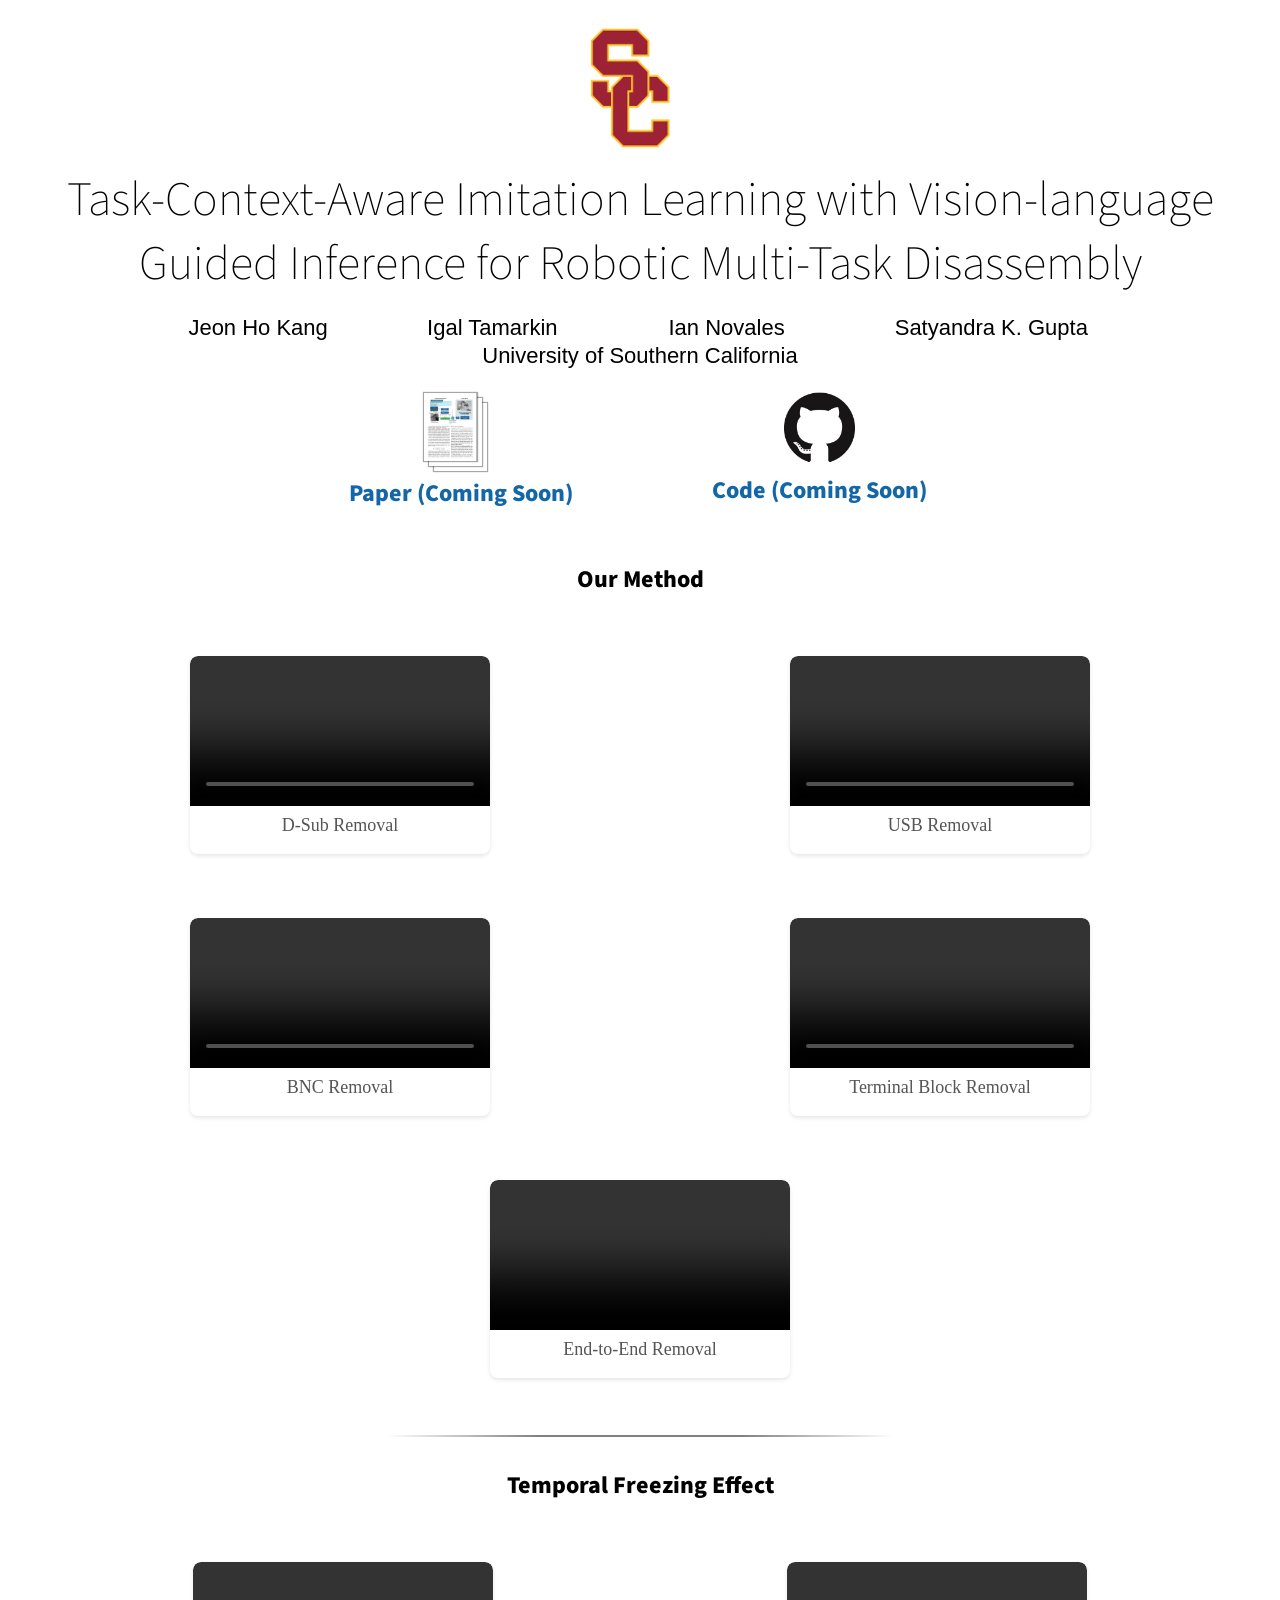
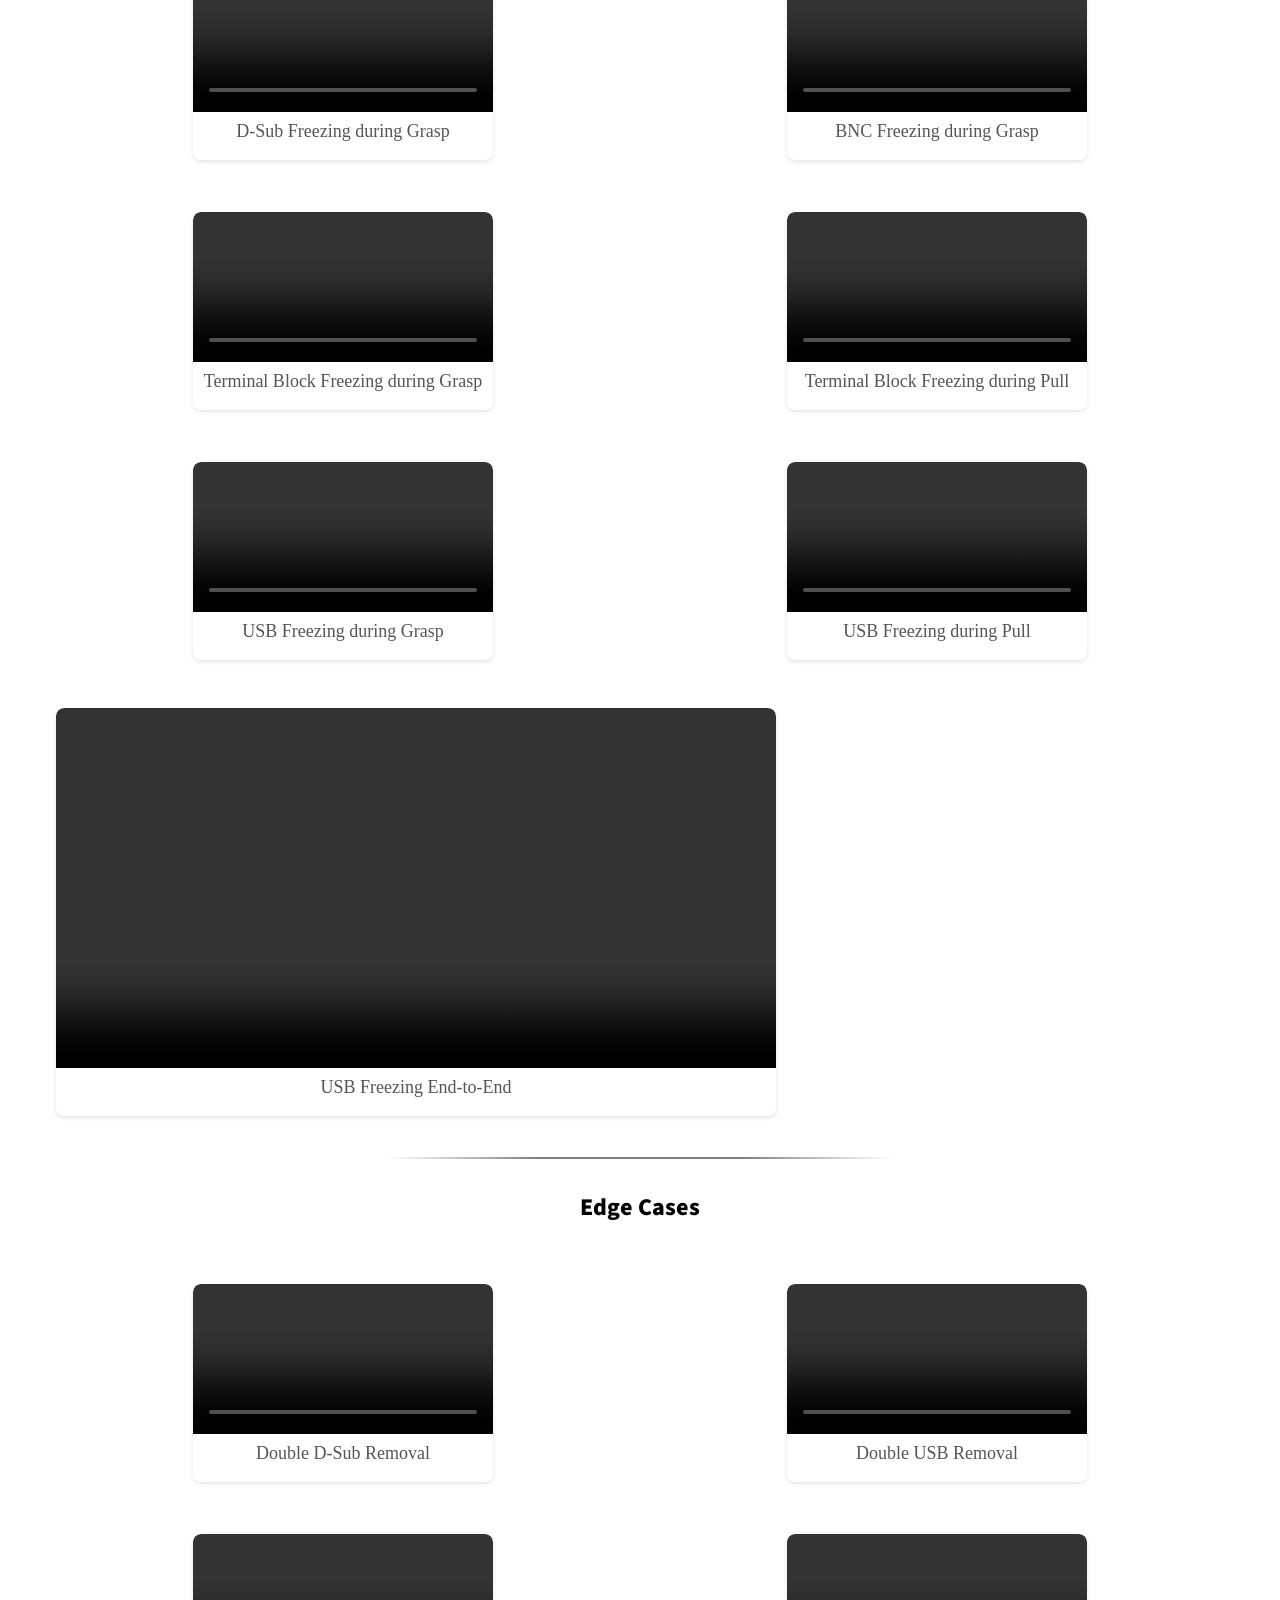
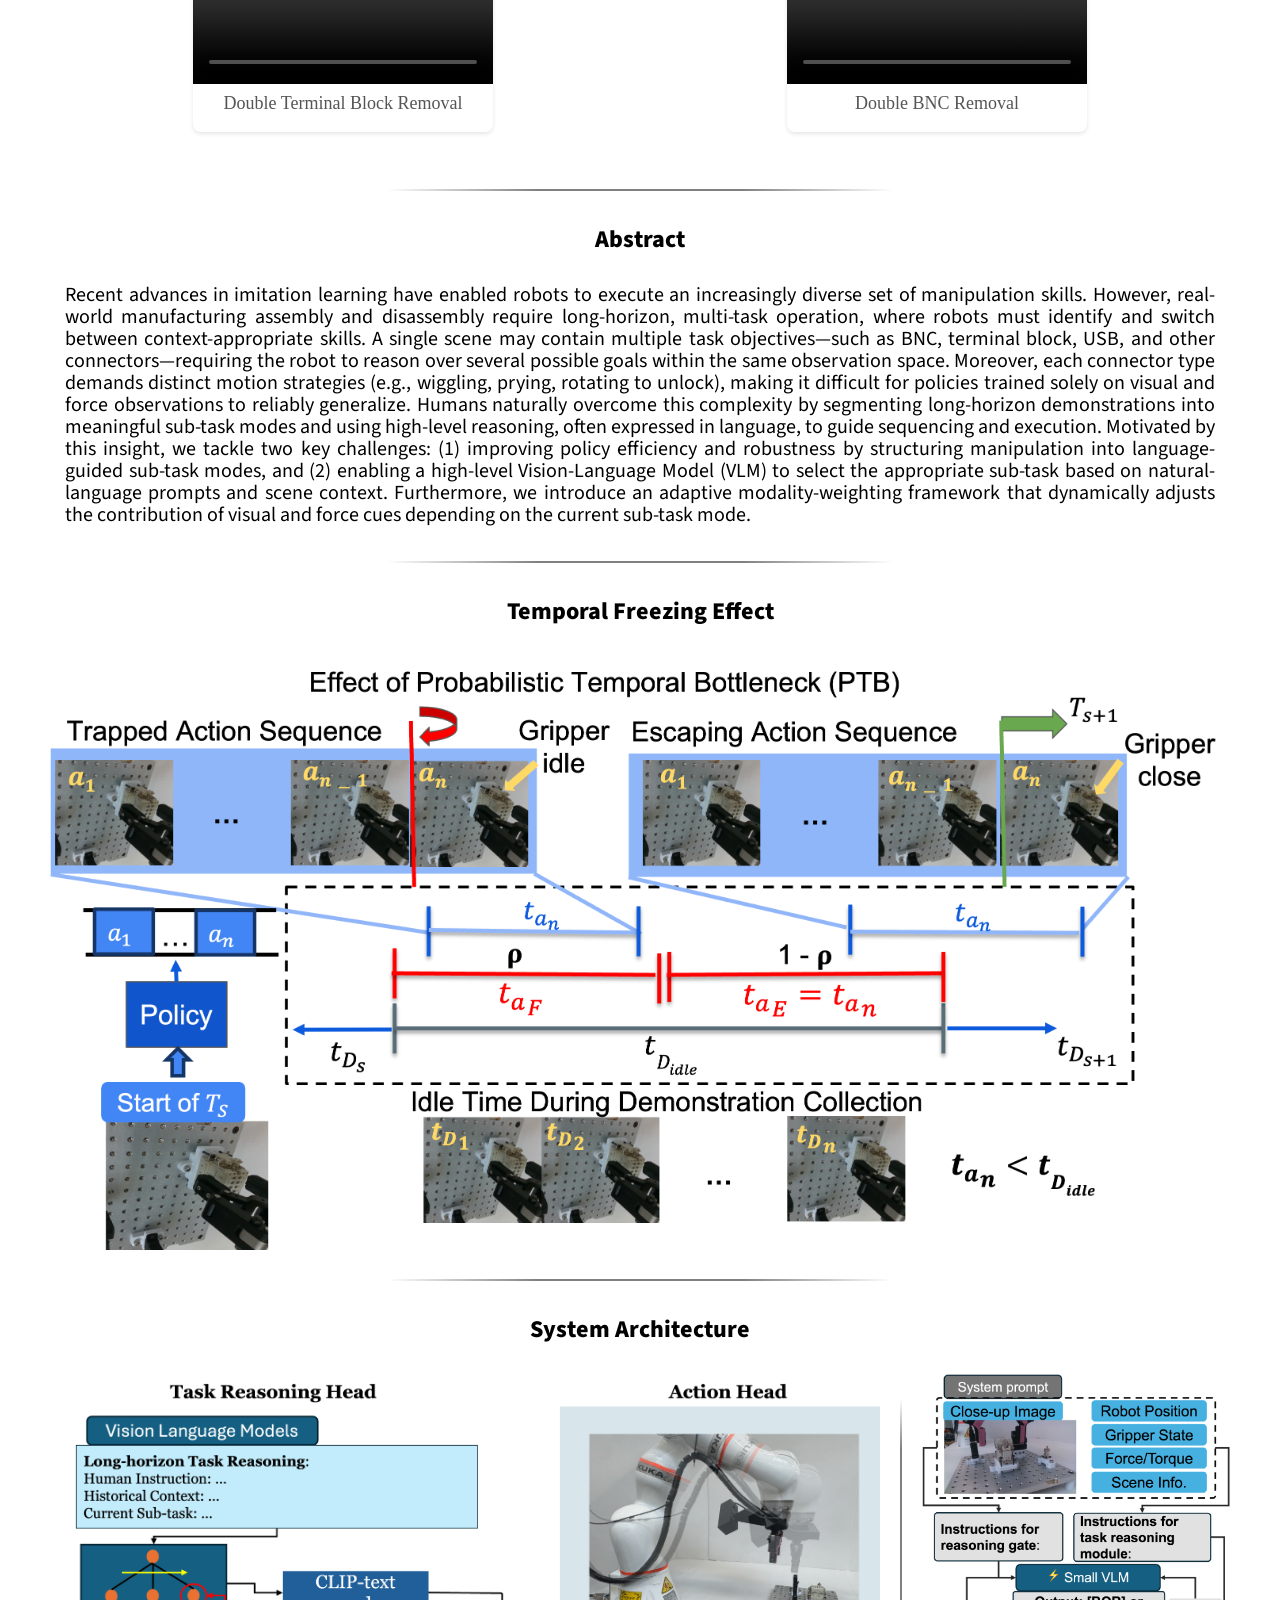
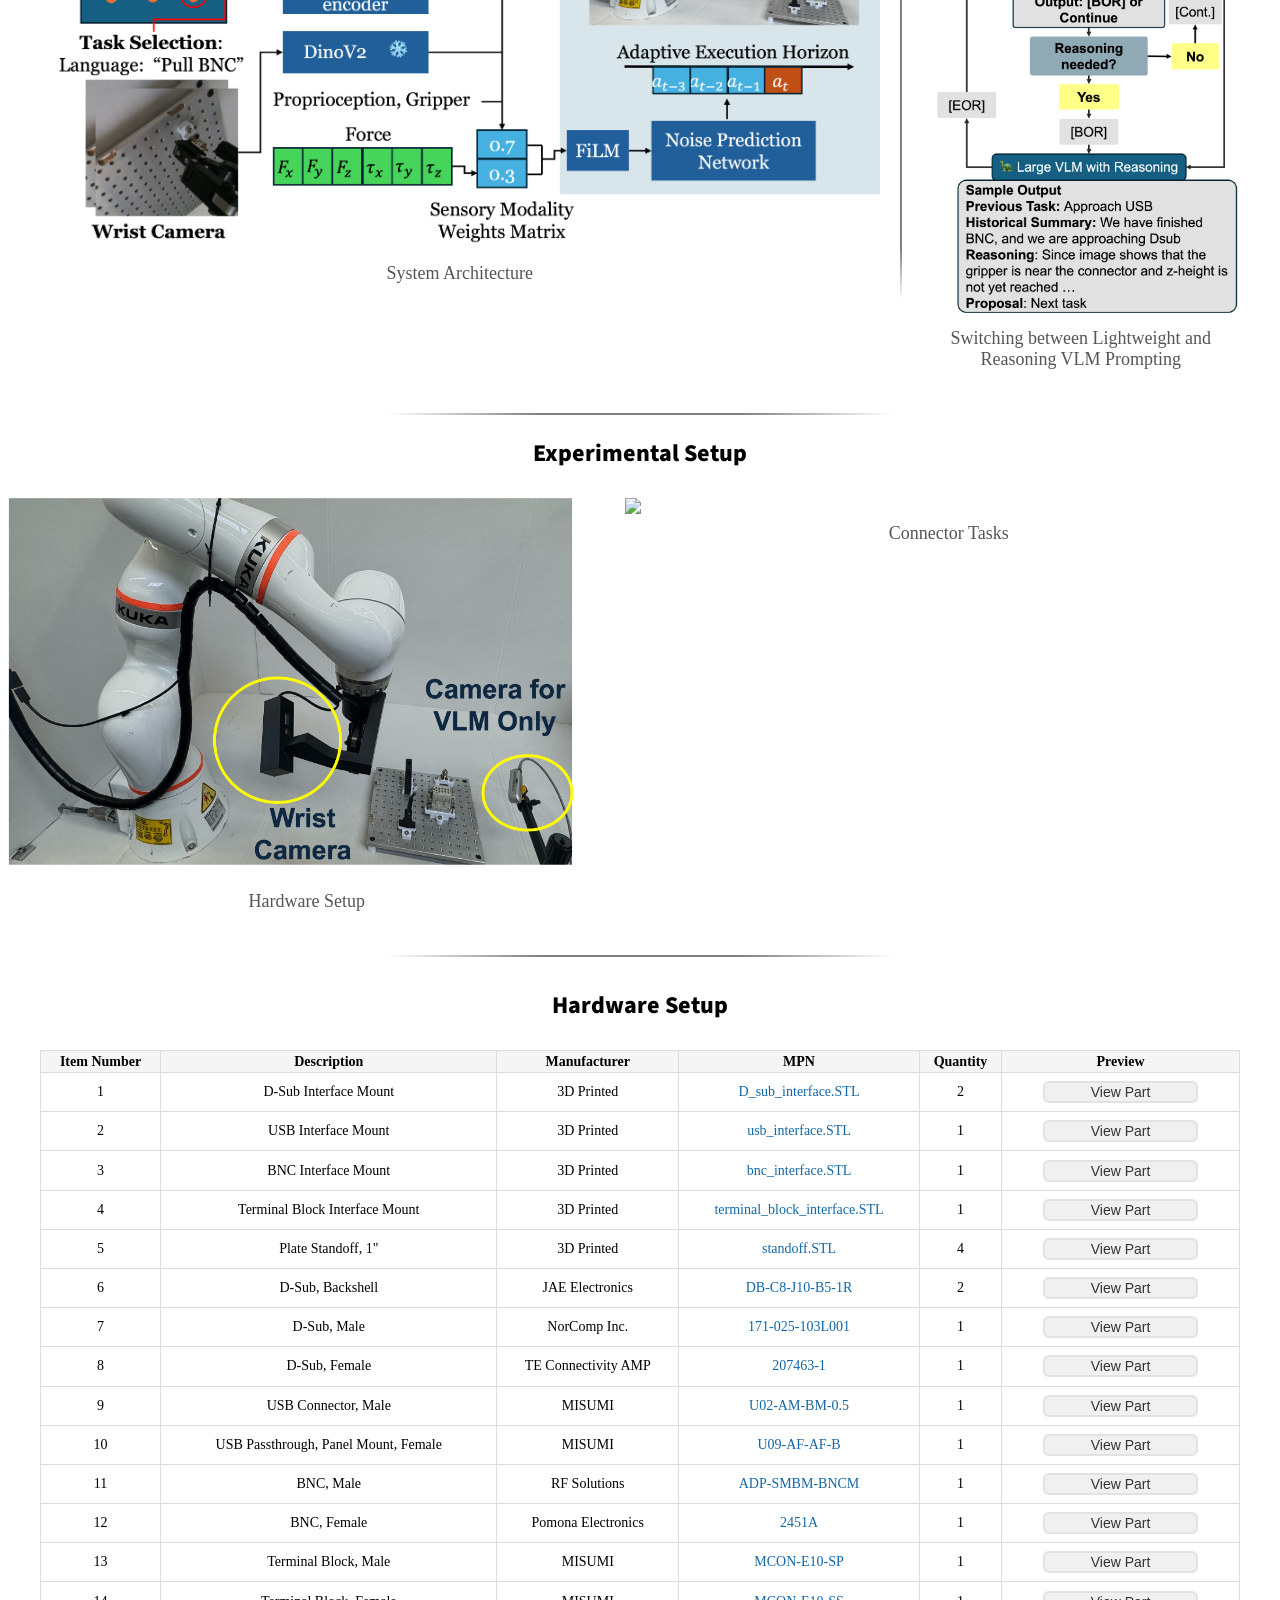
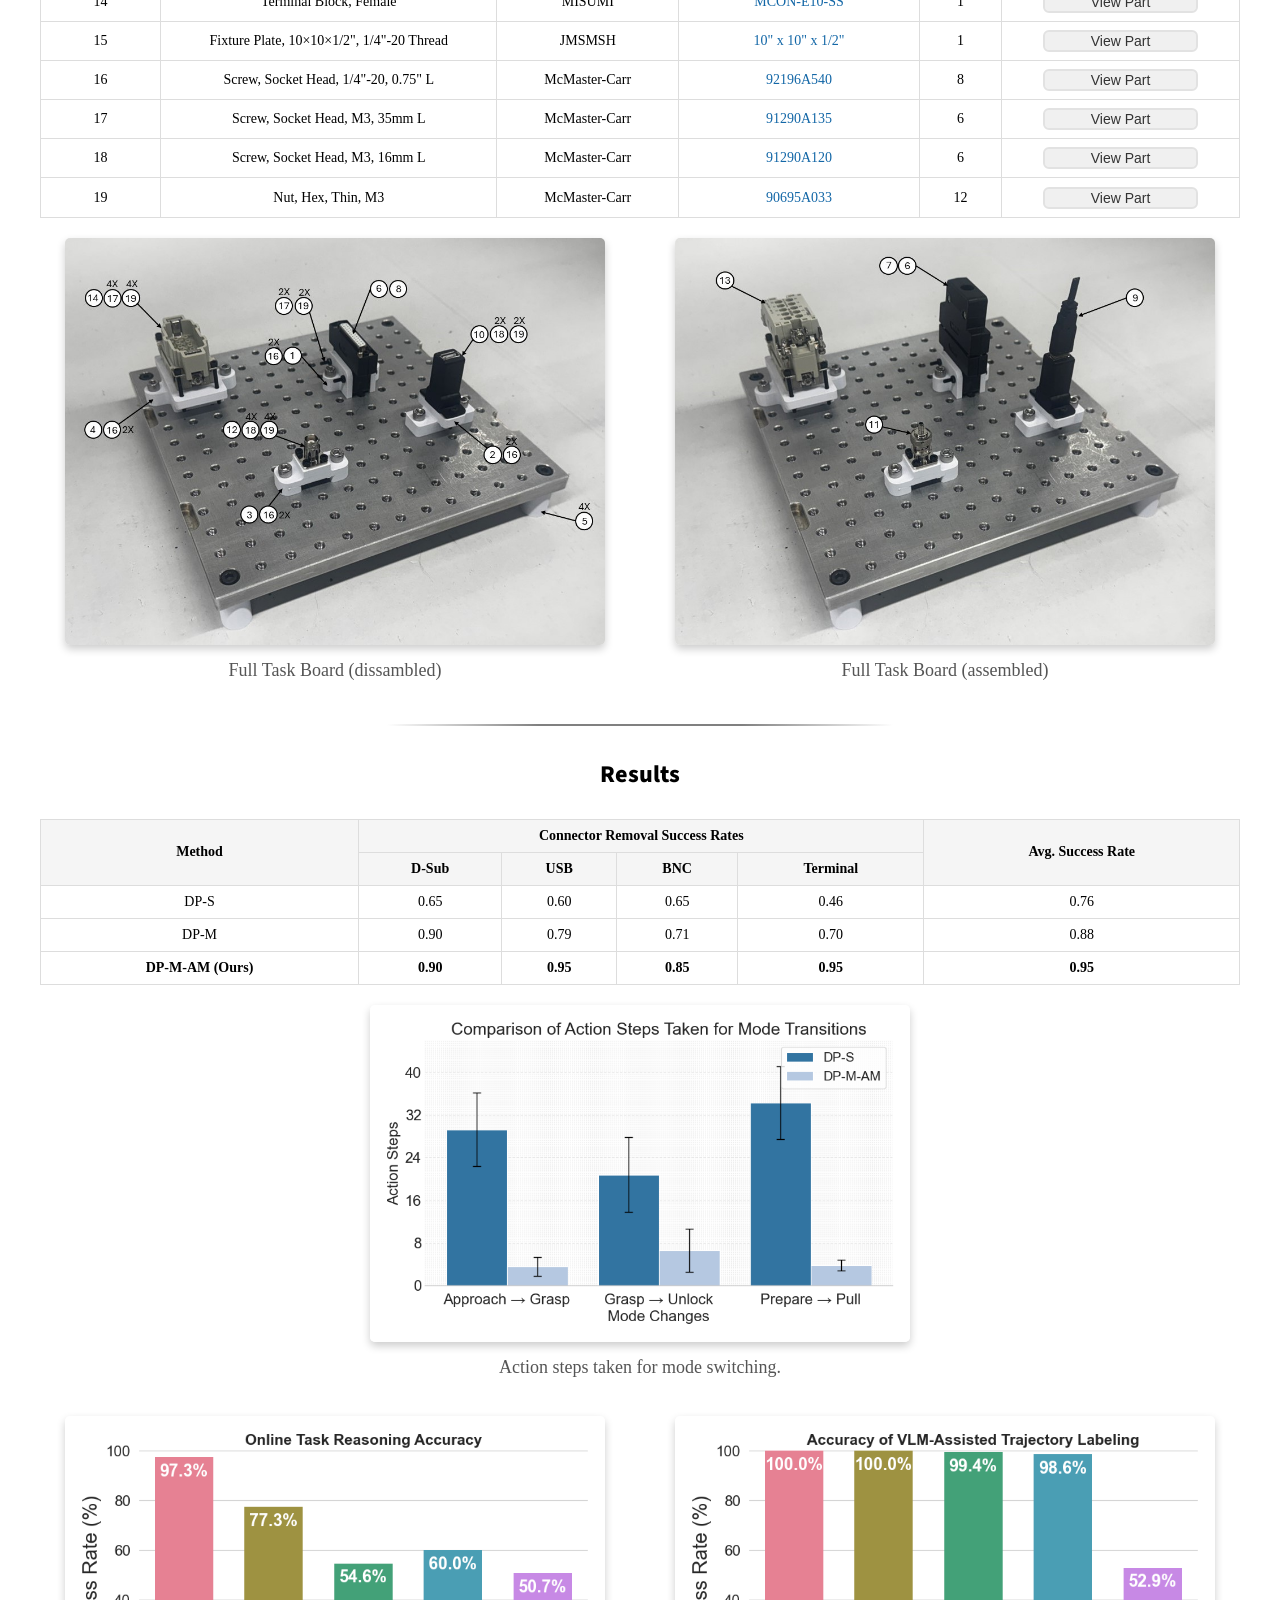
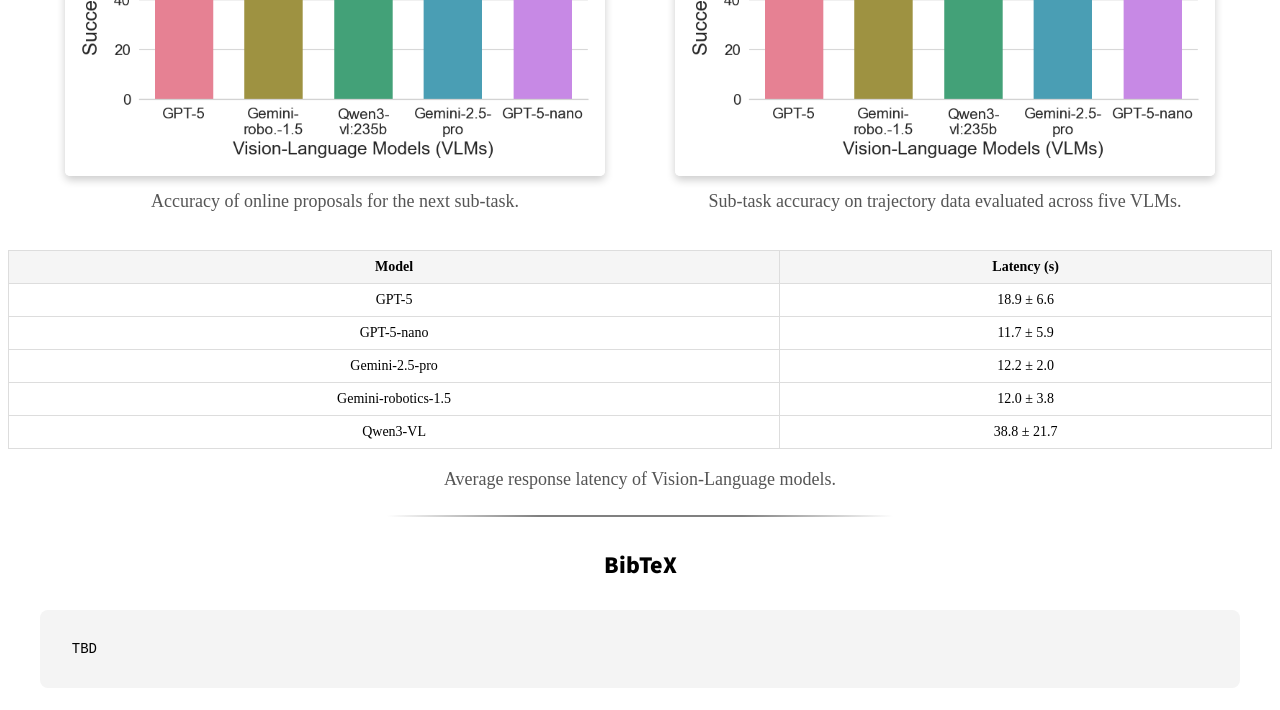
==== index.html @ 5285d023 "adjusted hardware table formatting for compactness" ====
<!DOCTYPE html>
<html>
  <head>
    <meta charset="utf-8">
    <meta name="viewport" content="width=device-width, initial-scale=1">
    <title>Task-Context-Aware Imitation Learning with 
        Vision-language Guided Inference for Robotic Multi-Task Disassembly</title>

    <script async src="https://www.googletagmanager.com/gtag/js?id=UA-120436611-3"></script>
    <script>
      window.dataLayer = window.dataLayer || [];
      function gtag(){dataLayer.push(arguments);}
      gtag('js', new Date());
      gtag('config', 'UA-120436611-3');
    </script>
    <script type="text/javascript">google.load("jquery", "1.3.2");</script>
    <script src="video.js"></script>

    <link rel="StyleSheet" href="style.css" type="text/css"/>
    <style>
      .header {
        display: flex;
        align-items: center;
        justify-content: center;
        padding: 20px;
        gap: 20px;
        max-width: 1200px;
        margin: 0 auto;
        background-color: #fff;
      }

      .usc-logo {
        height: 120px;
        width: auto;
      }

      .header .title {
        font-size: 24px;
        margin: 0;
        color: #333;
        font-family: Arial, sans-serif;
      }
    </style>
  </head>
  
  <body>
    <div class="header">
      <img src="images/usc-logo.png" alt="USC Logo" class="usc-logo">
    </div>

    <center>
      <h1 class="title">Task-Context-Aware Imitation Learning with 
        Vision-language Guided Inference for Robotic Multi-Task Disassembly</h1>
    </center>

    <br>
    <table align=center width=1000px>
      <tr>
        <td align=center width=150px>
          <center>
            <span class="author">Jeon Ho Kang</a></span>
          </center>
        </td>
        <td align=center width=150px>
          <center>
            <span class="author">Igal Tamarkin</a></span>
          </center>
        </td>
        <td align=center width=150px>
          <center>
            <span class="author">Ian Novales</a></span>
          </center>
        </td>
        <td align=center width=190px>
          <center>
            <span class="author">Satyandra K. Gupta</a></span>
          </center>
        </td>
      </tr>
    </table>

    <table align=center width=700px>
      <tr>
        <td align=center width=100px>
          <center>
            <span class="author">University of Southern California</span>
          </center>
        </td>
      </tr>
    </table>

    <div class="container">
      <table align=center width=60%>
        <tr>
          <td align=center width=33%>
            <center>
              <img class="layered-paper" width=15% src="images/pg4.png"/>
              <p class="sectitle"><a href="">Paper (Coming Soon)</a></p>
            </center>
          </td>
          <td align=center width=33%>
            <center>
              <img width=20% src="images/github.png"/>
              <p class="sectitle"><a href="">Code (Coming Soon)</a></p>
            </center>
          </td>
          <!-- <td align=center width=33%>
            <center>
              <img width=25% src="images/youtube-logo.png"/>
              <p class="sectitle"><a href="">Video (Coming Soon)</a></p>
            </center>
          </td> -->
        </tr>
      </table>      
    </div>

    <div class="container demo-videos">
      <center><h2 class="sectitle">Our Method</h2></center>
      <div class="video-row">
        <div class="video-case">
          <video controls playsinline autoplay muted loop>
            <source src="videos/demo/demos/dsub.mov" type="video/mp4">
          </video>
          <p class="caption">D-Sub Removal</p>
        </div>
        <div class="video-case">
          <video controls playsinline autoplay muted loop>
            <source src="videos/demo/demos/usb.mov" type="video/mp4">
          </video>
          <p class="caption">USB Removal</p>
        </div>
        <div class="video-case">
          <video controls playsinline autoplay muted loop>
            <source src="videos/demo/demos/bnc_labeled.mov" type="video/mp4">
          </video>
          <p class="caption">BNC Removal</p>
        </div>
        <div class="video-case">
          <video controls playsinline autoplay muted loop>
            <source src="videos/demo/demos/terminal_block.mov" type="video/mp4">
          </video>
          <p class="caption">Terminal Block Removal</p>
        </div>
        <div class="video-case video-center">
        <video controls playsinline autoplay muted loop>
          <source src="videos/demo/demos/end_to_end_demo.mov" type="video/mp4">
        </video>
        <p class="caption">End-to-End Removal</p>
      </div>
      </div>
    </div>
    <div class="divider"></div>
    <div class="container" id="failure-cases">
      <!-- <center><h2 class="sectitle">Representative Failure Cases (Benchmark Methods)</h2></center> -->
      <center><h2 class="sectitle">Temporal Freezing Effect</h2></center>
      <!-- <div class="container">
        <img src="images/temporal_bottleneck.png"></img>
      </div> -->
      <div class="failure-grid">
        <div class="video-case">
          <video controls playsinline autoplay muted loop>
            <source src="videos/freezing_effect/dsub_freezing_grrasp.mov" type="video/mp4">
          </video>
          <p class="caption">D-Sub Freezing during Grasp</p>
        </div>
        <div class="video-case">
          <video controls playsinline autoplay muted loop>
            <source src="videos/freezing_effect/bnc_freezing_grasp_cut.mov" type="video/mp4">
          </video>
          <p class="caption">BNC Freezing during Grasp</p>
        </div>
        <div class="video-case">
          <video controls playsinline autoplay muted loop>
            <source src="videos/freezing_effect/terminal_grasp_freezing.mov" type="video/mp4">
          </video>
          <p class="caption">Terminal Block Freezing during Grasp</p>
        </div>
        <div class="video-case">
          <video controls playsinline autoplay muted loop>
            <source src="videos/freezing_effect/terminal_freezing_pull.mov" type="video/mp4">
          </video>
          <p class="caption">Terminal Block Freezing during Pull</p>
        </div>
        <div class="video-case">
          <video controls playsinline autoplay muted loop>
            <source src="videos/freezing_effect/usb_freezing_grasp.mov" type="video/mp4">
          </video>
          <p class="caption">USB Freezing during Grasp</p>
        </div>
        <div class="video-case">
          <video controls playsinline autoplay muted loop>
            <source src="videos/freezing_effect/usb_freezing_pull.mov" type="video/mp4">
          </video>
          <p class="caption">USB Freezing during Pull</p>
        </div>
      </div>

      <div class="video-case video-center">
        <video controls playsinline autoplay muted loop>
          <source src="videos/freezing_effect/usb_etoe_freezing.mov" type="video/mp4">
        </video>
        <p class="caption">USB Freezing End-to-End</p>
      </div>

    </div>
    <div class="divider"></div>
    
    <div class="container" id="edge-cases">
      <center><h2 class="sectitle">Edge Cases</h2></center>
      <div class="failure-grid">
        <!-- First Row: 2 Videos -->
        <div class="video-case">
          <video controls playsinline autoplay muted loop>
            <source src="videos/demo/edge_cases/double_dsub.mov" type="video/mp4">
          </video>
          <p class="caption">Double D-Sub Removal</p>
        </div>
        <div class="video-case">
          <video controls playsinline autoplay muted loop>
            <source src="videos/demo/edge_cases/double_usb.mov" type="video/mp4">
          </video>
          <p class="caption">Double USB Removal</p>
        </div>
    
        <!-- Second Row: 2 Videos -->
        <div class="video-case">
          <video controls playsinline autoplay muted loop>
            <source src="videos/demo/edge_cases/double_terminal.mov" type="video/mp4">
          </video>
          <p class="caption">Double Terminal Block Removal</p>
        </div>
        <div class="video-case">
          <video controls playsinline autoplay muted loop>
            <source src="videos/demo/edge_cases/double_bnc.mov" type="video/mp4">
          </video>
          <p class="caption">Double BNC Removal</p>
        </div>
    
        <!-- Third Row: 2 Videos -->
        <!-- <div class="video-case">
          <video controls playsinline autoplay muted loop>
            <source src="videos/RAL_Edge_cases/silver_c.mp4" type="video/mp4">
          </video>
          <p class="caption">Filler</p>
        </div>
        <div class="video-case">
          <video controls playsinline autoplay muted loop>
            <source src="videos/Silver_D.mp4" type="video/mp4">
          </video>
          <p class="caption">Filler</p>
        </div> -->
    
        <!-- Fourth Row: Centered Video -->
        <!-- <div class="video-case video-center">
          <video controls playsinline autoplay muted loop>
            <source src="videos/RAL_Edge_cases/C_series.mp4" type="video/mp4">
          </video>
          <p class="caption">Filler</p>
        </div> -->
      </div>
    </div>
    
    
    <div class="divider"></div>
    <div class="container" id="abstract">
      <center><h2 class="sectitle">Abstract</h2></center>
      <p class="text">
        Recent advances in imitation learning have enabled
        robots to execute an increasingly diverse set of manipulation
        skills. However, real-world manufacturing assembly and disassembly
        require long-horizon, multi-task operation, where robots
        must identify and switch between context-appropriate skills. A
        single scene may contain multiple task objectives—such as BNC,
        terminal block, USB, and other connectors—requiring the robot
        to reason over several possible goals within the same observation
        space. Moreover, each connector type demands distinct motion
        strategies (e.g., wiggling, prying, rotating to unlock), making it
        difficult for policies trained solely on visual and force observations
        to reliably generalize. Humans naturally overcome this complexity
        by segmenting long-horizon demonstrations into meaningful
        sub-task modes and using high-level reasoning, often expressed in
        language, to guide sequencing and execution. Motivated by this
        insight, we tackle two key challenges: (1) improving policy efficiency
        and robustness by structuring manipulation into language-guided
        sub-task modes, and (2) enabling a high-level Vision-Language
        Model (VLM) to select the appropriate sub-task based
        on natural-language prompts and scene context. Furthermore,
        we introduce an adaptive modality-weighting framework that
        dynamically adjusts the contribution of visual and force cues
        depending on the current sub-task mode.
      </p>
    </div>
    <div class="divider"></div>

    <div class="container" id="network">
      <center><h2 class="sectitle">Temporal Freezing Effect</h2></center>
      <div class="container">
        <img src="images/temporal_bottleneck.png"></img>
      </div>
    </div>
    <div class="divider"></div>
      <div class="container" id="network">
        <center><h2 class="sectitle">System Architecture</h2></center>
        <!-- <div class="container">
          <img src="images/tca_system_architecture.png"></img>
        </div>
        <div class="container">
          <div class="reduced-image">
            <img src="images/online_vlm_arch.png"></img>
          </div>
        </div> -->
        
        <div class="bottom-images">
          <div class="large-part-image">
            <img src="images/tca_system_architecture.png"></img>
            <center><p class="caption">System Architecture</p></center>
          </div>
          <div class="vert-divider"></div>
          <div class="small-part-image">
            <img src="images/online_vlm_arch_2.png"></img>
            <center><p class="caption">Switching between Lightweight and Reasoning VLM Prompting</p></center>
          </div>
        </div>

      </div>

    <div class="divider"></div>

    <center><h2 class="sectitle">Experimental Setup</h2></center>
    <!-- <div class="img-row" id="connector-images">
      <div class="container image-container">
        <img src="images/hardware_setup.png" alt="?" class="centered-image">
        <p class="caption">Hardware Setup</p>
      </div>
      <div class="container image-container">
        <img src="images/trajectory_command.png" alt="?" class="centered-image">
        <p class="caption">Connector Task Map</p>
      </div>
    </div>
    <div class="divider"></div> -->

    <div class="bottom-images">
      <div class="med-part-image">
        <img src="images/hardware_setup.png"></img>
        <center><p class="caption">Hardware Setup</p></center>
      </div>
      <div class="large-part-image">
        <img src="images/trajectory_command.png"></img>
        <center><p class="caption">Connector Tasks</p></center>
      </div>
    </div>
    <div class="divider"></div>

    <div class="container" id="hw_setup">
      <center><h2 class="sectitle">Hardware Setup</h2></center>

      <table class="hw-table">
        <thead>
          <tr>
            <th>Item Number</th>
            <th>Description</th>
            <th>Manufacturer</th>
            <th>MPN</th>
            <th>Quantity</th>
            <th>Preview</th> <!-- This column will have buttons -->
          </tr>
        </thead>
        <tbody>
          <!-- <tr>
            <td>Item 1</td>
            <td>D-Sub Interface Mount 
              <a href="https://example.com" target="_blank">Learn more</a>
            </td>
            <td>#####</td>
            <td>#####</td>
            <td>#####</td>
            <td>
              <div class="button-wrapper">
                <button class="preview-btn">View</button>
                <img src="images/pic1.jpg" class="hover-preview">
                <div class="hover-caption">
                  Text for Image 1.
                </div>
              </div>
            </td>
          </tr> -->

          <!-- Item 1 -->
          <tr>
            <td>1</td>
            <td>D-Sub Interface Mount</td>
            <td>3D Printed</td>
            <td>
              <a href="STL/D_sub_interface.STL" target="_blank">D_sub_interface.STL</a>
            </td>
            <td>2</td>
            <td>
              <div class="button-wrapper">
                <button class="preview-btn">View Part</button>
                <img src="images/BOM/item_1.jpg" class="hover-preview">
                <div class="hover-caption">D-Sub Interface Mount</div>
              </div>
            </td>
          </tr>

          <!-- Item 2 -->
          <tr>
            <td>2</td>
            <td>USB Interface Mount</td>
            <td>3D Printed</td>
            <td>
              <a href="STL/usb_interface.STL" target="_blank">usb_interface.STL</a>
            </td>
            <td>1</td>
            <td>
              <div class="button-wrapper">
                <button class="preview-btn">View Part</button>
                <img src="images/BOM/item_2.jpg" class="hover-preview">
                <div class="hover-caption">USB Interface Mount</div>
              </div>
            </td>
          </tr>

          <!-- Item 3 -->
          <tr>
            <td>3</td>
            <td>BNC Interface Mount</td>
            <td>3D Printed</td>
            <td>
              <a href="STL/bnc_interface.STL" target="_blank">bnc_interface.STL</a>
            </td>
            <td>1</td>
            <td>
              <div class="button-wrapper">
                <button class="preview-btn">View Part</button>
                <img src="images/BOM/item_3.jpg" class="hover-preview">
                <div class="hover-caption">BNC Interface Mount</div>
              </div>
            </td>
          </tr>

          <!-- Item 4 -->
          <tr>
            <td>4</td>
            <td>Terminal Block Interface Mount</td>
            <td>3D Printed</td>
            <td>
              <a href="STL/terminal_block_interface.STL" target="_blank">terminal_block_interface.STL</a>
            </td>
            <td>1</td>
            <td>
              <div class="button-wrapper">
                <button class="preview-btn">View Part</button>
                <img src="images/BOM/item_4.jpg" class="hover-preview">
                <div class="hover-caption">Terminal Block Interface Mount</div>
              </div>
            </td>
          </tr>

          <!-- Item 5 -->
          <tr>
            <td>5</td>
            <td>Plate Standoff, 1"</td>
            <td>3D Printed</td>
            <td>
              <a href="STL/standoff.STL" target="_blank">standoff.STL</a>
            </td>
            <td>4</td>
            <td>
              <div class="button-wrapper">
                <button class="preview-btn">View Part</button>
                <img src="images/BOM/item_5.jpg" class="hover-preview">
                <div class="hover-caption">Plate Standoff, 1"</div>
              </div>
            </td>
          </tr>

          <!-- Item 6 -->
          <tr>
            <td>6</td>
            <td>D-Sub, Backshell</td>
            <td>JAE Electronics</td>
            <td>
              <a href="https://www.digikey.com/en/products/detail/jae-electronics/DB-C8-J10-B5-1R/25675336" 
              target="_blank">DB-C8-J10-B5-1R</a>
            </td>
            <td>2</td>
            <td>
              <div class="button-wrapper">
                <button class="preview-btn">View Part</button>
                <img src="images/BOM/item_6.jpg" class="hover-preview">
                <div class="hover-caption">D-Sub Backshell</div>
              </div>
            </td>
          </tr>

          <!-- Item 7 -->
          <tr>
            <td>7</td>
            <td>D-Sub, Male</td>
            <td>NorComp Inc.</td>
            <td>
              <a href="https://www.digikey.com/en/products/detail/norcomp-inc/171-025-103L001/858135" 
              target="_blank">171-025-103L001</a>
            </td>
            <td>1</td>
            <td>
              <div class="button-wrapper">
                <button class="preview-btn">View Part</button>
                <img src="images/BOM/item_7.jpg" class="hover-preview">
                <div class="hover-caption">D-Sub Male</div>
              </div>
            </td>
          </tr>

          <!-- Item 8 -->
          <tr>
            <td>8</td>
            <td>D-Sub, Female</td>
            <td>TE Connectivity AMP</td>
            <td>
              <a href="https://www.digikey.com/en/products/detail/te-connectivity-amp-connectors/207463-1/30296" 
              target="_blank">207463-1</a>
            </td>
            <td>1</td>
            <td>
              <div class="button-wrapper">
                <button class="preview-btn">View Part</button>
                <img src="images/BOM/item_8.jpg" class="hover-preview">
                <div class="hover-caption">D-Sub Female</div>
              </div>
            </td>
          </tr>

          <!-- Item 9 -->
          <tr>
            <td>9</td>
            <td>USB Connector, Male</td>
            <td>MISUMI</td>
            <td>
              <a href="https://us.misumi-ec.com/vona2/detail/110400191850/?HissuCode=U02-AM-BM-0.5&srsltid=AfmBOop1KGK53D_tXaV_sbscTHhmr-l2w1vLkzLX49Q6dPv51enkZlOQ&tab=productSpecifications&Page=1" 
              target="_blank">U02-AM-BM-0.5</a>
            </td>
            <td>1</td>
            <td>
              <div class="button-wrapper">
                <button class="preview-btn">View Part</button>
                <img src="images/BOM/item_9.jpg" class="hover-preview">
                <div class="hover-caption">USB Connector, Male</div>
              </div>
            </td>
          </tr>

          <!-- Item 10 -->
          <tr>
            <td>10</td>
            <td>USB Passthrough, Panel Mount, Female</td>
            <td>MISUMI</td>
            <td>
              <a href="https://us.misumi-ec.com/vona2/detail/110500069440/?searchFlow=results2products&KWSearch=panel+mount+usb&list=PageSearchResult&Tab=codeList&curSearch=%7B%22field%22%3A%22%40search%22%2C%22seriesCode%22%3A%22110500069440%22%2C%22innerCode%22%3A%22%22%2C%22sort%22%3A1%2C%22specSortFlag%22%3A0%2C%22allSpecFlag%22%3A0%2C%22page%22%3A1%2C%22pageSize%22%3A60%2C%22stockItemFlag%22%3A%221%22%2C%2200000053100%22%3A%22b%22%2C%2200000055753%22%3A%22b%22%2C%22fixedInfo%22%3A%22innerCode%3AMDM00002767905%7C4%22%7D&CategorySpec=00000055753%3A%3Ab%0900000053100%3A%3Ab&Page=1" 
              target="_blank">U09-AF-AF-B</a>
            </td>
            <td>1</td>
            <td>
              <div class="button-wrapper">
                <button class="preview-btn">View Part</button>
                <img src="images/BOM/item_10.jpg" class="hover-preview">
                <div class="hover-caption">USB Passthrough, Panel Mount</div>
              </div>
            </td>
          </tr>

          <!-- Item 11 -->
          <tr>
            <td>11</td>
            <td>BNC, Male</td>
            <td>RF Solutions</td>
            <td>
              <a href="https://www.digikey.com/en/products/detail/rf-solutions/ADP-SMBM-BNCM/5845789" 
              target="_blank">ADP-SMBM-BNCM</a>
            </td>
            <td>1</td>
            <td>
              <div class="button-wrapper">
                <button class="preview-btn">View Part</button>
                <img src="images/BOM/item_11.jpg" class="hover-preview">
                <div class="hover-caption">BNC Male</div>
              </div>
            </td>
          </tr>

          <!-- Item 12 -->
          <tr>
            <td>12</td>
            <td>BNC, Female</td>
            <td>Pomona Electronics</td>
            <td>
              <a href="https://www.digikey.com/en/products/detail/pomona-electronics/2451A/6125643?gclsrc=aw.ds&gad_source=1&gad_campaignid=20622663732&gclid=CjwKCAjwlaTGBhANEiwAoRgXBQRwT8dxcKD7v8P-RZwycoeXxncmGwtVtlBi0rYCz83TZh92uK1_pRoC2kcQAvD_BwE" 
              target="_blank">2451A</a>
            </td>
            <td>1</td>
            <td>
              <div class="button-wrapper">
                <button class="preview-btn">View Part</button>
                <img src="images/BOM/item_12.jpg" class="hover-preview">
                <div class="hover-caption">BNC Female</div>
              </div>
            </td>
          </tr>

          <!-- Item 13 -->
          <tr>
            <td>13</td>
            <td>Terminal Block, Male</td>
            <td>MISUMI</td>
            <td>
              <a href="https://us.misumi-ec.com/vona2/detail/110400196570/?HissuCode=MCON-E10-SP&srsltid=AfmBOooBR515pS8j84jFUWj1XdbbgErOfeREBj5YqsEp4QZS-HhmFGpA&Tab=wysiwyg_area_1&curSearch=%7b%22field%22%3a%22%40search%22%2c%22seriesCode%22%3a%22110400196570%22%2c%22innerCode%22%3a%22%22%2c%22sort%22%3a1%2c%22specSortFlag%22%3a0%2c%22allSpecFlag%22%3a0%2c%22page%22%3a1%2c%22pageSize%22%3a%2260%22%2c%2200000027448%22%3a%22a%22%2c%2200000027449%22%3a%22mig00000001439167%22%2c%22fixedInfo%22%3a%22innerCode%3aMDM00002631354%7c15%22%7d"
              target="_blank">MCON-E10-SP</a>
            </td>
            <td>1</td>
            <td>
              <div class="button-wrapper">
                <button class="preview-btn">View Part</button>
                <img src="images/BOM/item_13.jpg" class="hover-preview">
                <div class="hover-caption">Terminal Block, Male</div>
              </div>
            </td>
          </tr>

          <!-- Item 14 -->
          <tr>
            <td>14</td>
            <td>Terminal Block, Female</td>
            <td>MISUMI</td>
            <td>
              <a href="https://us.misumi-ec.com/vona2/detail/110400196570/?HissuCode=MCON-E10-SS&PNSearch=MCON-E10-SS&searchFlow=results2type&KWSearch=MCON-E10-SS"
              target="_blank">MCON-E10-SS</a>
            </td>
            <td>1</td>
            <td>
              <div class="button-wrapper">
                <button class="preview-btn">View Part</button>
                <img src="images/BOM/item_14.jpg" class="hover-preview">
                <div class="hover-caption">Terminal Block, Female</div>
              </div>
            </td>
          </tr>

          <!-- Item 15 -->
          <tr>
            <td>15</td>
            <td>Fixture Plate, 10×10×1/2", 1/4"-20 Thread</td>
            <td>JMSMSH</td>
            <td>
              <a href="https://a.co/d/fyyOrWJ"
              target="_blank">10" x 10" x 1/2"</a>
            </td>
            <td>1</td>
            <td>
              <div class="button-wrapper">
                <button class="preview-btn">View Part</button>
                <img src="images/BOM/item_15.jpg" class="hover-preview">
                <div class="hover-caption">Fixture Plate</div>
              </div>
            </td>
          </tr>

          <!-- Item 16 -->
          <tr>
            <td>16</td>
            <td>Screw, Socket Head, 1/4"-20, 0.75" L</td>
            <td>McMaster-Carr</td>
            <td>
              <a href="https://www.mcmaster.com/92196A540/"
              target="_blank">92196A540</a>
            </td>
            <td>8</td>
            <td>
              <div class="button-wrapper">
                <button class="preview-btn">View Part</button>
                <img src="images/BOM/item_16.jpg" class="hover-preview">
                <div class="hover-caption">1/4"-20 Socket Head Screw</div>
              </div>
            </td>
          </tr>

          <!-- Item 17 -->
          <tr>
            <td>17</td>
            <td>Screw, Socket Head, M3, 35mm L</td>
            <td>McMaster-Carr</td>
            <td>
              <a href="https://www.mcmaster.com/91290A135/"
              target="_blank">91290A135</a>
            </td>
            <td>6</td>
            <td>
              <div class="button-wrapper">
                <button class="preview-btn">View Part</button>
                <img src="images/BOM/item_17.jpg" class="hover-preview">
                <div class="hover-caption">M3 Socket Head Screw (35mm)</div>
              </div>
            </td>
          </tr>

          <!-- Item 18 -->
          <tr>
            <td>18</td>
            <td>Screw, Socket Head, M3, 16mm L</td>
            <td>McMaster-Carr</td>
            <td>
              <a href="https://www.mcmaster.com/91290A120/"
              target="_blank">91290A120</a>
            </td>
            <td>6</td>
            <td>
              <div class="button-wrapper">
                <button class="preview-btn">View Part</button>
                <img src="images/BOM/item_18.jpg" class="hover-preview">
                <div class="hover-caption">M3 Socket Head Screw (16mm)</div>
              </div>
            </td>
          </tr>

          <!-- Item 19 -->
          <tr>
            <td>19</td>
            <td>Nut, Hex, Thin, M3</td>
            <td>McMaster-Carr</td>
            <td>
              <a href="https://www.mcmaster.com/90695A033/"
              target="_blank">90695A033</a>
            </td>
            <td>12</td>
            <td>
              <div class="button-wrapper">
                <button class="preview-btn">View Part</button>
                <img src="images/BOM/item_19.jpg" class="hover-preview">
                <div class="hover-caption">M3 Thin Hex Nut</div>
              </div>
            </td>
          </tr>

        </tbody>
      </table>
      
      <!-- Side-by-side BOM Images -->
      <div class="bottom-images">
        <div class="image-case">
          <img src="images/BOM/BOM_1_1.jpg" class="bom-image">
          <p class="caption">Full Task Board (dissambled)</p>
        </div>

        <div class="image-case">
          <img src="images/BOM/BOM_2_1.jpg" class="bom-image">
          <p class="caption">Full Task Board (assembled)</p>
        </div>
      </div>

      <!-- <div id="hw_setup_grid">
        <div class="column">
          <h3 class="column-title">Acquired Hardware</h3>

          <div class="button-wrapper">
            <button class="preview-btn">Button 1A</button>
            <img src="images/pic1.jpg" class="hover-preview">
            <p class="sectitle" class="hover-preview"><a href="">Board</a></p>
          </div>

          <div class="button-wrapper">
            <button class="preview-btn">Button 2A</button>
            <img src="images/pic2.jpg" class="hover-preview">
          </div>

          <div class="button-wrapper">
            <button class="preview-btn">Button 3A</button>
            <img src="images/pic3.jpg" class="hover-preview">
          </div>
        </div>

        <div class="column">
          <h3 class="column-title">CADs for Printing</h3>

          <div class="button-wrapper">
            <button class="preview-btn">Button 1B</button>
            <img src="images/pic4.jpg" class="hover-preview">
          </div>

          <div class="button-wrapper">
            <button class="preview-btn">Button 2B</button>
            <img src="images/pic5.jpg" class="hover-preview">
          </div>

          <div class="button-wrapper">
            <button class="preview-btn">Button 3B</button>
            <img src="images/pic6.jpg" class="hover-preview">
          </div>
        </div>
      </div> -->
    </div>
    <div class="divider"></div>

    <div class="container" id="result">
      <center><h2 class="sectitle">Results</h2></center>
      <div class="table-container">
          <style>
              .results-table {
                  width: 100%;
                  border-collapse: collapse;
                  margin: 20px 0;
                  font-size: 14px;
              }
  
              .results-table th, .results-table td {
                  border: 1px solid #ddd;
                  padding: 8px;
                  text-align: center;
              }
  
              .results-table th {
                  background-color: #f5f5f5;
                  font-weight: bold;
              }
  
              .results-table .highlight {
                  font-weight: bold;
              }
          </style>
  
          <table class="results-table">
              <tr>
                  <th rowspan="2">Method</th>
                  <th colspan="4">Connector Removal Success Rates</th>
                  <!-- <th colspan="4"></th> -->
                  <!-- <th colspan="4">AA</th>
                  <th colspan="4">C</th>
                  <th colspan="4">D</th> -->
                  <th rowspan="2">Avg. Success Rate</th>
              </tr>
              <tr>
                  <!-- <th>Obj1</th>
                  <th>Obj2*</th>
                  <th>Obj3*</th>
                  <th>Avg.</th>
                  <th>Obj4</th>
                  <th>Obj5</th>
                  <th>Obj6</th>
                  <th>Avg.</th>
                  <th>Obj7</th>
                  <th>Obj8</th>
                  <th>Obj9</th>
                  <th>Avg.</th>
                  <th>Obj10</th>
                  <th>Obj11*</th>
                  <th>Obj12*</th>
                  <th>Avg.</th> -->
                  <th>D-Sub</th>
                  <th>USB</th>
                  <th>BNC</th>
                  <th>Terminal</th>
                  <!-- <th>Avg.</th> -->
              </tr>
              <tr>
                  <td>DP-S</td>
                  <td>0.65</td>
                  <td>0.60</td>
                  <td>0.65</td>
                  <td>0.46</td>
                  <td>0.76</td>
                  <!-- <td>0.3</td>
                  <td>0.1</td>
                  <td>0.2</td>
                  <td>0.4</td>
                  <td>0.4</td>
                  <td>0.3</td>
                  <td>0.37</td>
                  <td>0.4</td>
                  <td>0.8</td>
                  <td>0.6</td>
                  <td>0.6</td>
                  <td>0.39</td> -->
              </tr>
              <tr>
                  <td>DP-M</td>
                  <td>0.90</td>
                  <td>0.79</td>
                  <td>0.71</td>
                  <td>0.70</td>
                  <td>0.88</td>
                  <!-- <td>0.4</td>
                  <td>0.3</td>
                  <td>0.4</td>
                  <td>0.1</td>
                  <td>0.4</td>
                  <td>0.8</td>
                  <td>0.43</td>
                  <td>0.6</td>
                  <td>0.5</td>
                  <td>0.9</td>
                  <td>0.67</td>
                  <td>0.48</td> -->
              </tr>
              <tr class="highlight">
                  <td>DP-M-AM (Ours)</td>
                  <td>0.90</td>
                  <td>0.95</td>
                  <td>0.85</td>
                  <td>0.95</td>
                  <td>0.95</td>
                  <!-- <td>0.9</td> -->
                  <!-- <td>1.0</td>
                  <td>0.97</td>
                  <td>1.0</td>
                  <td>1.0</td>
                  <td>1.0</td>
                  <td>1.0</td>
                  <td>1.0</td>
                  <td>1.0</td>
                  <td>1.0</td>
                  <td>1.0</td>
                  <td>0.96</td> -->
              </tr>
          </table>
      </div>
      
      <!-- <div class="image-single">
        <div class="image-case">
          <img src="images/bar_chart_time.png" alt="Time Taken Comparison">
          <p class="caption">A comparison of the average time taken for the human
            demonstration versus robot inference.</p>
        </div>
      </div> -->

      <div class="image-single">
        <div class="image-case">
          <img src="images/mode_switch.png" alt="Mode Switch" class="small-image">
          <p class="caption">Action steps taken for mode switching. </p>
        </div>
      </div>

      <div class="bottom-images">
        <div class="image-case">
          <img src="images/accuracy_online_proposals.png" alt="Online Proposal Accuracy">
          <p class="caption">Accuracy of online proposals for the next sub-task.</p>
        </div>
        <div class="image-case">
          <img src="images/accuracy_labeling_proposals.png" alt="Labeling Proposal Accuracy">
          <p class="caption">Sub-task accuracy on trajectory data evaluated across five VLMs.</p>
        </div>
      </div>
      <!-- <div class="image-single">
        <div class="image-case">
          <img src="images/failure_force.png" alt="Failure Mode" class="large-image">
          <p class="caption">Example Force Trend During Failure [Vision-only]</p>
        </div>
      </div> -->
    </div>

    <div class="table-container">
        <style>
            .results-table {
                width: 100%;
                border-collapse: collapse;
                margin: 20px 0;
                font-size: 14px;
            }

            .results-table th, .results-table td {
                border: 1px solid #ddd;
                padding: 8px;
                text-align: center;
            }

            .results-table th {
                background-color: #f5f5f5;
                font-weight: bold;
            }

            .results-table .highlight {
                font-weight: bold;
            }
        </style>

        <table class="results-table">
          <tr>
            <!-- <th rowspan="2"></th> -->
            <th colspan="1">Model</th>
            <!-- <th rowspan="2"></th> -->
            <th colspan="1">Latency (s)</th>
          </tr>
          <tr>
            <td>GPT-5</td>
            <td>18.9 &plusmn; 6.6</td>
          </tr>
          <tr>
            <td>GPT-5-nano</td>
            <td>11.7 &plusmn; 5.9</td>
          </tr>
          <tr>
            <td>Gemini-2.5-pro</td>
            <td>12.2 &plusmn; 2.0</td>
          </tr>
          <tr>
            <td>Gemini-robotics-1.5</td>
            <td>12.0 &plusmn; 3.8</td>
          </tr>
          <tr>
            <td>Qwen3-VL</td>
            <td>38.8 &plusmn; 21.7</td>
          </tr>
        </table>
        <center><p class="caption">Average response latency of Vision-Language models.</p></center>
    </div>
    
    <div class="divider"></div>
<div class="container" id="bibtex">
  <center><h2 class="sectitle">BibTeX</h2></center>
  <pre style="background-color: #f4f4f4; padding: 15px; border-radius: 8px; overflow-x: auto; font-size: 14px;">
<!-- @article{kang2025robotic,
  author    = {Jeon Ho Kang and Sagar Joshi and Ruopeng Huang and Satyandra K. Gupta},
  title     = {Robotic Compliant Object Prying Using Diffusion Policy Guided by Vision and Force Observations},
  journal   = {IEEE Robotics and Automation Letters},
  year      = {2025},
  note      = {Accepted for publication. Available on arXiv: arXiv:2503.03998},
} -->
  TBD
  </pre>
</div>

    
  </body>
</html>
---- style.css ----
@import url("https://fonts.googleapis.com/css?family=Source+Sans+Pro:400,400italic");
@import url("font-awesome.min.css");
.usc-logo {
    width: 20px;  /* Adjust the size as necessary */
    height: auto;
    margin-right: 20px;  /* Space between the logo and the title */
}

.header {
    display: flex;
    align-items: center;
    justify-content: center;
    margin-bottom: 20px;
}
.title{
    font-family: "Source Sans Pro", Palatino, "Helvetica Neue Light", "Helvetica Neue", Helvetica, Arial, sans-serif;
    font-size:48px;
    font-weight:100;
    /* letter-spacing:4px; */
    line-height:64px;
    margin-top:0;
    margin-bottom:0;
}
.divider{
  height: 2px;
  width: 40%; /* Even shorter line */
  margin: 25px auto;
  background: 
      linear-gradient(
          to right,
          transparent,
          #808080 30%,  /* Gray color */
          #808080 70%,
          transparent
      );
  position: relative;
}

.vert-divider{
  width: 2px;
  height: 500px; /* Even shorter line */
  margin: 25px auto;
  background: 
      linear-gradient(
          to bottom,
          transparent,
          #808080 10%,  /* Gray color */
          #808080 90%,
          transparent
      );
  position: relative;
}

.subtitle{
    font-family: Palatino, "Helvetica Neue Light", "Helvetica Neue", Helvetica, Arial, sans-serif;
    font-size:48px;
    font-weight:100;
    line-height:52px;
    margin-top:0;
    margin-bottom:0;
}

.sectitle{
    font-family:  "Source Sans Pro","Helvetica Neue Light", "Helvetica Neue", Helvetica, Arial, sans-serif;
    font-size:24px;
    font-weight:800;
    line-height:28px;
    margin-top:10px;
    margin-bottom:30px;
}

.sectitle2{
    font-family:  "Source Sans Pro","Helvetica Neue Light", "Helvetica Neue", Helvetica, Arial, sans-serif;
    font-size:24px;
    font-weight:800;
    line-height:28px;
    text-align: center;
    margin-top:10px;
    margin-bottom:30px;
}

.author{
    font-family: FontAwesome, "Helvetica Neue Light", "Helvetica Neue", Helvetica, Arial, sans-serif;
    font-size:22px;
    font-weight:400;
    line-height:22px;
    margin-top:5px;
    margin-bottom:10px;
    padding-left:25px;
    padding-right:25px;
    text-align:justify;
}

.text{
    font-family:  FontAwesome, "Source Sans Pro", "Helvetica Neue Light", "Helvetica Neue", Helvetica, Arial, sans-serif;
    font-size:20px;
    font-weight:400;
    line-height:22px;
    margin-top:5px;
    margin-bottom:10px;
    padding-left:25px;
    padding-right:25px;
    text-align:justify;
}

.container{
    margin-top:15px;
    margin-left:auto;
    margin-right:auto;
    max-width:1200px;
}

.container:before,.container:after{
    content:"";
    display:table;
    grid-column-start:1;
    grid-row-start:1;
    grid-column-end:2;
    grid-row-end:2
}

.grey_container{
    background-color:#f2f2f2
}

.widget_container {
	display: flex;
    margin-bottom:15px;
    padding-left:25px;
    padding-right:25px;
}

.video_container {
	margin: 0.4em;
    width: 100%;
}

.citation {
    background-color:#e6e6e6;
    font-family:"Lucida Console", monospace, sans-serif;
    font-size:14px;
    padding-top:25px;
    padding-bottom:25px;
}

.top-image img {
    width: 100%; /* Full width for the top image */
    max-width: 800px; /* Optional: limit max width */
    border-radius: 8px;
    margin-bottom: 20px;
}

.bottom-images {
    display: flex;
    justify-content: space-around;
    gap: 20px;
}


.image-case {
    width: 45%; /* Adjust to control the width of each bottom image */
}

.image-case img {
    width: 100%;
    border-radius: 8px;
}

img {
    max-width: 100%;
    height: auto;
}

button {
    padding: 0.5em 0.75em;
    margin: 0.4em 0.4em;
    min-width: 20ch;
    background-color: #ddd;
    color: #333;
    border-radius: 5px;
    border: none;
    cursor: pointer;
    display: block;
}

button.on {
	background-color: #333;
	color: #bbb;
}

video {
	width: 100%;
}

video.on {
	display: block;
}


/* Layout for Representative Failure Cases: Three videos in one row */
.failure-videos {
    display: flex;
    justify-content: space-between;
    gap: 20px;
}

/* Layout for Funny Cases: Two videos in one row */
.funny-videos {
    display: flex;
    justify-content: space-around;
    gap: 20px;
}

a:link,a:visited {
    color: #1367a7;
    text-decoration: none;
}

a:hover {
    color: #208799;
}

.layered-paper-big { /* modified from: http://css-tricks.com/snippets/css/layered-paper/ */
    box-shadow:
            0px 0px 1px 1px rgba(0,0,0,0.35), /* The top layer shadow */
            5px 5px 0 0px #fff, /* The second layer */
            5px 5px 1px 1px rgba(0,0,0,0.35), /* The second layer shadow */
            10px 10px 0 0px #fff, /* The third layer */
            10px 10px 1px 1px rgba(0,0,0,0.35), /* The third layer shadow */
            15px 15px 0 0px #fff, /* The fourth layer */
            15px 15px 1px 1px rgba(0,0,0,0.35), /* The fourth layer shadow */
            20px 20px 0 0px #fff, /* The fifth layer */
            20px 20px 1px 1px rgba(0,0,0,0.35), /* The fifth layer shadow */
            25px 25px 0 0px #fff, /* The fifth layer */
            25px 25px 1px 1px rgba(0,0,0,0.35); /* The fifth layer shadow */
    margin-left: 10px;
    margin-right: 45px;
}

.layered-paper { /* modified from: http://css-tricks.com/snippets/css/layered-paper/ */
    box-shadow:
            0px 0px 1px 1px rgba(0,0,0,0.35), /* The top layer shadow */
            5px 5px 0 0px #fff, /* The second layer */
            5px 5px 1px 1px rgba(0,0,0,0.35), /* The second layer shadow */
            10px 10px 0 0px #fff, /* The third layer */
            10px 10px 1px 1px rgba(0,0,0,0.35); /* The third layer shadow */
    margin-top: 5px;
    margin-left: 10px;
    margin-right: 30px;
    margin-bottom: 5px;
}
/* Center the heading */
#battery-images .sectitle {
    text-align: center;
  }
  
  /* Center the image */
  .image-container {
    text-align: center;
  }
  
  .centered-image {
    max-width: 55%;
    height: auto;
  }
/* Container for single top image */
.image-single {
    display: flex;
    justify-content: center;
    margin-bottom: 20px;
  }
  
  /* Common styling for all images */
  .image-case {
    display: flex;
    flex-direction: column;
    align-items: center;
    text-align: center;
  }
  
  .image-case img {
    max-width: 100%;
    height: auto;
    border-radius: 5px;
    box-shadow: 0px 4px 8px rgba(0, 0, 0, 0.2);
    margin-bottom: 10px;
  }
  
  /* Style for images in a row */
  /* Center container for single top image */
.image-single {
    display: flex;
    justify-content: center;
    margin-bottom: 20px;
  }
  
  /* Common styling for all images */
  .image-case {
    display: flex;
    flex-direction: column;
    align-items: center; /* Center-aligns images */
    text-align: center;
    margin: 0 auto; /* Centers the container within its parent */
  }
  
  .image-case img {
    max-width: 100%;
    height: auto;
    border-radius: 5px;
    box-shadow: 0px 4px 8px rgba(0, 0, 0, 0.2);
    margin-bottom: 10px; /* Space between image and caption */
  }
  
  /* Specific scaling for Force Trend and Failure Mode images */
  .large-image {
    width: 80%; /* Scales larger image to 80% of container */
  }
  
  .small-image {
    width: 20%; /* Scales smaller image to 70% of container */
  }


  /* Specific scaling for Force Trend and Failure Mode images */
  .large-part-image {
    width: 72.5%; /* Scales larger image to 80% of container */
  }

  .med-part-image {
    width: 67%; /* Scales larger image to 80% of container */
  }
  
  .small-part-image {
    width: 27.5%; /* Scales smaller image to 70% of container */
  }

  /* Styling for captions */
  .caption {
    font-size: 18px;
    color: #555;
    margin-top: 5px;
  }
  
  /* Force row styling for two and three images */
  .bottom-images {
    display: flex;
    justify-content: center;
    gap: 20px;
    margin-top: 20px;
  }
  
  /* Adjust for mobile responsiveness */
  @media (max-width: 768px) {
    .bottom-images {
      flex-direction: column;
      align-items: center;
    }
    .large-image,
    .small-image,
    .image-case img {
      width: 80%; /* Adjusts size for smaller screens */
    }
  }
  /* General Styling for Videos */
  .video-case {
    border-radius: 8px;
    overflow: hidden;
    box-shadow: 0 2px 4px rgba(0, 0, 0, 0.1);
    transition: transform 0.2s ease-in-out;
    margin: 1rem;
    text-align: center;
}

.video-case:hover {
    transform: translateY(-2px);
}

.video-case video {
    width: 100%;
    border-radius: 8px 8px 0 0;
}

.caption {
  font-size: 18px;
  color: #555;
  margin-top: 5px;
}

/* Styling for Images 2x2 Grid */
.img-row {
  display: grid;
  grid-template-columns: repeat(2, 1fr);
  gap: 10px;
  padding: 1rem;
  justify-items: center;
}

/* Styling for Demo Videos Row (Four Side by Side) */
.demo-videos .video-row {
  display: grid;
  grid-template-columns: repeat(2, 1fr);
  gap: 2rem;
  padding: 1rem;
  justify-items: center;
}

/* Styling for Failure Cases 2x2 Grid */
.failure-grid {
  display: grid;
  grid-template-columns: repeat(2, 1fr);
  gap: 20px;
  padding: 1rem;
  justify-items: center;
}

/* Styling for Edge Cases 2x2 Grid */
/* Grid layout for Edge Cases */
.edge-grid {
  display: grid;
  grid-template-columns: repeat(2, 1fr); /* Two columns per row */
  gap: 20px;
  padding: 1rem;
  justify-items: center;
}

/* Ensure the last video spans across both columns in the center */
.video-center {
  grid-column: span 2; /* Spans across two columns */
  justify-self: center;
  max-width: 60%; /* Adjust size if needed */
}

/* Responsive adjustments for smaller screens */
@media (max-width: 768px) {
  .edge-grid {
    grid-template-columns: 1fr; /* Stack videos in one column */
  }

  .video-center {
    grid-column: auto; /* Normal placement for mobile */
    max-width: 100%;
  }
}


/* Responsive adjustments for smaller screens */
@media (max-width: 768px) {
  .demo-videos .video-row,
  .failure-grid {
      grid-template-columns: 1fr;
  }
}
pre {
  font-family: "Courier New", Courier, monospace;
  white-space: pre-wrap;
  word-break: break-word;
}

/* Image Button Functionality */
/* Center the section title */
#hw_setup .sectitle2 {
  text-align: center;
  margin-bottom: 40px;
  font-size: 2rem;
}

/* Make the grid a flex container and center columns */
#hw_setup_grid {
  display: flex;
  justify-content: center; /* center columns horizontally */
  gap: 640px;               /* space between columns */
  flex-wrap: wrap;         /* wrap on smaller screens */
}

/* Each column */
#hw_setup_grid .column {
  display: flex;
  flex-direction: column;
  align-items: center;     /* center buttons inside column */
  gap: 18px;
}

/* Basic table styling */
.hw-table {
  width: 100%;
  border-collapse: collapse;
  margin-top: 20px;
  font-size: 14px;
}

.hw-table th,
.hw-table td {
  border: 1px solid #ddd;
  padding: 2.5px;
  text-align: center;
}

.hw-table th {
    background-color: #f5f5f5;
    font-weight: bold;
}

.hw-table .highlight {
    font-weight: bold;
}

/* Center the button in the table cell */
.button-wrapper {
  position: relative;
  display: inline-block;
}

/* Button styling */
.preview-btn {
  padding: 1px 10px;
  font-size: 1rem;
  cursor: pointer;
  border-radius: 6px;
  border: 2px solid #e2e2e2;
  background: #f0f0f0;
  transition: background 0.2s;
  font-size: 14px;
}

.preview-btn:hover {
  background: #e2e2e2;
}

/* Hover preview image */
.hover-preview {
  display: none;
  position: fixed;
  top: 50%;
  left: 50%;
  transform: translate(-50%, -50%);
  max-width: 70vw;
  max-height: 70vh;
  border: 3px solid #333;
  background: white;
  padding: 4px;
  z-index: 9999;
}

/* Hover caption */
.hover-caption {
  display: none;
  position: fixed;
  top: calc(50% + 20px); /* just below the image */
  left: 50%;
  transform: translateX(-50%);
  background: rgba(0,0,0,0.7);
  color: #fff;
  padding: 6px 10px;
  border-radius: 5px;
  max-width: 60vw;
  text-align: center;
  z-index: 10000;
}

/* Show image + caption on hover */
.button-wrapper:hover .hover-preview,
.button-wrapper:hover .hover-caption {
  display: block;
}

/* Optional: style links inside caption */
.hover-caption a {
  color: #ffd700;
  text-decoration: underline;
}
.hover-caption a:hover {
  color: #fff;
}
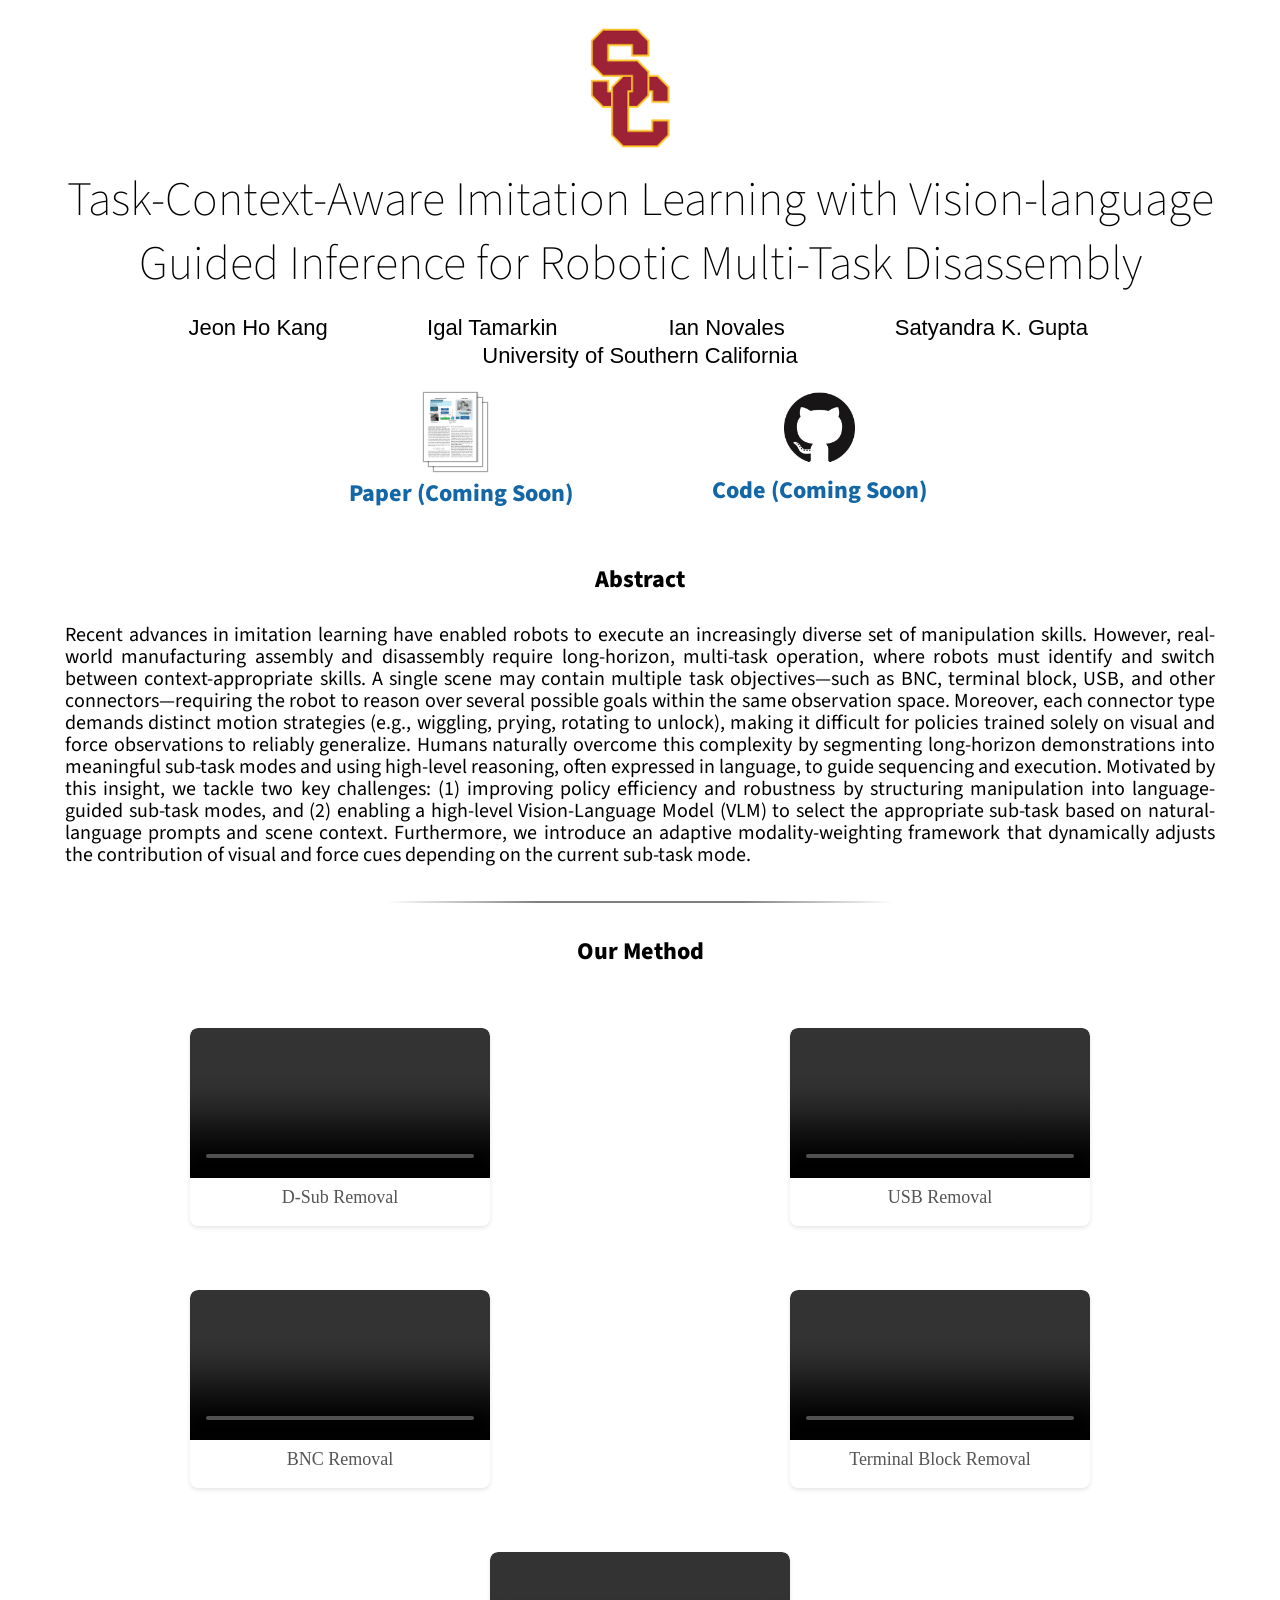
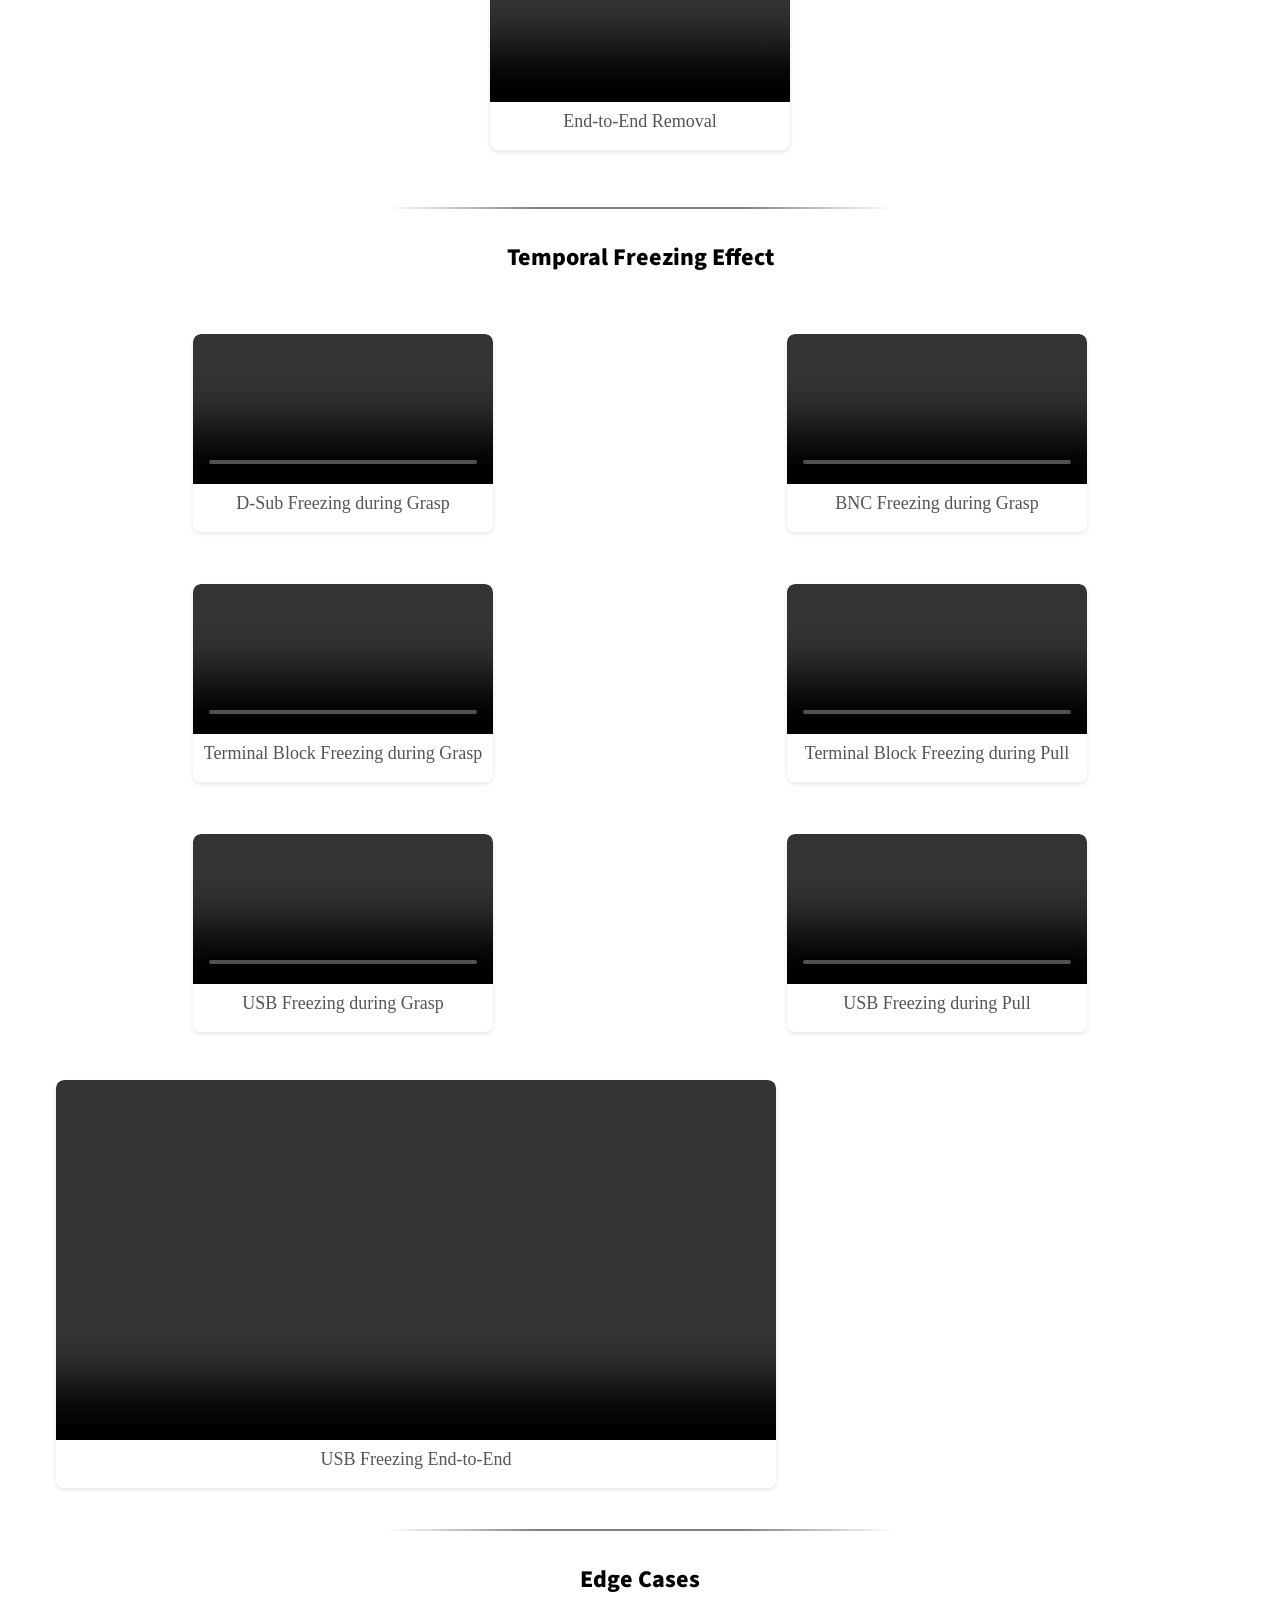
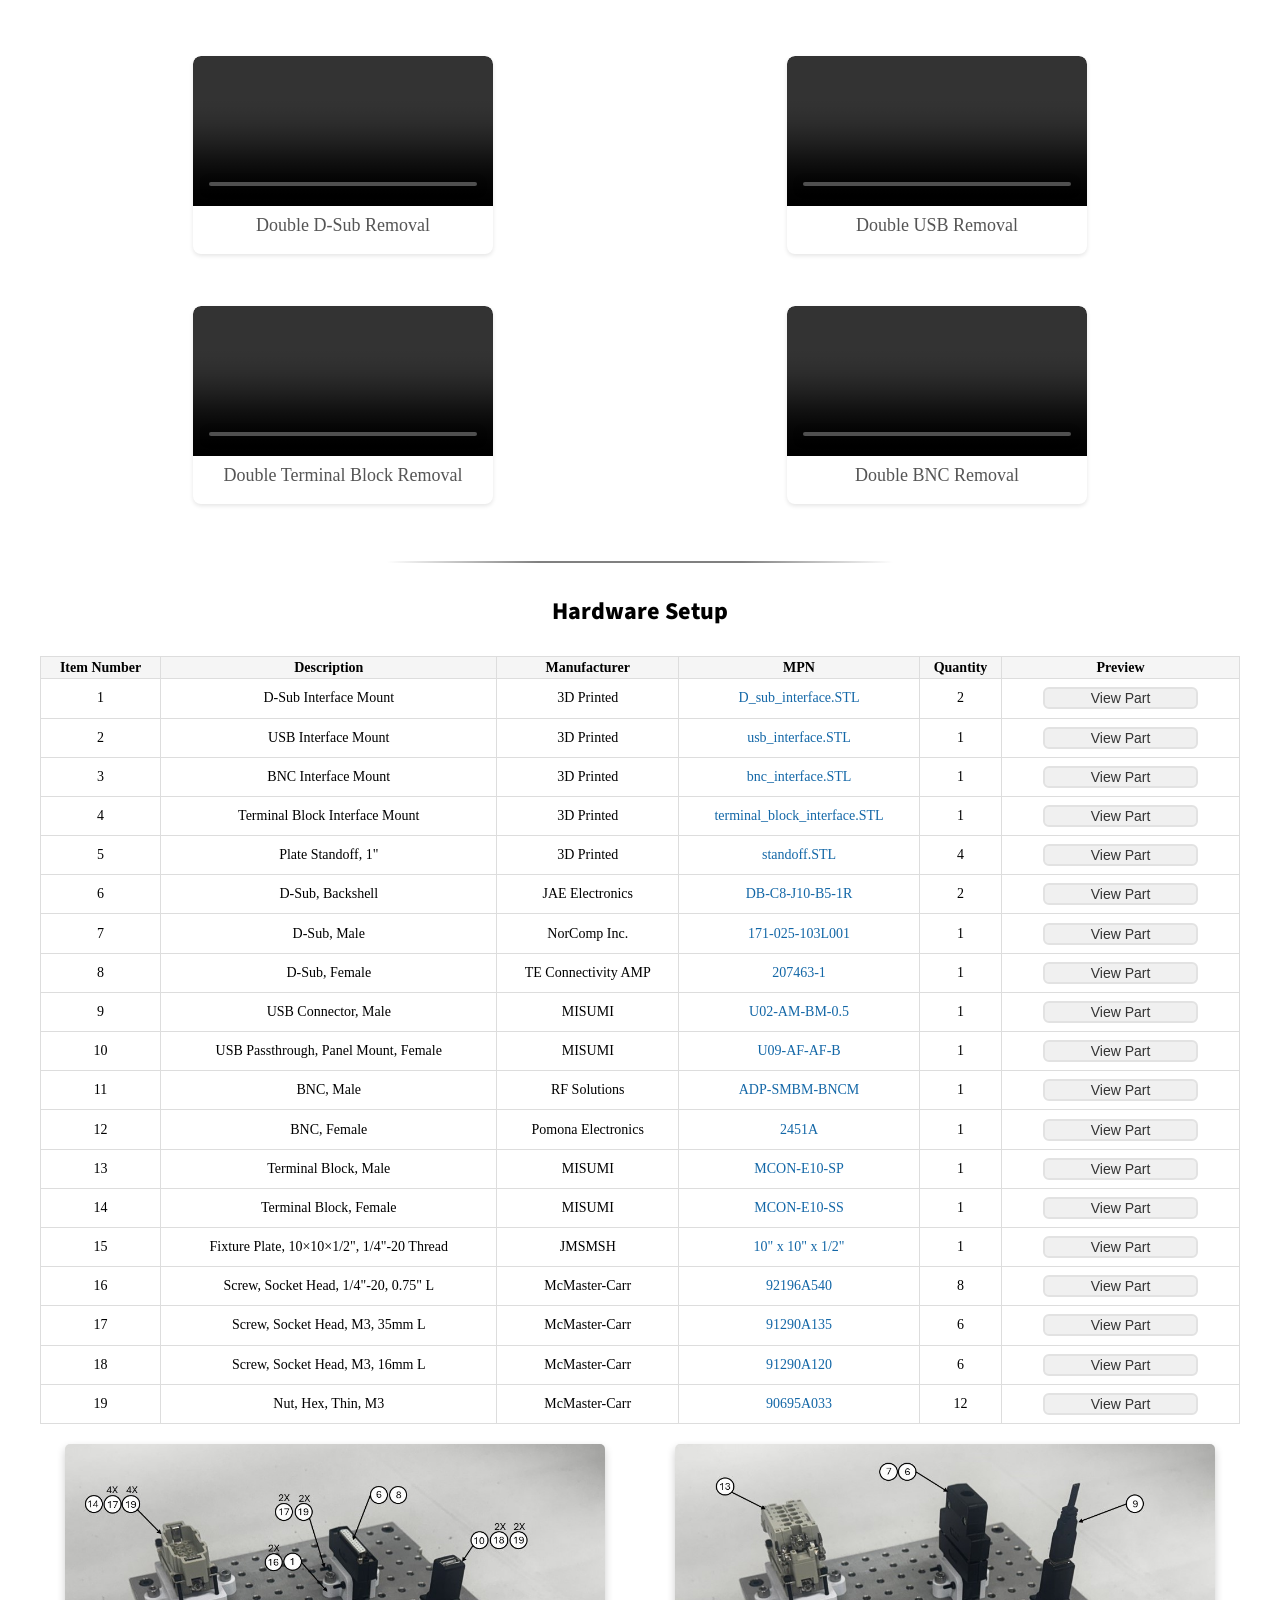
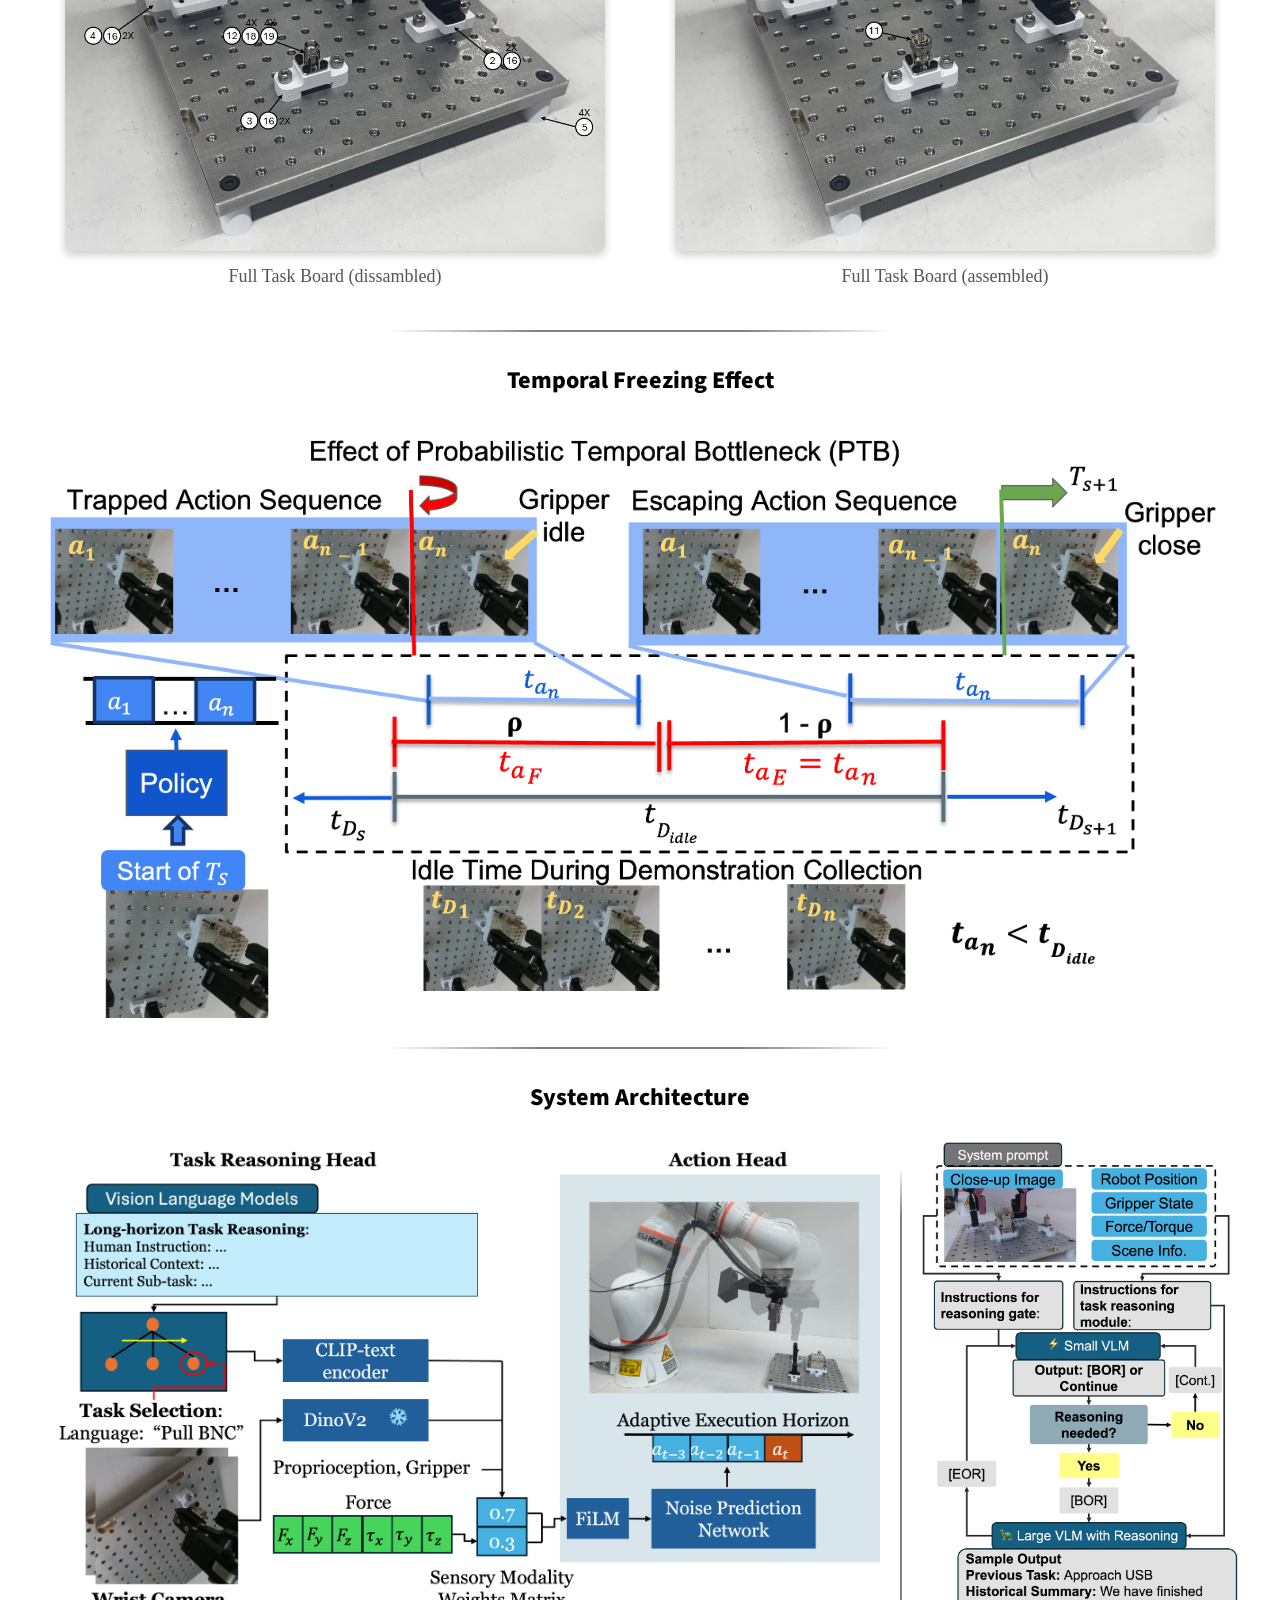
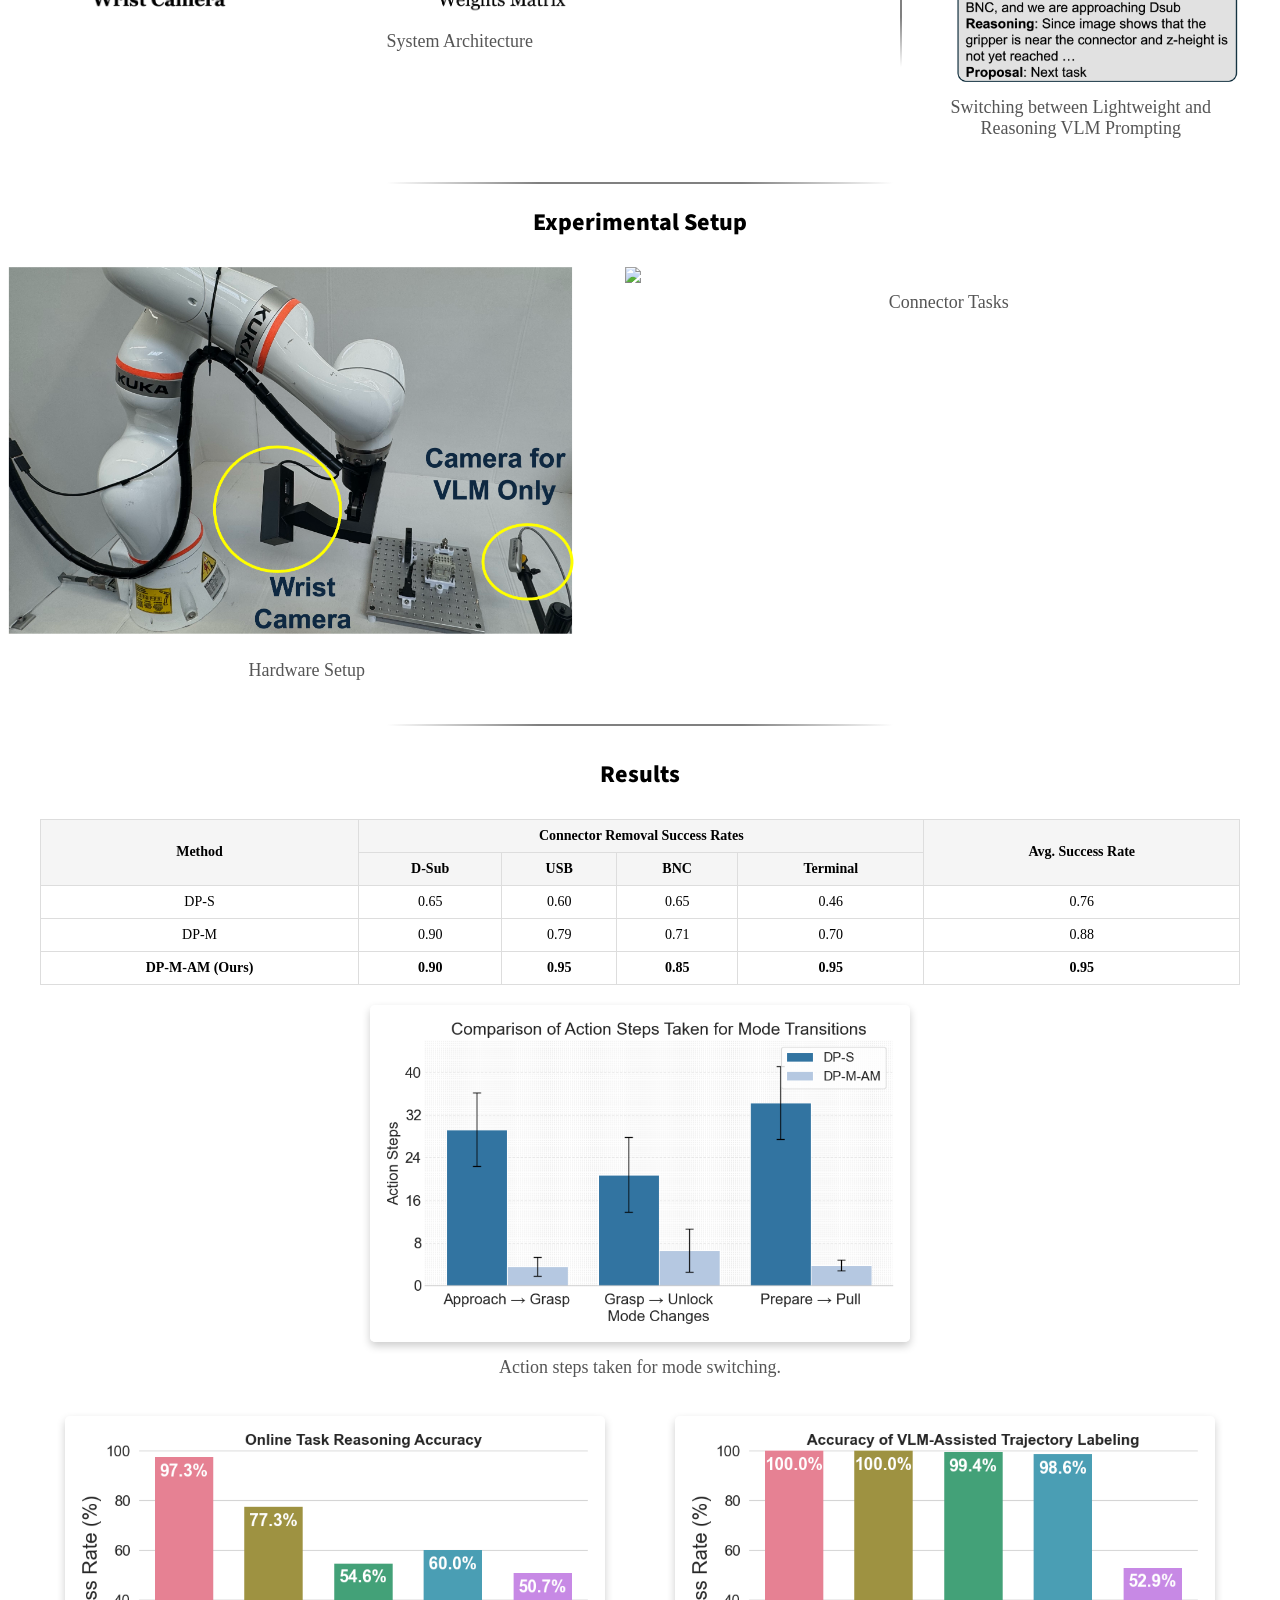
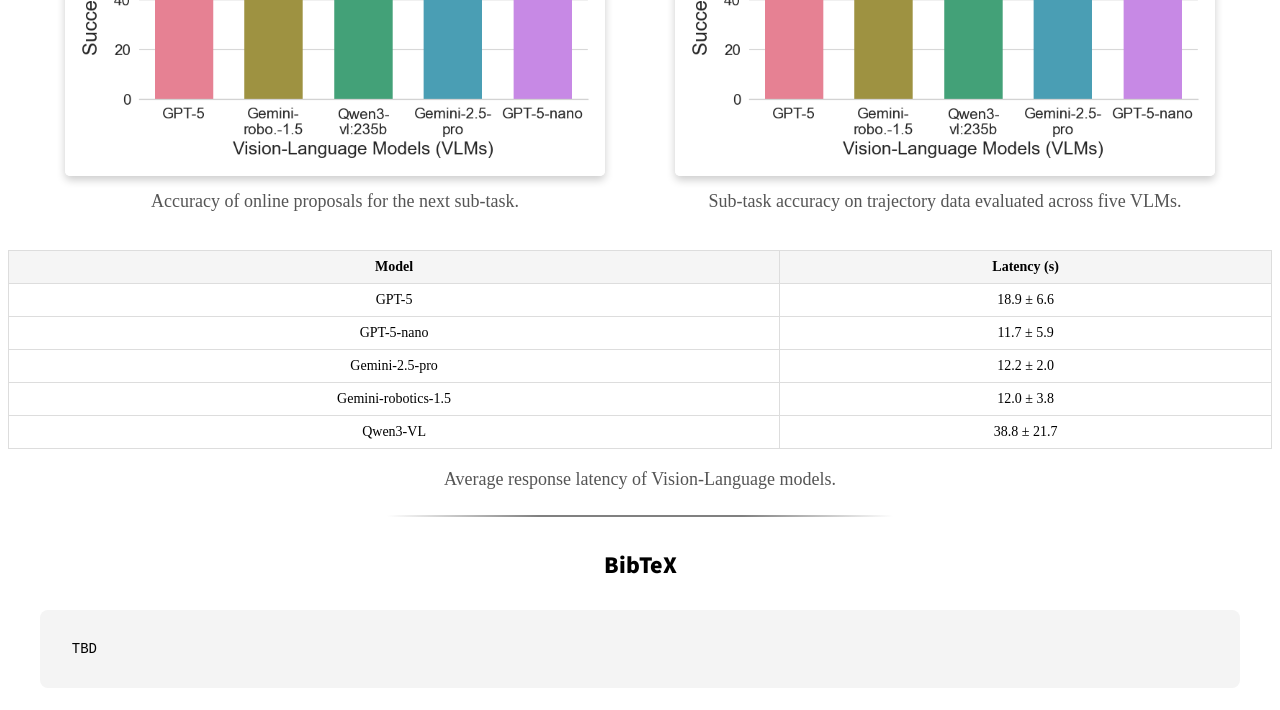
==== commit acbb43ac: "reordered abstract and hardware setup sections" ====
--- a/index.html
+++ b/index.html
@@ -114,154 +114,6 @@
       </table>      
     </div>
 
-    <div class="container demo-videos">
-      <center><h2 class="sectitle">Our Method</h2></center>
-      <div class="video-row">
-        <div class="video-case">
-          <video controls playsinline autoplay muted loop>
-            <source src="videos/demo/demos/dsub.mov" type="video/mp4">
-          </video>
-          <p class="caption">D-Sub Removal</p>
-        </div>
-        <div class="video-case">
-          <video controls playsinline autoplay muted loop>
-            <source src="videos/demo/demos/usb.mov" type="video/mp4">
-          </video>
-          <p class="caption">USB Removal</p>
-        </div>
-        <div class="video-case">
-          <video controls playsinline autoplay muted loop>
-            <source src="videos/demo/demos/bnc_labeled.mov" type="video/mp4">
-          </video>
-          <p class="caption">BNC Removal</p>
-        </div>
-        <div class="video-case">
-          <video controls playsinline autoplay muted loop>
-            <source src="videos/demo/demos/terminal_block.mov" type="video/mp4">
-          </video>
-          <p class="caption">Terminal Block Removal</p>
-        </div>
-        <div class="video-case video-center">
-        <video controls playsinline autoplay muted loop>
-          <source src="videos/demo/demos/end_to_end_demo.mov" type="video/mp4">
-        </video>
-        <p class="caption">End-to-End Removal</p>
-      </div>
-      </div>
-    </div>
-    <div class="divider"></div>
-    <div class="container" id="failure-cases">
-      <!-- <center><h2 class="sectitle">Representative Failure Cases (Benchmark Methods)</h2></center> -->
-      <center><h2 class="sectitle">Temporal Freezing Effect</h2></center>
-      <!-- <div class="container">
-        <img src="images/temporal_bottleneck.png"></img>
-      </div> -->
-      <div class="failure-grid">
-        <div class="video-case">
-          <video controls playsinline autoplay muted loop>
-            <source src="videos/freezing_effect/dsub_freezing_grrasp.mov" type="video/mp4">
-          </video>
-          <p class="caption">D-Sub Freezing during Grasp</p>
-        </div>
-        <div class="video-case">
-          <video controls playsinline autoplay muted loop>
-            <source src="videos/freezing_effect/bnc_freezing_grasp_cut.mov" type="video/mp4">
-          </video>
-          <p class="caption">BNC Freezing during Grasp</p>
-        </div>
-        <div class="video-case">
-          <video controls playsinline autoplay muted loop>
-            <source src="videos/freezing_effect/terminal_grasp_freezing.mov" type="video/mp4">
-          </video>
-          <p class="caption">Terminal Block Freezing during Grasp</p>
-        </div>
-        <div class="video-case">
-          <video controls playsinline autoplay muted loop>
-            <source src="videos/freezing_effect/terminal_freezing_pull.mov" type="video/mp4">
-          </video>
-          <p class="caption">Terminal Block Freezing during Pull</p>
-        </div>
-        <div class="video-case">
-          <video controls playsinline autoplay muted loop>
-            <source src="videos/freezing_effect/usb_freezing_grasp.mov" type="video/mp4">
-          </video>
-          <p class="caption">USB Freezing during Grasp</p>
-        </div>
-        <div class="video-case">
-          <video controls playsinline autoplay muted loop>
-            <source src="videos/freezing_effect/usb_freezing_pull.mov" type="video/mp4">
-          </video>
-          <p class="caption">USB Freezing during Pull</p>
-        </div>
-      </div>
-
-      <div class="video-case video-center">
-        <video controls playsinline autoplay muted loop>
-          <source src="videos/freezing_effect/usb_etoe_freezing.mov" type="video/mp4">
-        </video>
-        <p class="caption">USB Freezing End-to-End</p>
-      </div>
-
-    </div>
-    <div class="divider"></div>
-    
-    <div class="container" id="edge-cases">
-      <center><h2 class="sectitle">Edge Cases</h2></center>
-      <div class="failure-grid">
-        <!-- First Row: 2 Videos -->
-        <div class="video-case">
-          <video controls playsinline autoplay muted loop>
-            <source src="videos/demo/edge_cases/double_dsub.mov" type="video/mp4">
-          </video>
-          <p class="caption">Double D-Sub Removal</p>
-        </div>
-        <div class="video-case">
-          <video controls playsinline autoplay muted loop>
-            <source src="videos/demo/edge_cases/double_usb.mov" type="video/mp4">
-          </video>
-          <p class="caption">Double USB Removal</p>
-        </div>
-    
-        <!-- Second Row: 2 Videos -->
-        <div class="video-case">
-          <video controls playsinline autoplay muted loop>
-            <source src="videos/demo/edge_cases/double_terminal.mov" type="video/mp4">
-          </video>
-          <p class="caption">Double Terminal Block Removal</p>
-        </div>
-        <div class="video-case">
-          <video controls playsinline autoplay muted loop>
-            <source src="videos/demo/edge_cases/double_bnc.mov" type="video/mp4">
-          </video>
-          <p class="caption">Double BNC Removal</p>
-        </div>
-    
-        <!-- Third Row: 2 Videos -->
-        <!-- <div class="video-case">
-          <video controls playsinline autoplay muted loop>
-            <source src="videos/RAL_Edge_cases/silver_c.mp4" type="video/mp4">
-          </video>
-          <p class="caption">Filler</p>
-        </div>
-        <div class="video-case">
-          <video controls playsinline autoplay muted loop>
-            <source src="videos/Silver_D.mp4" type="video/mp4">
-          </video>
-          <p class="caption">Filler</p>
-        </div> -->
-    
-        <!-- Fourth Row: Centered Video -->
-        <!-- <div class="video-case video-center">
-          <video controls playsinline autoplay muted loop>
-            <source src="videos/RAL_Edge_cases/C_series.mp4" type="video/mp4">
-          </video>
-          <p class="caption">Filler</p>
-        </div> -->
-      </div>
-    </div>
-    
-    
-    <div class="divider"></div>
     <div class="container" id="abstract">
       <center><h2 class="sectitle">Abstract</h2></center>
       <p class="text">
@@ -292,6 +144,602 @@
     </div>
     <div class="divider"></div>
 
+    <div class="container demo-videos">
+      <center><h2 class="sectitle">Our Method</h2></center>
+      <div class="video-row">
+        <div class="video-case">
+          <video controls playsinline autoplay muted loop>
+            <source src="videos/demo/demos/dsub.mov" type="video/mp4">
+          </video>
+          <p class="caption">D-Sub Removal</p>
+        </div>
+        <div class="video-case">
+          <video controls playsinline autoplay muted loop>
+            <source src="videos/demo/demos/usb.mov" type="video/mp4">
+          </video>
+          <p class="caption">USB Removal</p>
+        </div>
+        <div class="video-case">
+          <video controls playsinline autoplay muted loop>
+            <source src="videos/demo/demos/bnc_labeled.mov" type="video/mp4">
+          </video>
+          <p class="caption">BNC Removal</p>
+        </div>
+        <div class="video-case">
+          <video controls playsinline autoplay muted loop>
+            <source src="videos/demo/demos/terminal_block.mov" type="video/mp4">
+          </video>
+          <p class="caption">Terminal Block Removal</p>
+        </div>
+        <div class="video-case video-center">
+        <video controls playsinline autoplay muted loop>
+          <source src="videos/demo/demos/end_to_end_demo.mov" type="video/mp4">
+        </video>
+        <p class="caption">End-to-End Removal</p>
+      </div>
+      </div>
+    </div>
+    <div class="divider"></div>
+    <div class="container" id="failure-cases">
+      <!-- <center><h2 class="sectitle">Representative Failure Cases (Benchmark Methods)</h2></center> -->
+      <center><h2 class="sectitle">Temporal Freezing Effect</h2></center>
+      <!-- <div class="container">
+        <img src="images/temporal_bottleneck.png"></img>
+      </div> -->
+      <div class="failure-grid">
+        <div class="video-case">
+          <video controls playsinline autoplay muted loop>
+            <source src="videos/freezing_effect/dsub_freezing_grrasp.mov" type="video/mp4">
+          </video>
+          <p class="caption">D-Sub Freezing during Grasp</p>
+        </div>
+        <div class="video-case">
+          <video controls playsinline autoplay muted loop>
+            <source src="videos/freezing_effect/bnc_freezing_grasp_cut.mov" type="video/mp4">
+          </video>
+          <p class="caption">BNC Freezing during Grasp</p>
+        </div>
+        <div class="video-case">
+          <video controls playsinline autoplay muted loop>
+            <source src="videos/freezing_effect/terminal_grasp_freezing.mov" type="video/mp4">
+          </video>
+          <p class="caption">Terminal Block Freezing during Grasp</p>
+        </div>
+        <div class="video-case">
+          <video controls playsinline autoplay muted loop>
+            <source src="videos/freezing_effect/terminal_freezing_pull.mov" type="video/mp4">
+          </video>
+          <p class="caption">Terminal Block Freezing during Pull</p>
+        </div>
+        <div class="video-case">
+          <video controls playsinline autoplay muted loop>
+            <source src="videos/freezing_effect/usb_freezing_grasp.mov" type="video/mp4">
+          </video>
+          <p class="caption">USB Freezing during Grasp</p>
+        </div>
+        <div class="video-case">
+          <video controls playsinline autoplay muted loop>
+            <source src="videos/freezing_effect/usb_freezing_pull.mov" type="video/mp4">
+          </video>
+          <p class="caption">USB Freezing during Pull</p>
+        </div>
+      </div>
+
+      <div class="video-case video-center">
+        <video controls playsinline autoplay muted loop>
+          <source src="videos/freezing_effect/usb_etoe_freezing.mov" type="video/mp4">
+        </video>
+        <p class="caption">USB Freezing End-to-End</p>
+      </div>
+
+    </div>
+    <div class="divider"></div>
+    
+    <div class="container" id="edge-cases">
+      <center><h2 class="sectitle">Edge Cases</h2></center>
+      <div class="failure-grid">
+        <!-- First Row: 2 Videos -->
+        <div class="video-case">
+          <video controls playsinline autoplay muted loop>
+            <source src="videos/demo/edge_cases/double_dsub.mov" type="video/mp4">
+          </video>
+          <p class="caption">Double D-Sub Removal</p>
+        </div>
+        <div class="video-case">
+          <video controls playsinline autoplay muted loop>
+            <source src="videos/demo/edge_cases/double_usb.mov" type="video/mp4">
+          </video>
+          <p class="caption">Double USB Removal</p>
+        </div>
+    
+        <!-- Second Row: 2 Videos -->
+        <div class="video-case">
+          <video controls playsinline autoplay muted loop>
+            <source src="videos/demo/edge_cases/double_terminal.mov" type="video/mp4">
+          </video>
+          <p class="caption">Double Terminal Block Removal</p>
+        </div>
+        <div class="video-case">
+          <video controls playsinline autoplay muted loop>
+            <source src="videos/demo/edge_cases/double_bnc.mov" type="video/mp4">
+          </video>
+          <p class="caption">Double BNC Removal</p>
+        </div>
+    
+        <!-- Third Row: 2 Videos -->
+        <!-- <div class="video-case">
+          <video controls playsinline autoplay muted loop>
+            <source src="videos/RAL_Edge_cases/silver_c.mp4" type="video/mp4">
+          </video>
+          <p class="caption">Filler</p>
+        </div>
+        <div class="video-case">
+          <video controls playsinline autoplay muted loop>
+            <source src="videos/Silver_D.mp4" type="video/mp4">
+          </video>
+          <p class="caption">Filler</p>
+        </div> -->
+    
+        <!-- Fourth Row: Centered Video -->
+        <!-- <div class="video-case video-center">
+          <video controls playsinline autoplay muted loop>
+            <source src="videos/RAL_Edge_cases/C_series.mp4" type="video/mp4">
+          </video>
+          <p class="caption">Filler</p>
+        </div> -->
+      </div>
+    </div>
+    <div class="divider"></div>
+
+    <div class="container" id="hw_setup">
+      <center><h2 class="sectitle">Hardware Setup</h2></center>
+
+      <table class="hw-table">
+        <thead>
+          <tr>
+            <th>Item Number</th>
+            <th>Description</th>
+            <th>Manufacturer</th>
+            <th>MPN</th>
+            <th>Quantity</th>
+            <th>Preview</th> <!-- This column will have buttons -->
+          </tr>
+        </thead>
+        <tbody>
+          <!-- <tr>
+            <td>Item 1</td>
+            <td>D-Sub Interface Mount 
+              <a href="https://example.com" target="_blank">Learn more</a>
+            </td>
+            <td>#####</td>
+            <td>#####</td>
+            <td>#####</td>
+            <td>
+              <div class="button-wrapper">
+                <button class="preview-btn">View</button>
+                <img src="images/pic1.jpg" class="hover-preview">
+                <div class="hover-caption">
+                  Text for Image 1.
+                </div>
+              </div>
+            </td>
+          </tr> -->
+
+          <!-- Item 1 -->
+          <tr>
+            <td>1</td>
+            <td>D-Sub Interface Mount</td>
+            <td>3D Printed</td>
+            <td>
+              <a href="STL/D_sub_interface.STL" target="_blank">D_sub_interface.STL</a>
+            </td>
+            <td>2</td>
+            <td>
+              <div class="button-wrapper">
+                <button class="preview-btn">View Part</button>
+                <img src="images/BOM/item_1.jpg" class="hover-preview">
+                <div class="hover-caption">D-Sub Interface Mount</div>
+              </div>
+            </td>
+          </tr>
+
+          <!-- Item 2 -->
+          <tr>
+            <td>2</td>
+            <td>USB Interface Mount</td>
+            <td>3D Printed</td>
+            <td>
+              <a href="STL/usb_interface.STL" target="_blank">usb_interface.STL</a>
+            </td>
+            <td>1</td>
+            <td>
+              <div class="button-wrapper">
+                <button class="preview-btn">View Part</button>
+                <img src="images/BOM/item_2.jpg" class="hover-preview">
+                <div class="hover-caption">USB Interface Mount</div>
+              </div>
+            </td>
+          </tr>
+
+          <!-- Item 3 -->
+          <tr>
+            <td>3</td>
+            <td>BNC Interface Mount</td>
+            <td>3D Printed</td>
+            <td>
+              <a href="STL/bnc_interface.STL" target="_blank">bnc_interface.STL</a>
+            </td>
+            <td>1</td>
+            <td>
+              <div class="button-wrapper">
+                <button class="preview-btn">View Part</button>
+                <img src="images/BOM/item_3.jpg" class="hover-preview">
+                <div class="hover-caption">BNC Interface Mount</div>
+              </div>
+            </td>
+          </tr>
+
+          <!-- Item 4 -->
+          <tr>
+            <td>4</td>
+            <td>Terminal Block Interface Mount</td>
+            <td>3D Printed</td>
+            <td>
+              <a href="STL/terminal_block_interface.STL" target="_blank">terminal_block_interface.STL</a>
+            </td>
+            <td>1</td>
+            <td>
+              <div class="button-wrapper">
+                <button class="preview-btn">View Part</button>
+                <img src="images/BOM/item_4.jpg" class="hover-preview">
+                <div class="hover-caption">Terminal Block Interface Mount</div>
+              </div>
+            </td>
+          </tr>
+
+          <!-- Item 5 -->
+          <tr>
+            <td>5</td>
+            <td>Plate Standoff, 1"</td>
+            <td>3D Printed</td>
+            <td>
+              <a href="STL/standoff.STL" target="_blank">standoff.STL</a>
+            </td>
+            <td>4</td>
+            <td>
+              <div class="button-wrapper">
+                <button class="preview-btn">View Part</button>
+                <img src="images/BOM/item_5.jpg" class="hover-preview">
+                <div class="hover-caption">Plate Standoff, 1"</div>
+              </div>
+            </td>
+          </tr>
+
+          <!-- Item 6 -->
+          <tr>
+            <td>6</td>
+            <td>D-Sub, Backshell</td>
+            <td>JAE Electronics</td>
+            <td>
+              <a href="https://www.digikey.com/en/products/detail/jae-electronics/DB-C8-J10-B5-1R/25675336" 
+              target="_blank">DB-C8-J10-B5-1R</a>
+            </td>
+            <td>2</td>
+            <td>
+              <div class="button-wrapper">
+                <button class="preview-btn">View Part</button>
+                <img src="images/BOM/item_6.jpg" class="hover-preview">
+                <div class="hover-caption">D-Sub Backshell</div>
+              </div>
+            </td>
+          </tr>
+
+          <!-- Item 7 -->
+          <tr>
+            <td>7</td>
+            <td>D-Sub, Male</td>
+            <td>NorComp Inc.</td>
+            <td>
+              <a href="https://www.digikey.com/en/products/detail/norcomp-inc/171-025-103L001/858135" 
+              target="_blank">171-025-103L001</a>
+            </td>
+            <td>1</td>
+            <td>
+              <div class="button-wrapper">
+                <button class="preview-btn">View Part</button>
+                <img src="images/BOM/item_7.jpg" class="hover-preview">
+                <div class="hover-caption">D-Sub Male</div>
+              </div>
+            </td>
+          </tr>
+
+          <!-- Item 8 -->
+          <tr>
+            <td>8</td>
+            <td>D-Sub, Female</td>
+            <td>TE Connectivity AMP</td>
+            <td>
+              <a href="https://www.digikey.com/en/products/detail/te-connectivity-amp-connectors/207463-1/30296" 
+              target="_blank">207463-1</a>
+            </td>
+            <td>1</td>
+            <td>
+              <div class="button-wrapper">
+                <button class="preview-btn">View Part</button>
+                <img src="images/BOM/item_8.jpg" class="hover-preview">
+                <div class="hover-caption">D-Sub Female</div>
+              </div>
+            </td>
+          </tr>
+
+          <!-- Item 9 -->
+          <tr>
+            <td>9</td>
+            <td>USB Connector, Male</td>
+            <td>MISUMI</td>
+            <td>
+              <a href="https://us.misumi-ec.com/vona2/detail/110400191850/?HissuCode=U02-AM-BM-0.5&srsltid=AfmBOop1KGK53D_tXaV_sbscTHhmr-l2w1vLkzLX49Q6dPv51enkZlOQ&tab=productSpecifications&Page=1" 
+              target="_blank">U02-AM-BM-0.5</a>
+            </td>
+            <td>1</td>
+            <td>
+              <div class="button-wrapper">
+                <button class="preview-btn">View Part</button>
+                <img src="images/BOM/item_9.jpg" class="hover-preview">
+                <div class="hover-caption">USB Connector, Male</div>
+              </div>
+            </td>
+          </tr>
+
+          <!-- Item 10 -->
+          <tr>
+            <td>10</td>
+            <td>USB Passthrough, Panel Mount, Female</td>
+            <td>MISUMI</td>
+            <td>
+              <a href="https://us.misumi-ec.com/vona2/detail/110500069440/?searchFlow=results2products&KWSearch=panel+mount+usb&list=PageSearchResult&Tab=codeList&curSearch=%7B%22field%22%3A%22%40search%22%2C%22seriesCode%22%3A%22110500069440%22%2C%22innerCode%22%3A%22%22%2C%22sort%22%3A1%2C%22specSortFlag%22%3A0%2C%22allSpecFlag%22%3A0%2C%22page%22%3A1%2C%22pageSize%22%3A60%2C%22stockItemFlag%22%3A%221%22%2C%2200000053100%22%3A%22b%22%2C%2200000055753%22%3A%22b%22%2C%22fixedInfo%22%3A%22innerCode%3AMDM00002767905%7C4%22%7D&CategorySpec=00000055753%3A%3Ab%0900000053100%3A%3Ab&Page=1" 
+              target="_blank">U09-AF-AF-B</a>
+            </td>
+            <td>1</td>
+            <td>
+              <div class="button-wrapper">
+                <button class="preview-btn">View Part</button>
+                <img src="images/BOM/item_10.jpg" class="hover-preview">
+                <div class="hover-caption">USB Passthrough, Panel Mount</div>
+              </div>
+            </td>
+          </tr>
+
+          <!-- Item 11 -->
+          <tr>
+            <td>11</td>
+            <td>BNC, Male</td>
+            <td>RF Solutions</td>
+            <td>
+              <a href="https://www.digikey.com/en/products/detail/rf-solutions/ADP-SMBM-BNCM/5845789" 
+              target="_blank">ADP-SMBM-BNCM</a>
+            </td>
+            <td>1</td>
+            <td>
+              <div class="button-wrapper">
+                <button class="preview-btn">View Part</button>
+                <img src="images/BOM/item_11.jpg" class="hover-preview">
+                <div class="hover-caption">BNC Male</div>
+              </div>
+            </td>
+          </tr>
+
+          <!-- Item 12 -->
+          <tr>
+            <td>12</td>
+            <td>BNC, Female</td>
+            <td>Pomona Electronics</td>
+            <td>
+              <a href="https://www.digikey.com/en/products/detail/pomona-electronics/2451A/6125643?gclsrc=aw.ds&gad_source=1&gad_campaignid=20622663732&gclid=CjwKCAjwlaTGBhANEiwAoRgXBQRwT8dxcKD7v8P-RZwycoeXxncmGwtVtlBi0rYCz83TZh92uK1_pRoC2kcQAvD_BwE" 
+              target="_blank">2451A</a>
+            </td>
+            <td>1</td>
+            <td>
+              <div class="button-wrapper">
+                <button class="preview-btn">View Part</button>
+                <img src="images/BOM/item_12.jpg" class="hover-preview">
+                <div class="hover-caption">BNC Female</div>
+              </div>
+            </td>
+          </tr>
+
+          <!-- Item 13 -->
+          <tr>
+            <td>13</td>
+            <td>Terminal Block, Male</td>
+            <td>MISUMI</td>
+            <td>
+              <a href="https://us.misumi-ec.com/vona2/detail/110400196570/?HissuCode=MCON-E10-SP&srsltid=AfmBOooBR515pS8j84jFUWj1XdbbgErOfeREBj5YqsEp4QZS-HhmFGpA&Tab=wysiwyg_area_1&curSearch=%7b%22field%22%3a%22%40search%22%2c%22seriesCode%22%3a%22110400196570%22%2c%22innerCode%22%3a%22%22%2c%22sort%22%3a1%2c%22specSortFlag%22%3a0%2c%22allSpecFlag%22%3a0%2c%22page%22%3a1%2c%22pageSize%22%3a%2260%22%2c%2200000027448%22%3a%22a%22%2c%2200000027449%22%3a%22mig00000001439167%22%2c%22fixedInfo%22%3a%22innerCode%3aMDM00002631354%7c15%22%7d"
+              target="_blank">MCON-E10-SP</a>
+            </td>
+            <td>1</td>
+            <td>
+              <div class="button-wrapper">
+                <button class="preview-btn">View Part</button>
+                <img src="images/BOM/item_13.jpg" class="hover-preview">
+                <div class="hover-caption">Terminal Block, Male</div>
+              </div>
+            </td>
+          </tr>
+
+          <!-- Item 14 -->
+          <tr>
+            <td>14</td>
+            <td>Terminal Block, Female</td>
+            <td>MISUMI</td>
+            <td>
+              <a href="https://us.misumi-ec.com/vona2/detail/110400196570/?HissuCode=MCON-E10-SS&PNSearch=MCON-E10-SS&searchFlow=results2type&KWSearch=MCON-E10-SS"
+              target="_blank">MCON-E10-SS</a>
+            </td>
+            <td>1</td>
+            <td>
+              <div class="button-wrapper">
+                <button class="preview-btn">View Part</button>
+                <img src="images/BOM/item_14.jpg" class="hover-preview">
+                <div class="hover-caption">Terminal Block, Female</div>
+              </div>
+            </td>
+          </tr>
+
+          <!-- Item 15 -->
+          <tr>
+            <td>15</td>
+            <td>Fixture Plate, 10×10×1/2", 1/4"-20 Thread</td>
+            <td>JMSMSH</td>
+            <td>
+              <a href="https://a.co/d/fyyOrWJ"
+              target="_blank">10" x 10" x 1/2"</a>
+            </td>
+            <td>1</td>
+            <td>
+              <div class="button-wrapper">
+                <button class="preview-btn">View Part</button>
+                <img src="images/BOM/item_15.jpg" class="hover-preview">
+                <div class="hover-caption">Fixture Plate</div>
+              </div>
+            </td>
+          </tr>
+
+          <!-- Item 16 -->
+          <tr>
+            <td>16</td>
+            <td>Screw, Socket Head, 1/4"-20, 0.75" L</td>
+            <td>McMaster-Carr</td>
+            <td>
+              <a href="https://www.mcmaster.com/92196A540/"
+              target="_blank">92196A540</a>
+            </td>
+            <td>8</td>
+            <td>
+              <div class="button-wrapper">
+                <button class="preview-btn">View Part</button>
+                <img src="images/BOM/item_16.jpg" class="hover-preview">
+                <div class="hover-caption">1/4"-20 Socket Head Screw</div>
+              </div>
+            </td>
+          </tr>
+
+          <!-- Item 17 -->
+          <tr>
+            <td>17</td>
+            <td>Screw, Socket Head, M3, 35mm L</td>
+            <td>McMaster-Carr</td>
+            <td>
+              <a href="https://www.mcmaster.com/91290A135/"
+              target="_blank">91290A135</a>
+            </td>
+            <td>6</td>
+            <td>
+              <div class="button-wrapper">
+                <button class="preview-btn">View Part</button>
+                <img src="images/BOM/item_17.jpg" class="hover-preview">
+                <div class="hover-caption">M3 Socket Head Screw (35mm)</div>
+              </div>
+            </td>
+          </tr>
+
+          <!-- Item 18 -->
+          <tr>
+            <td>18</td>
+            <td>Screw, Socket Head, M3, 16mm L</td>
+            <td>McMaster-Carr</td>
+            <td>
+              <a href="https://www.mcmaster.com/91290A120/"
+              target="_blank">91290A120</a>
+            </td>
+            <td>6</td>
+            <td>
+              <div class="button-wrapper">
+                <button class="preview-btn">View Part</button>
+                <img src="images/BOM/item_18.jpg" class="hover-preview">
+                <div class="hover-caption">M3 Socket Head Screw (16mm)</div>
+              </div>
+            </td>
+          </tr>
+
+          <!-- Item 19 -->
+          <tr>
+            <td>19</td>
+            <td>Nut, Hex, Thin, M3</td>
+            <td>McMaster-Carr</td>
+            <td>
+              <a href="https://www.mcmaster.com/90695A033/"
+              target="_blank">90695A033</a>
+            </td>
+            <td>12</td>
+            <td>
+              <div class="button-wrapper">
+                <button class="preview-btn">View Part</button>
+                <img src="images/BOM/item_19.jpg" class="hover-preview">
+                <div class="hover-caption">M3 Thin Hex Nut</div>
+              </div>
+            </td>
+          </tr>
+
+        </tbody>
+      </table>
+      
+      <!-- Side-by-side BOM Images -->
+      <div class="bottom-images">
+        <div class="image-case">
+          <img src="images/BOM/BOM_1_1.jpg" class="bom-image">
+          <p class="caption">Full Task Board (dissambled)</p>
+        </div>
+
+        <div class="image-case">
+          <img src="images/BOM/BOM_2_1.jpg" class="bom-image">
+          <p class="caption">Full Task Board (assembled)</p>
+        </div>
+      </div>
+
+      <!-- <div id="hw_setup_grid">
+        <div class="column">
+          <h3 class="column-title">Acquired Hardware</h3>
+
+          <div class="button-wrapper">
+            <button class="preview-btn">Button 1A</button>
+            <img src="images/pic1.jpg" class="hover-preview">
+            <p class="sectitle" class="hover-preview"><a href="">Board</a></p>
+          </div>
+
+          <div class="button-wrapper">
+            <button class="preview-btn">Button 2A</button>
+            <img src="images/pic2.jpg" class="hover-preview">
+          </div>
+
+          <div class="button-wrapper">
+            <button class="preview-btn">Button 3A</button>
+            <img src="images/pic3.jpg" class="hover-preview">
+          </div>
+        </div>
+
+        <div class="column">
+          <h3 class="column-title">CADs for Printing</h3>
+
+          <div class="button-wrapper">
+            <button class="preview-btn">Button 1B</button>
+            <img src="images/pic4.jpg" class="hover-preview">
+          </div>
+
+          <div class="button-wrapper">
+            <button class="preview-btn">Button 2B</button>
+            <img src="images/pic5.jpg" class="hover-preview">
+          </div>
+
+          <div class="button-wrapper">
+            <button class="preview-btn">Button 3B</button>
+            <img src="images/pic6.jpg" class="hover-preview">
+          </div>
+        </div>
+      </div> -->
+    </div>
+    <div class="divider"></div>
+
     <div class="container" id="network">
       <center><h2 class="sectitle">Temporal Freezing Effect</h2></center>
       <div class="container">
@@ -348,455 +796,6 @@
         <img src="images/trajectory_command.png"></img>
         <center><p class="caption">Connector Tasks</p></center>
       </div>
-    </div>
-    <div class="divider"></div>
-
-    <div class="container" id="hw_setup">
-      <center><h2 class="sectitle">Hardware Setup</h2></center>
-
-      <table class="hw-table">
-        <thead>
-          <tr>
-            <th>Item Number</th>
-            <th>Description</th>
-            <th>Manufacturer</th>
-            <th>MPN</th>
-            <th>Quantity</th>
-            <th>Preview</th> <!-- This column will have buttons -->
-          </tr>
-        </thead>
-        <tbody>
-          <!-- <tr>
-            <td>Item 1</td>
-            <td>D-Sub Interface Mount 
-              <a href="https://example.com" target="_blank">Learn more</a>
-            </td>
-            <td>#####</td>
-            <td>#####</td>
-            <td>#####</td>
-            <td>
-              <div class="button-wrapper">
-                <button class="preview-btn">View</button>
-                <img src="images/pic1.jpg" class="hover-preview">
-                <div class="hover-caption">
-                  Text for Image 1.
-                </div>
-              </div>
-            </td>
-          </tr> -->
-
-          <!-- Item 1 -->
-          <tr>
-            <td>1</td>
-            <td>D-Sub Interface Mount</td>
-            <td>3D Printed</td>
-            <td>
-              <a href="STL/D_sub_interface.STL" target="_blank">D_sub_interface.STL</a>
-            </td>
-            <td>2</td>
-            <td>
-              <div class="button-wrapper">
-                <button class="preview-btn">View Part</button>
-                <img src="images/BOM/item_1.jpg" class="hover-preview">
-                <div class="hover-caption">D-Sub Interface Mount</div>
-              </div>
-            </td>
-          </tr>
-
-          <!-- Item 2 -->
-          <tr>
-            <td>2</td>
-            <td>USB Interface Mount</td>
-            <td>3D Printed</td>
-            <td>
-              <a href="STL/usb_interface.STL" target="_blank">usb_interface.STL</a>
-            </td>
-            <td>1</td>
-            <td>
-              <div class="button-wrapper">
-                <button class="preview-btn">View Part</button>
-                <img src="images/BOM/item_2.jpg" class="hover-preview">
-                <div class="hover-caption">USB Interface Mount</div>
-              </div>
-            </td>
-          </tr>
-
-          <!-- Item 3 -->
-          <tr>
-            <td>3</td>
-            <td>BNC Interface Mount</td>
-            <td>3D Printed</td>
-            <td>
-              <a href="STL/bnc_interface.STL" target="_blank">bnc_interface.STL</a>
-            </td>
-            <td>1</td>
-            <td>
-              <div class="button-wrapper">
-                <button class="preview-btn">View Part</button>
-                <img src="images/BOM/item_3.jpg" class="hover-preview">
-                <div class="hover-caption">BNC Interface Mount</div>
-              </div>
-            </td>
-          </tr>
-
-          <!-- Item 4 -->
-          <tr>
-            <td>4</td>
-            <td>Terminal Block Interface Mount</td>
-            <td>3D Printed</td>
-            <td>
-              <a href="STL/terminal_block_interface.STL" target="_blank">terminal_block_interface.STL</a>
-            </td>
-            <td>1</td>
-            <td>
-              <div class="button-wrapper">
-                <button class="preview-btn">View Part</button>
-                <img src="images/BOM/item_4.jpg" class="hover-preview">
-                <div class="hover-caption">Terminal Block Interface Mount</div>
-              </div>
-            </td>
-          </tr>
-
-          <!-- Item 5 -->
-          <tr>
-            <td>5</td>
-            <td>Plate Standoff, 1"</td>
-            <td>3D Printed</td>
-            <td>
-              <a href="STL/standoff.STL" target="_blank">standoff.STL</a>
-            </td>
-            <td>4</td>
-            <td>
-              <div class="button-wrapper">
-                <button class="preview-btn">View Part</button>
-                <img src="images/BOM/item_5.jpg" class="hover-preview">
-                <div class="hover-caption">Plate Standoff, 1"</div>
-              </div>
-            </td>
-          </tr>
-
-          <!-- Item 6 -->
-          <tr>
-            <td>6</td>
-            <td>D-Sub, Backshell</td>
-            <td>JAE Electronics</td>
-            <td>
-              <a href="https://www.digikey.com/en/products/detail/jae-electronics/DB-C8-J10-B5-1R/25675336" 
-              target="_blank">DB-C8-J10-B5-1R</a>
-            </td>
-            <td>2</td>
-            <td>
-              <div class="button-wrapper">
-                <button class="preview-btn">View Part</button>
-                <img src="images/BOM/item_6.jpg" class="hover-preview">
-                <div class="hover-caption">D-Sub Backshell</div>
-              </div>
-            </td>
-          </tr>
-
-          <!-- Item 7 -->
-          <tr>
-            <td>7</td>
-            <td>D-Sub, Male</td>
-            <td>NorComp Inc.</td>
-            <td>
-              <a href="https://www.digikey.com/en/products/detail/norcomp-inc/171-025-103L001/858135" 
-              target="_blank">171-025-103L001</a>
-            </td>
-            <td>1</td>
-            <td>
-              <div class="button-wrapper">
-                <button class="preview-btn">View Part</button>
-                <img src="images/BOM/item_7.jpg" class="hover-preview">
-                <div class="hover-caption">D-Sub Male</div>
-              </div>
-            </td>
-          </tr>
-
-          <!-- Item 8 -->
-          <tr>
-            <td>8</td>
-            <td>D-Sub, Female</td>
-            <td>TE Connectivity AMP</td>
-            <td>
-              <a href="https://www.digikey.com/en/products/detail/te-connectivity-amp-connectors/207463-1/30296" 
-              target="_blank">207463-1</a>
-            </td>
-            <td>1</td>
-            <td>
-              <div class="button-wrapper">
-                <button class="preview-btn">View Part</button>
-                <img src="images/BOM/item_8.jpg" class="hover-preview">
-                <div class="hover-caption">D-Sub Female</div>
-              </div>
-            </td>
-          </tr>
-
-          <!-- Item 9 -->
-          <tr>
-            <td>9</td>
-            <td>USB Connector, Male</td>
-            <td>MISUMI</td>
-            <td>
-              <a href="https://us.misumi-ec.com/vona2/detail/110400191850/?HissuCode=U02-AM-BM-0.5&srsltid=AfmBOop1KGK53D_tXaV_sbscTHhmr-l2w1vLkzLX49Q6dPv51enkZlOQ&tab=productSpecifications&Page=1" 
-              target="_blank">U02-AM-BM-0.5</a>
-            </td>
-            <td>1</td>
-            <td>
-              <div class="button-wrapper">
-                <button class="preview-btn">View Part</button>
-                <img src="images/BOM/item_9.jpg" class="hover-preview">
-                <div class="hover-caption">USB Connector, Male</div>
-              </div>
-            </td>
-          </tr>
-
-          <!-- Item 10 -->
-          <tr>
-            <td>10</td>
-            <td>USB Passthrough, Panel Mount, Female</td>
-            <td>MISUMI</td>
-            <td>
-              <a href="https://us.misumi-ec.com/vona2/detail/110500069440/?searchFlow=results2products&KWSearch=panel+mount+usb&list=PageSearchResult&Tab=codeList&curSearch=%7B%22field%22%3A%22%40search%22%2C%22seriesCode%22%3A%22110500069440%22%2C%22innerCode%22%3A%22%22%2C%22sort%22%3A1%2C%22specSortFlag%22%3A0%2C%22allSpecFlag%22%3A0%2C%22page%22%3A1%2C%22pageSize%22%3A60%2C%22stockItemFlag%22%3A%221%22%2C%2200000053100%22%3A%22b%22%2C%2200000055753%22%3A%22b%22%2C%22fixedInfo%22%3A%22innerCode%3AMDM00002767905%7C4%22%7D&CategorySpec=00000055753%3A%3Ab%0900000053100%3A%3Ab&Page=1" 
-              target="_blank">U09-AF-AF-B</a>
-            </td>
-            <td>1</td>
-            <td>
-              <div class="button-wrapper">
-                <button class="preview-btn">View Part</button>
-                <img src="images/BOM/item_10.jpg" class="hover-preview">
-                <div class="hover-caption">USB Passthrough, Panel Mount</div>
-              </div>
-            </td>
-          </tr>
-
-          <!-- Item 11 -->
-          <tr>
-            <td>11</td>
-            <td>BNC, Male</td>
-            <td>RF Solutions</td>
-            <td>
-              <a href="https://www.digikey.com/en/products/detail/rf-solutions/ADP-SMBM-BNCM/5845789" 
-              target="_blank">ADP-SMBM-BNCM</a>
-            </td>
-            <td>1</td>
-            <td>
-              <div class="button-wrapper">
-                <button class="preview-btn">View Part</button>
-                <img src="images/BOM/item_11.jpg" class="hover-preview">
-                <div class="hover-caption">BNC Male</div>
-              </div>
-            </td>
-          </tr>
-
-          <!-- Item 12 -->
-          <tr>
-            <td>12</td>
-            <td>BNC, Female</td>
-            <td>Pomona Electronics</td>
-            <td>
-              <a href="https://www.digikey.com/en/products/detail/pomona-electronics/2451A/6125643?gclsrc=aw.ds&gad_source=1&gad_campaignid=20622663732&gclid=CjwKCAjwlaTGBhANEiwAoRgXBQRwT8dxcKD7v8P-RZwycoeXxncmGwtVtlBi0rYCz83TZh92uK1_pRoC2kcQAvD_BwE" 
-              target="_blank">2451A</a>
-            </td>
-            <td>1</td>
-            <td>
-              <div class="button-wrapper">
-                <button class="preview-btn">View Part</button>
-                <img src="images/BOM/item_12.jpg" class="hover-preview">
-                <div class="hover-caption">BNC Female</div>
-              </div>
-            </td>
-          </tr>
-
-          <!-- Item 13 -->
-          <tr>
-            <td>13</td>
-            <td>Terminal Block, Male</td>
-            <td>MISUMI</td>
-            <td>
-              <a href="https://us.misumi-ec.com/vona2/detail/110400196570/?HissuCode=MCON-E10-SP&srsltid=AfmBOooBR515pS8j84jFUWj1XdbbgErOfeREBj5YqsEp4QZS-HhmFGpA&Tab=wysiwyg_area_1&curSearch=%7b%22field%22%3a%22%40search%22%2c%22seriesCode%22%3a%22110400196570%22%2c%22innerCode%22%3a%22%22%2c%22sort%22%3a1%2c%22specSortFlag%22%3a0%2c%22allSpecFlag%22%3a0%2c%22page%22%3a1%2c%22pageSize%22%3a%2260%22%2c%2200000027448%22%3a%22a%22%2c%2200000027449%22%3a%22mig00000001439167%22%2c%22fixedInfo%22%3a%22innerCode%3aMDM00002631354%7c15%22%7d"
-              target="_blank">MCON-E10-SP</a>
-            </td>
-            <td>1</td>
-            <td>
-              <div class="button-wrapper">
-                <button class="preview-btn">View Part</button>
-                <img src="images/BOM/item_13.jpg" class="hover-preview">
-                <div class="hover-caption">Terminal Block, Male</div>
-              </div>
-            </td>
-          </tr>
-
-          <!-- Item 14 -->
-          <tr>
-            <td>14</td>
-            <td>Terminal Block, Female</td>
-            <td>MISUMI</td>
-            <td>
-              <a href="https://us.misumi-ec.com/vona2/detail/110400196570/?HissuCode=MCON-E10-SS&PNSearch=MCON-E10-SS&searchFlow=results2type&KWSearch=MCON-E10-SS"
-              target="_blank">MCON-E10-SS</a>
-            </td>
-            <td>1</td>
-            <td>
-              <div class="button-wrapper">
-                <button class="preview-btn">View Part</button>
-                <img src="images/BOM/item_14.jpg" class="hover-preview">
-                <div class="hover-caption">Terminal Block, Female</div>
-              </div>
-            </td>
-          </tr>
-
-          <!-- Item 15 -->
-          <tr>
-            <td>15</td>
-            <td>Fixture Plate, 10×10×1/2", 1/4"-20 Thread</td>
-            <td>JMSMSH</td>
-            <td>
-              <a href="https://a.co/d/fyyOrWJ"
-              target="_blank">10" x 10" x 1/2"</a>
-            </td>
-            <td>1</td>
-            <td>
-              <div class="button-wrapper">
-                <button class="preview-btn">View Part</button>
-                <img src="images/BOM/item_15.jpg" class="hover-preview">
-                <div class="hover-caption">Fixture Plate</div>
-              </div>
-            </td>
-          </tr>
-
-          <!-- Item 16 -->
-          <tr>
-            <td>16</td>
-            <td>Screw, Socket Head, 1/4"-20, 0.75" L</td>
-            <td>McMaster-Carr</td>
-            <td>
-              <a href="https://www.mcmaster.com/92196A540/"
-              target="_blank">92196A540</a>
-            </td>
-            <td>8</td>
-            <td>
-              <div class="button-wrapper">
-                <button class="preview-btn">View Part</button>
-                <img src="images/BOM/item_16.jpg" class="hover-preview">
-                <div class="hover-caption">1/4"-20 Socket Head Screw</div>
-              </div>
-            </td>
-          </tr>
-
-          <!-- Item 17 -->
-          <tr>
-            <td>17</td>
-            <td>Screw, Socket Head, M3, 35mm L</td>
-            <td>McMaster-Carr</td>
-            <td>
-              <a href="https://www.mcmaster.com/91290A135/"
-              target="_blank">91290A135</a>
-            </td>
-            <td>6</td>
-            <td>
-              <div class="button-wrapper">
-                <button class="preview-btn">View Part</button>
-                <img src="images/BOM/item_17.jpg" class="hover-preview">
-                <div class="hover-caption">M3 Socket Head Screw (35mm)</div>
-              </div>
-            </td>
-          </tr>
-
-          <!-- Item 18 -->
-          <tr>
-            <td>18</td>
-            <td>Screw, Socket Head, M3, 16mm L</td>
-            <td>McMaster-Carr</td>
-            <td>
-              <a href="https://www.mcmaster.com/91290A120/"
-              target="_blank">91290A120</a>
-            </td>
-            <td>6</td>
-            <td>
-              <div class="button-wrapper">
-                <button class="preview-btn">View Part</button>
-                <img src="images/BOM/item_18.jpg" class="hover-preview">
-                <div class="hover-caption">M3 Socket Head Screw (16mm)</div>
-              </div>
-            </td>
-          </tr>
-
-          <!-- Item 19 -->
-          <tr>
-            <td>19</td>
-            <td>Nut, Hex, Thin, M3</td>
-            <td>McMaster-Carr</td>
-            <td>
-              <a href="https://www.mcmaster.com/90695A033/"
-              target="_blank">90695A033</a>
-            </td>
-            <td>12</td>
-            <td>
-              <div class="button-wrapper">
-                <button class="preview-btn">View Part</button>
-                <img src="images/BOM/item_19.jpg" class="hover-preview">
-                <div class="hover-caption">M3 Thin Hex Nut</div>
-              </div>
-            </td>
-          </tr>
-
-        </tbody>
-      </table>
-      
-      <!-- Side-by-side BOM Images -->
-      <div class="bottom-images">
-        <div class="image-case">
-          <img src="images/BOM/BOM_1_1.jpg" class="bom-image">
-          <p class="caption">Full Task Board (dissambled)</p>
-        </div>
-
-        <div class="image-case">
-          <img src="images/BOM/BOM_2_1.jpg" class="bom-image">
-          <p class="caption">Full Task Board (assembled)</p>
-        </div>
-      </div>
-
-      <!-- <div id="hw_setup_grid">
-        <div class="column">
-          <h3 class="column-title">Acquired Hardware</h3>
-
-          <div class="button-wrapper">
-            <button class="preview-btn">Button 1A</button>
-            <img src="images/pic1.jpg" class="hover-preview">
-            <p class="sectitle" class="hover-preview"><a href="">Board</a></p>
-          </div>
-
-          <div class="button-wrapper">
-            <button class="preview-btn">Button 2A</button>
-            <img src="images/pic2.jpg" class="hover-preview">
-          </div>
-
-          <div class="button-wrapper">
-            <button class="preview-btn">Button 3A</button>
-            <img src="images/pic3.jpg" class="hover-preview">
-          </div>
-        </div>
-
-        <div class="column">
-          <h3 class="column-title">CADs for Printing</h3>
-
-          <div class="button-wrapper">
-            <button class="preview-btn">Button 1B</button>
-            <img src="images/pic4.jpg" class="hover-preview">
-          </div>
-
-          <div class="button-wrapper">
-            <button class="preview-btn">Button 2B</button>
-            <img src="images/pic5.jpg" class="hover-preview">
-          </div>
-
-          <div class="button-wrapper">
-            <button class="preview-btn">Button 3B</button>
-            <img src="images/pic6.jpg" class="hover-preview">
-          </div>
-        </div>
-      </div> -->
     </div>
     <div class="divider"></div>
 
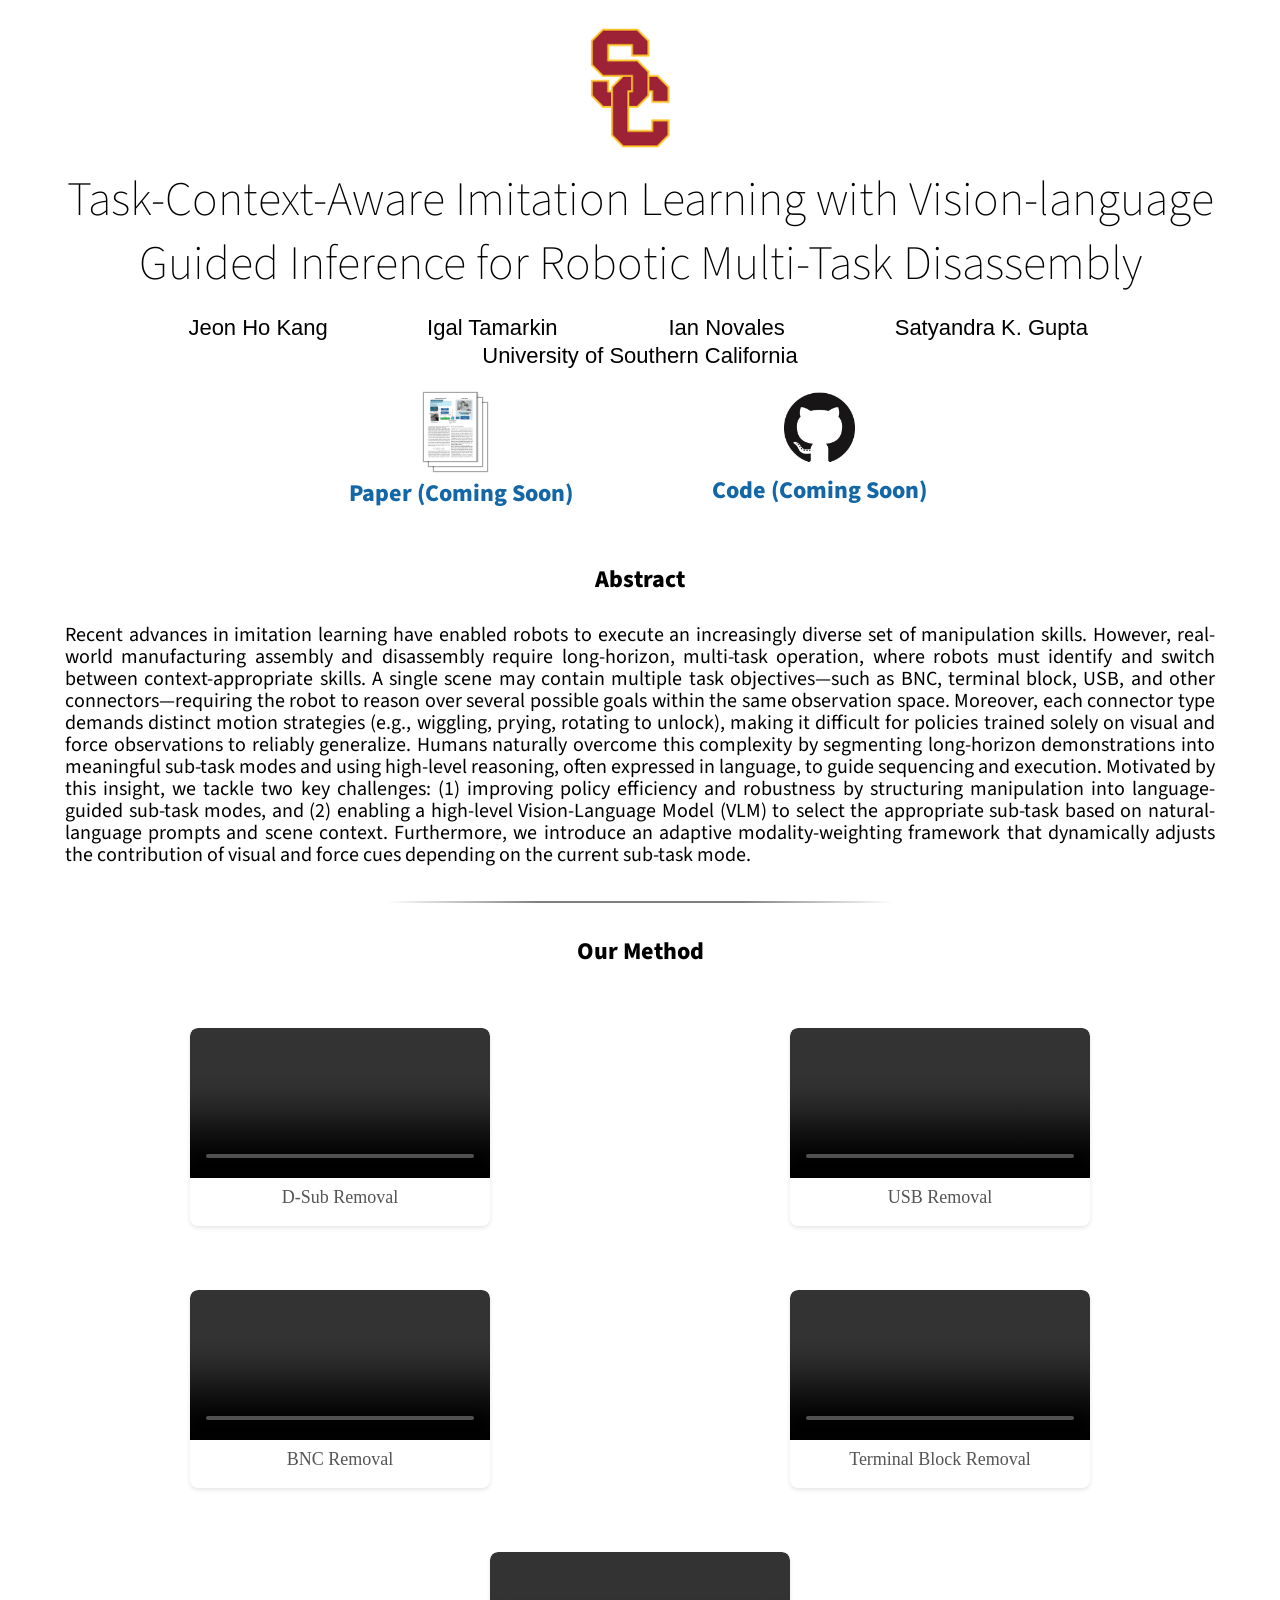
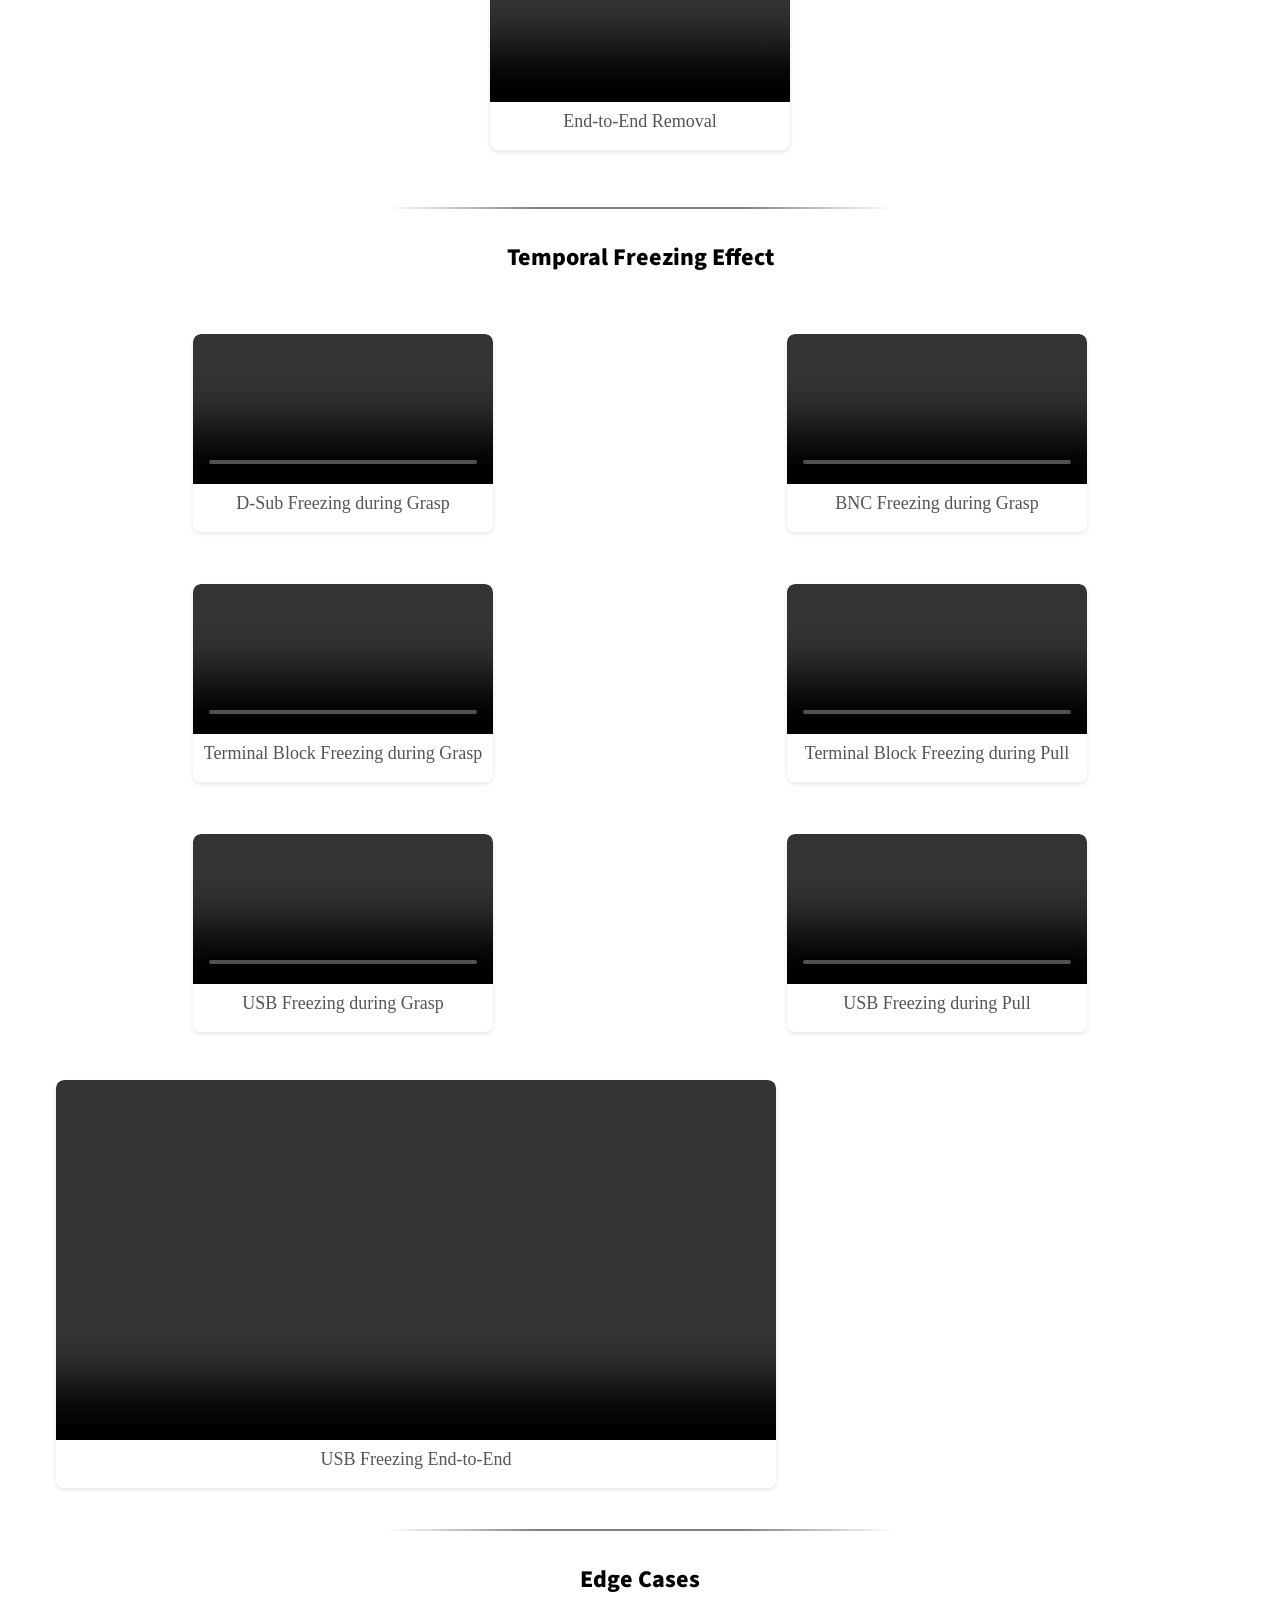
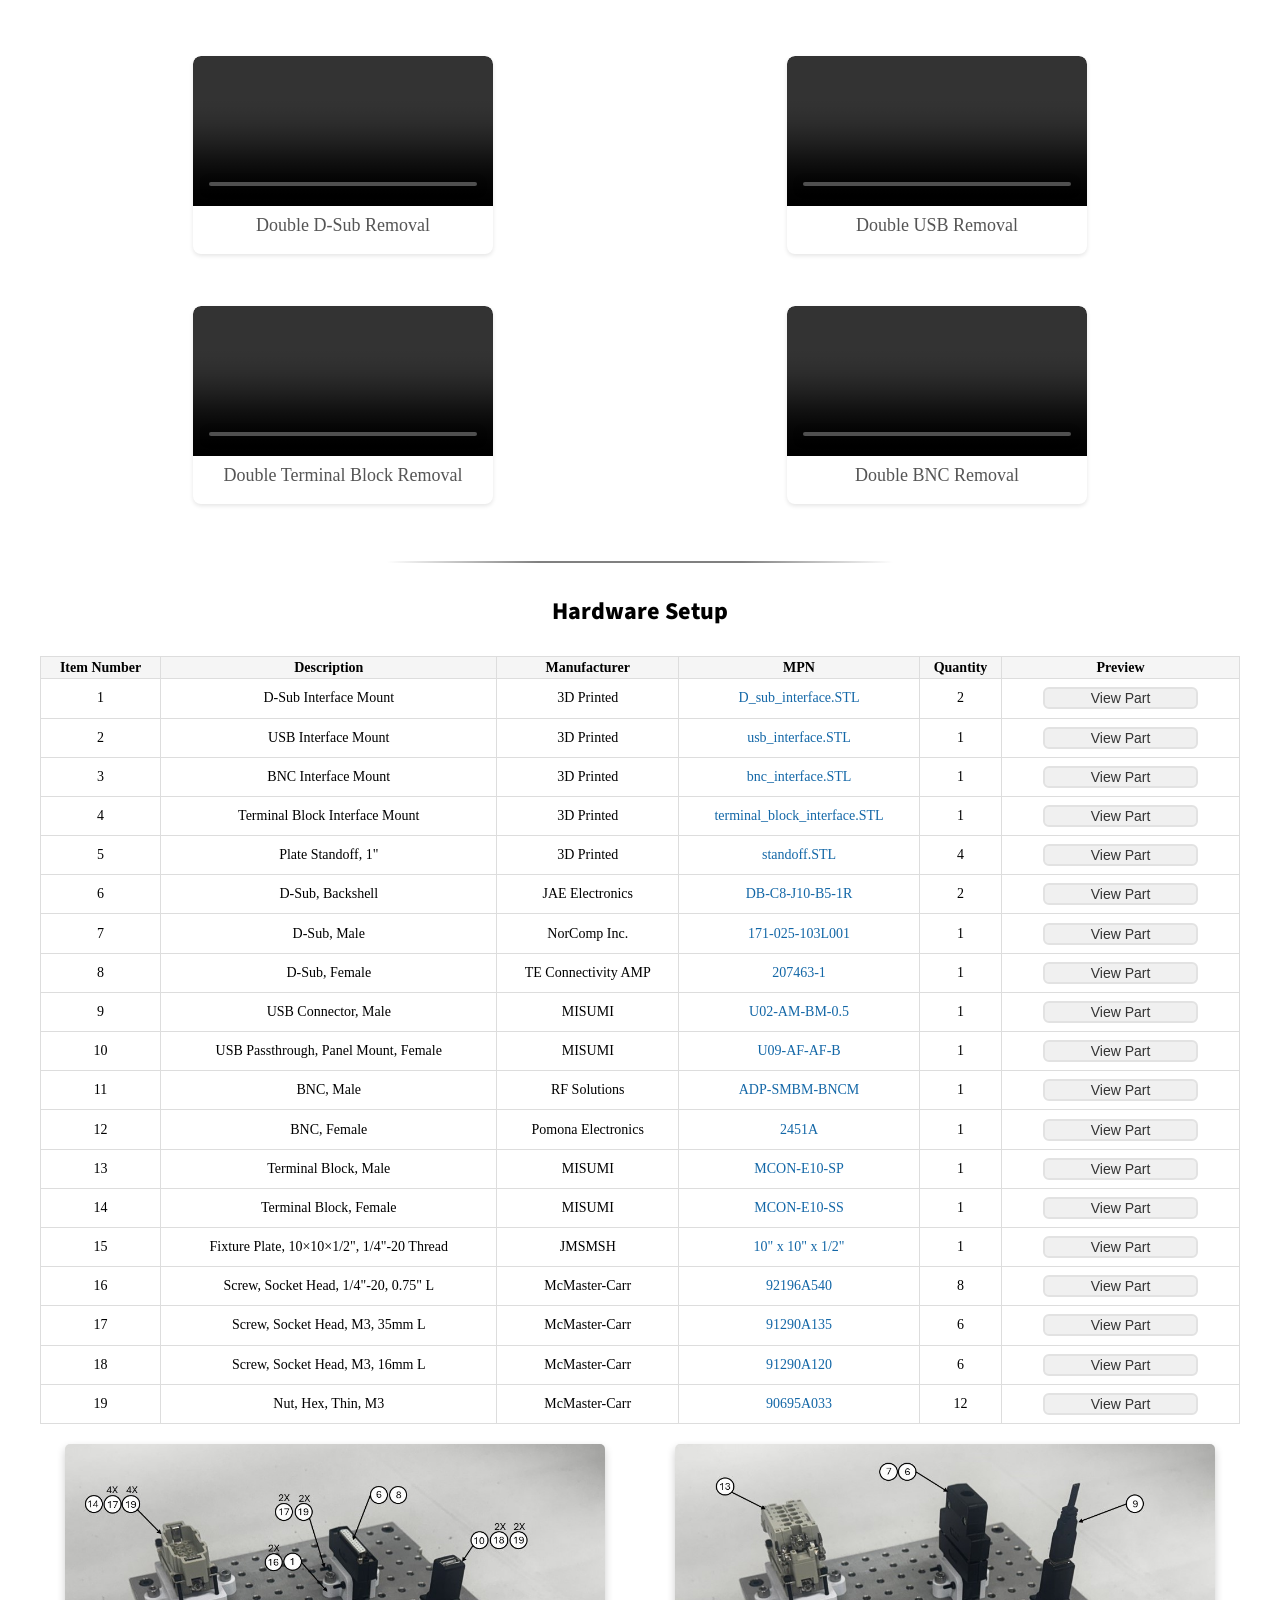
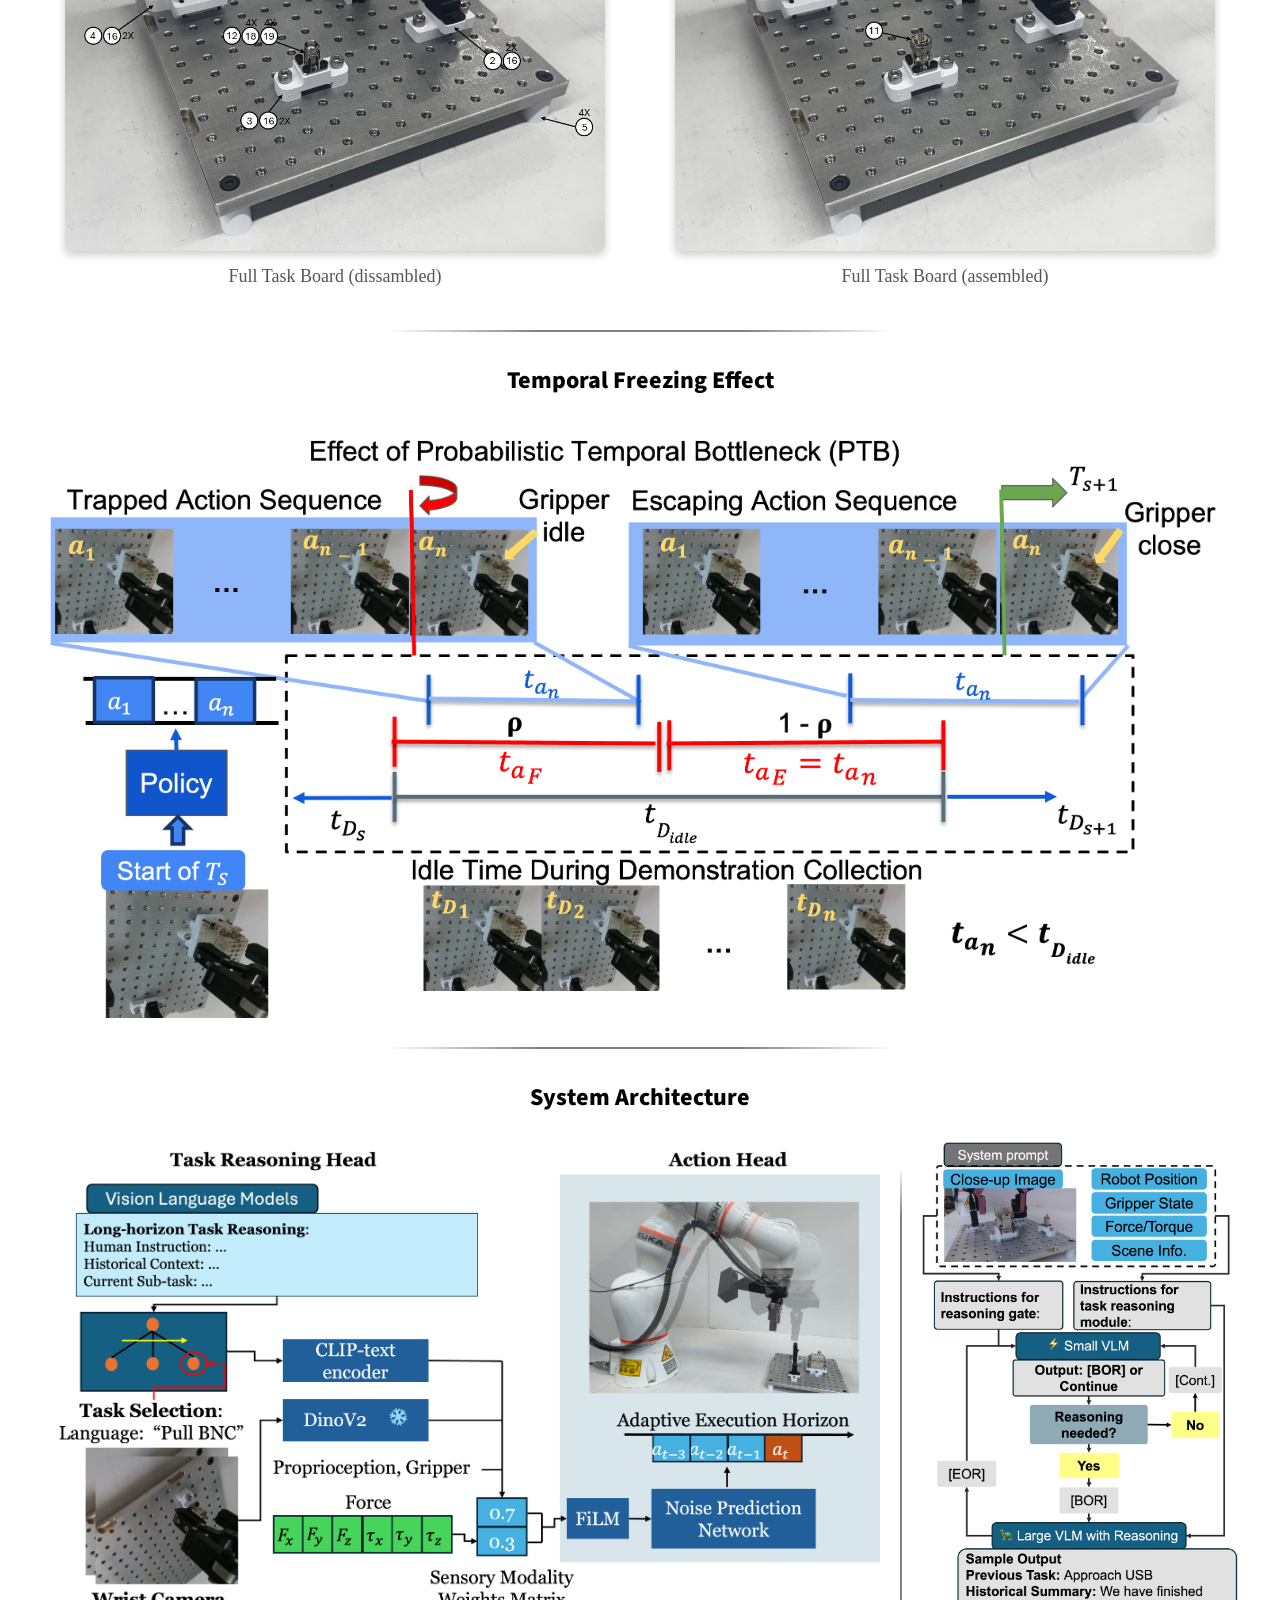
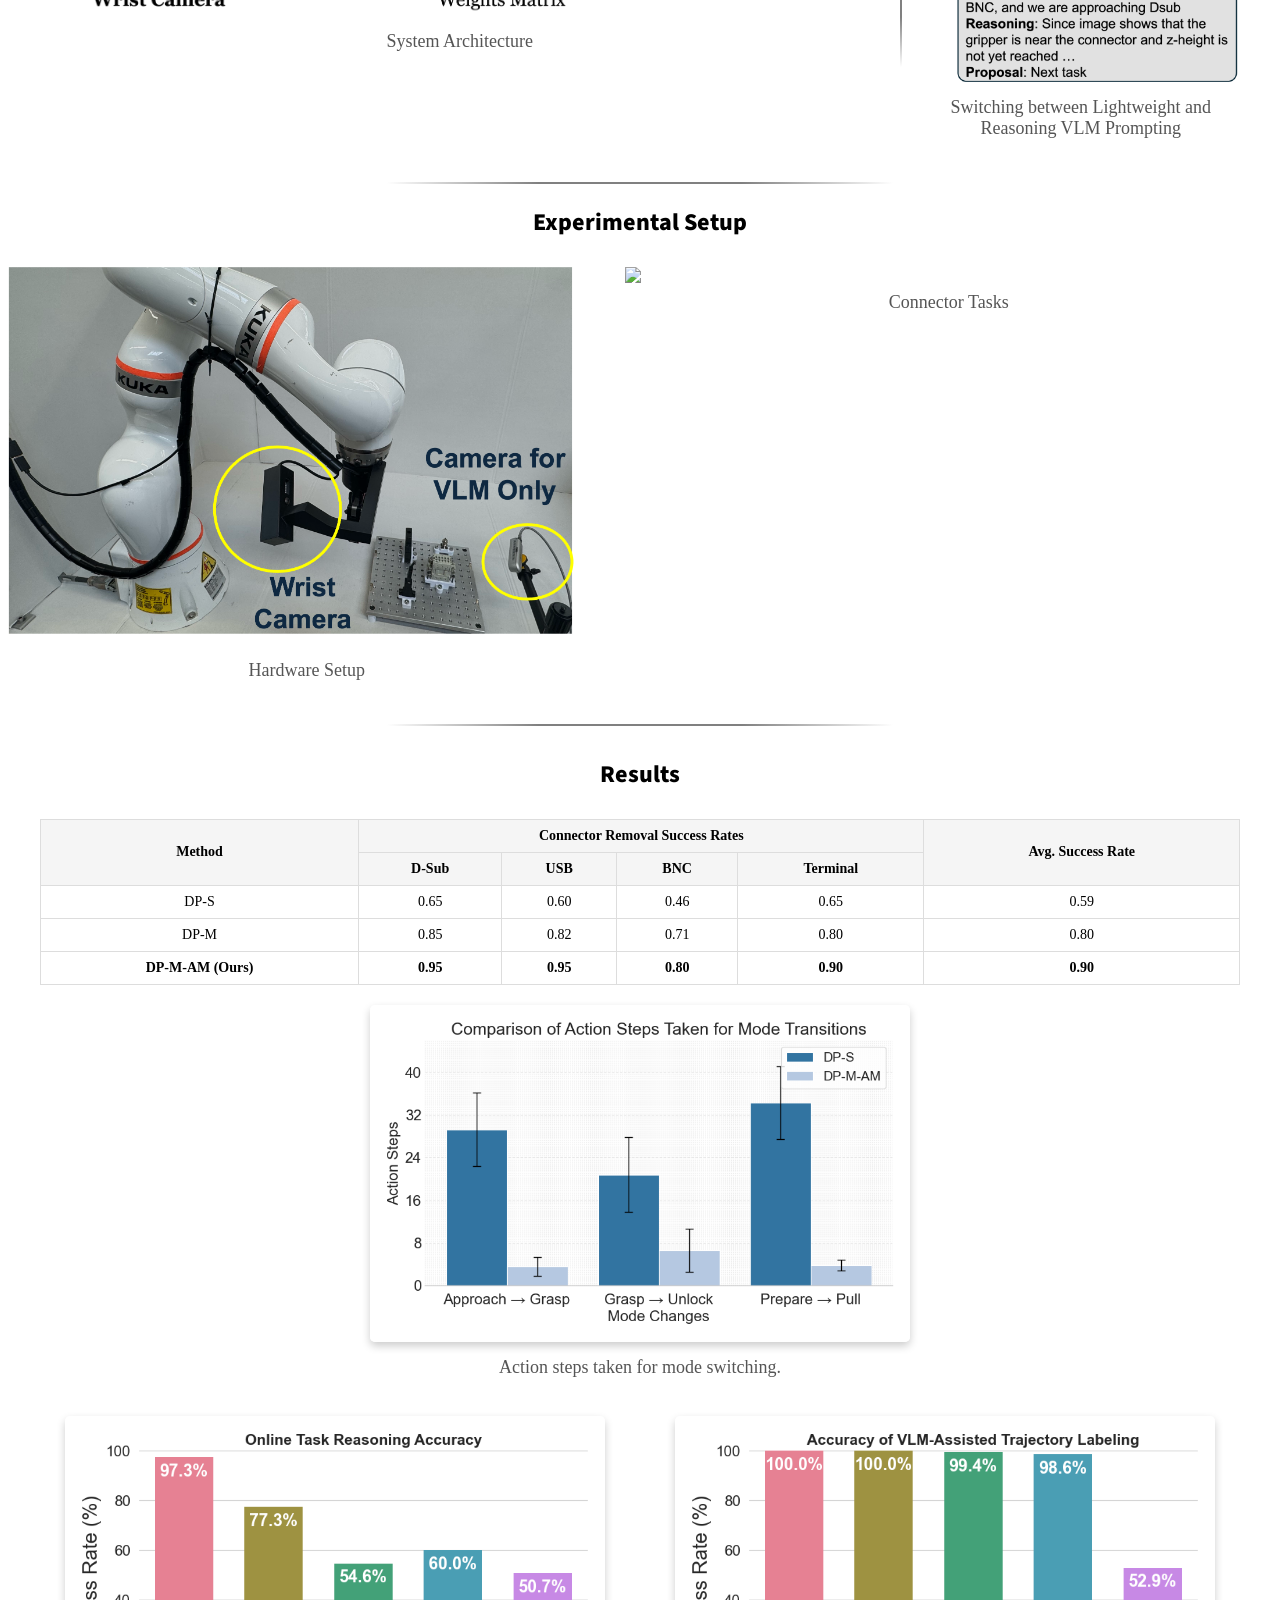
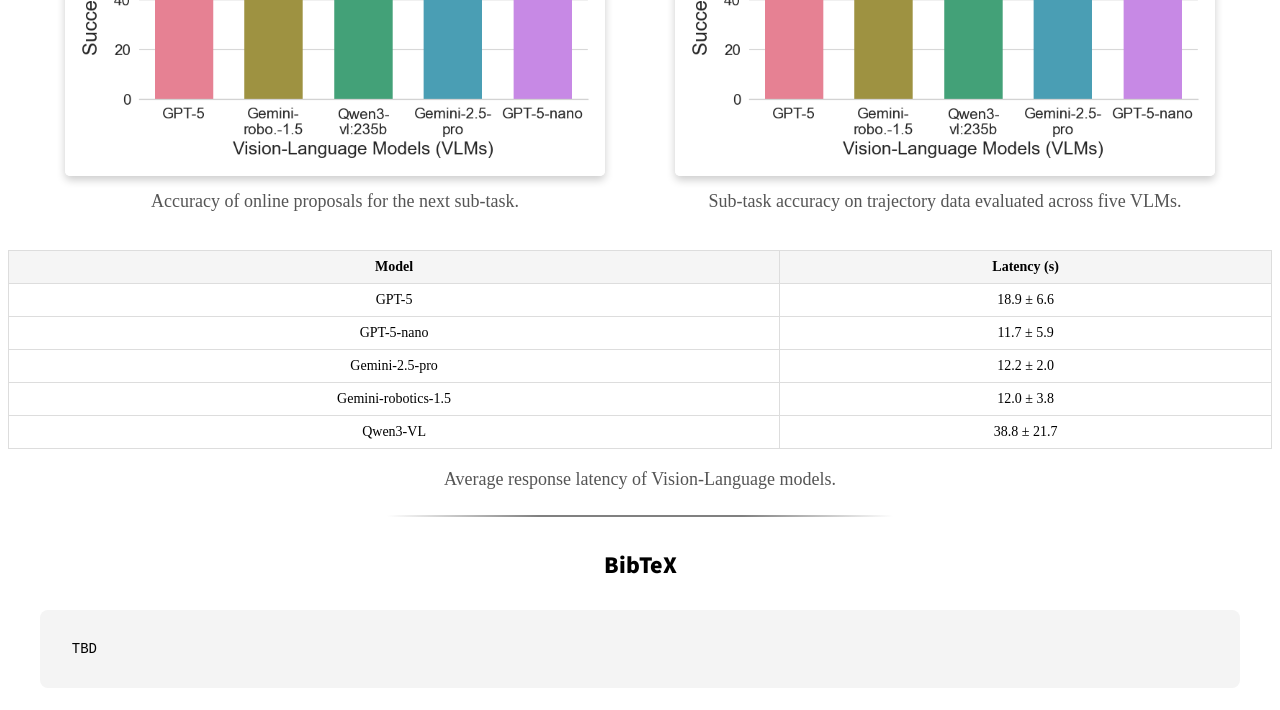
==== commit 99df4a76: "fixed results table to be consistent with paper" ====
--- a/index.html
+++ b/index.html
@@ -863,9 +863,9 @@
                   <td>DP-S</td>
                   <td>0.65</td>
                   <td>0.60</td>
+                  <td>0.46</td>
                   <td>0.65</td>
-                  <td>0.46</td>
-                  <td>0.76</td>
+                  <td>0.59</td>
                   <!-- <td>0.3</td>
                   <td>0.1</td>
                   <td>0.2</td>
@@ -881,11 +881,11 @@
               </tr>
               <tr>
                   <td>DP-M</td>
-                  <td>0.90</td>
-                  <td>0.79</td>
+                  <td>0.85</td>
+                  <td>0.82</td>
                   <td>0.71</td>
-                  <td>0.70</td>
-                  <td>0.88</td>
+                  <td>0.80</td>
+                  <td>0.80</td>
                   <!-- <td>0.4</td>
                   <td>0.3</td>
                   <td>0.4</td>
@@ -901,11 +901,11 @@
               </tr>
               <tr class="highlight">
                   <td>DP-M-AM (Ours)</td>
-                  <td>0.90</td>
-                  <td>0.95</td>
-                  <td>0.85</td>
                   <td>0.95</td>
                   <td>0.95</td>
+                  <td>0.80</td>
+                  <td>0.90</td>
+                  <td>0.90</td>
                   <!-- <td>0.9</td> -->
                   <!-- <td>1.0</td>
                   <td>0.97</td>
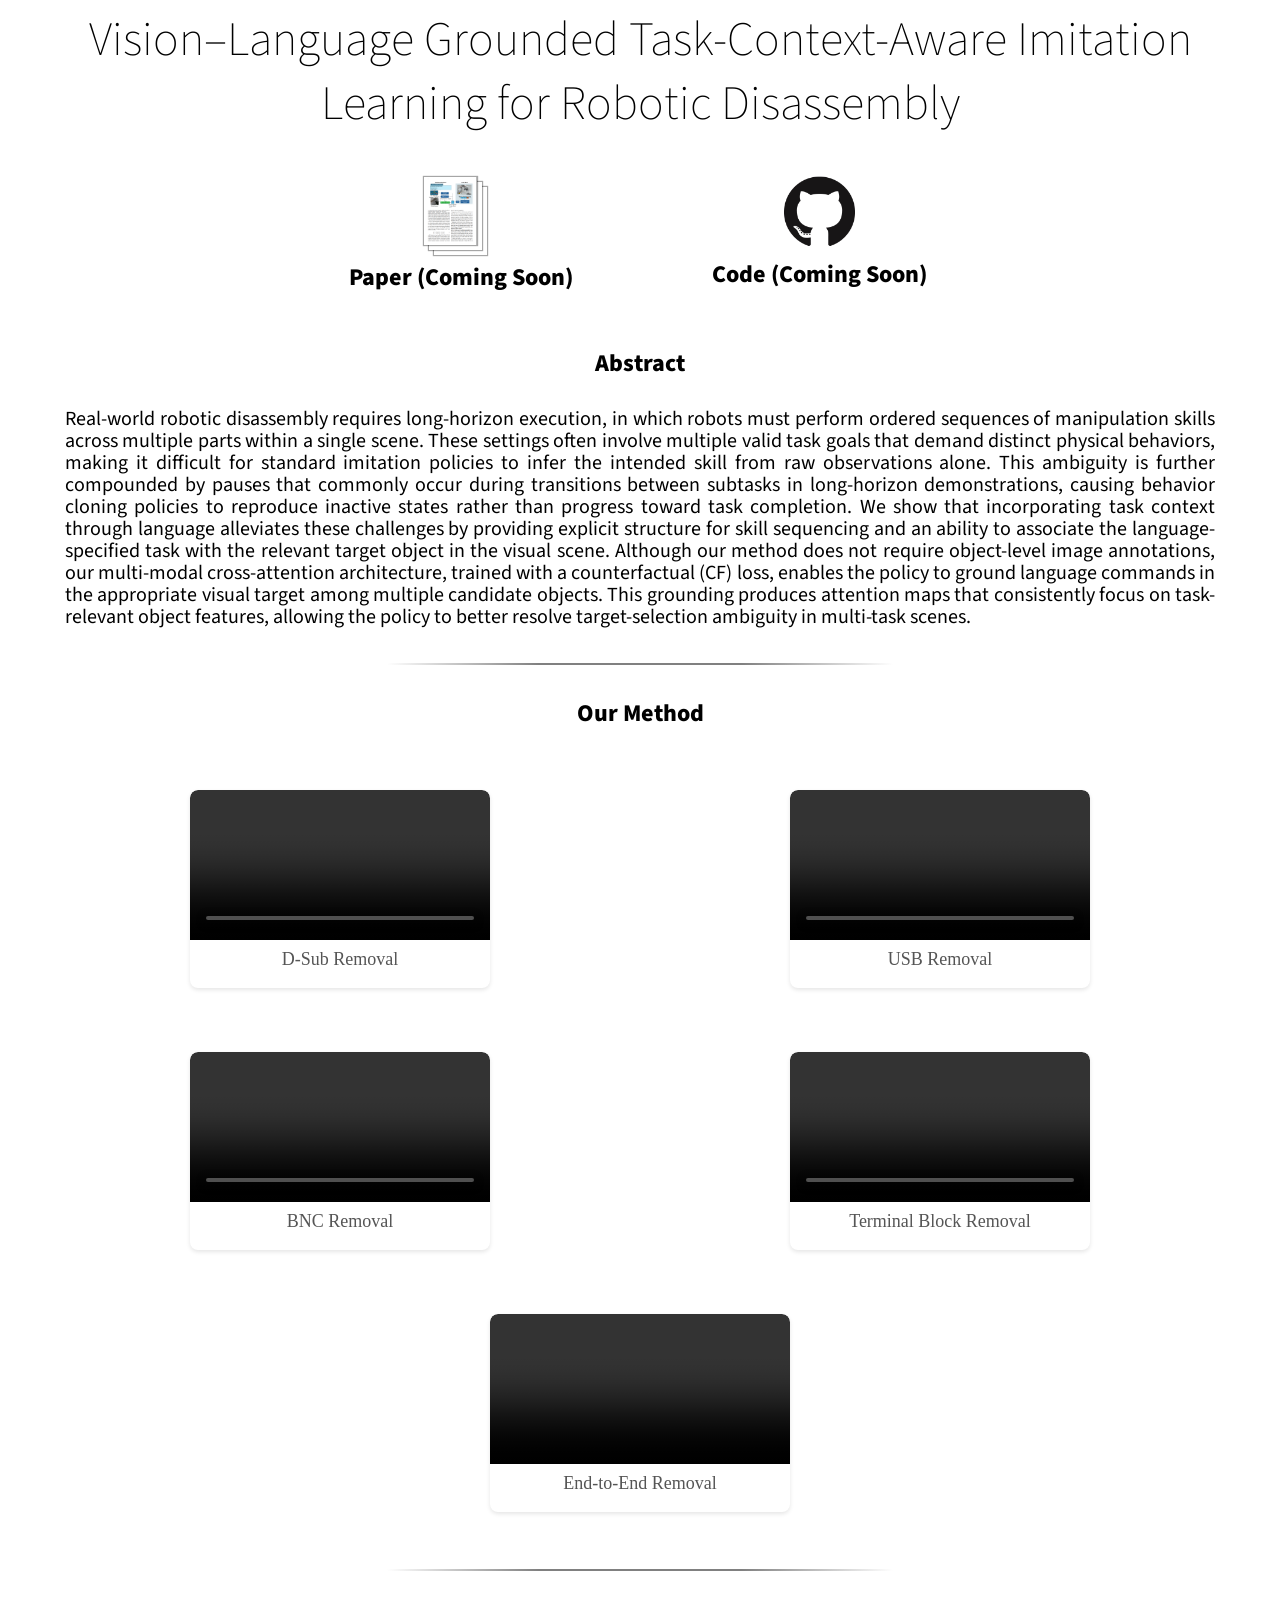
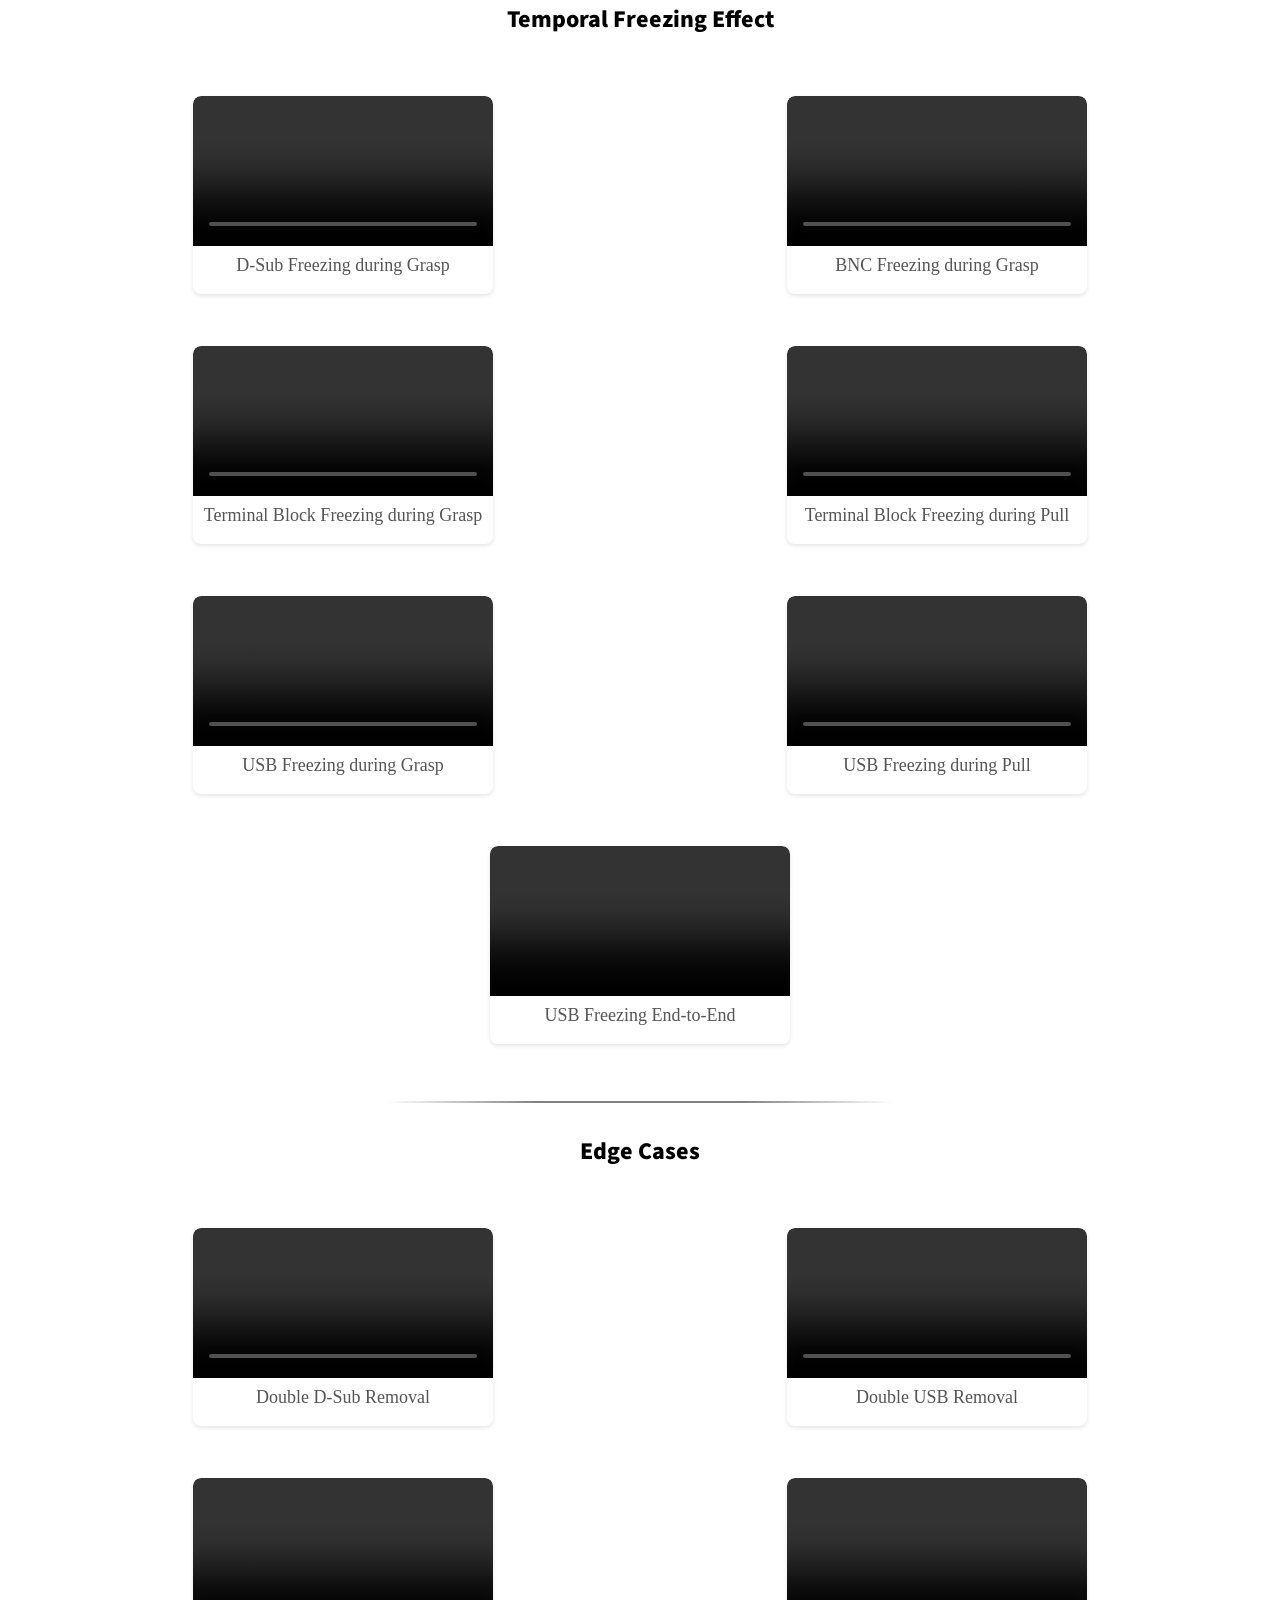
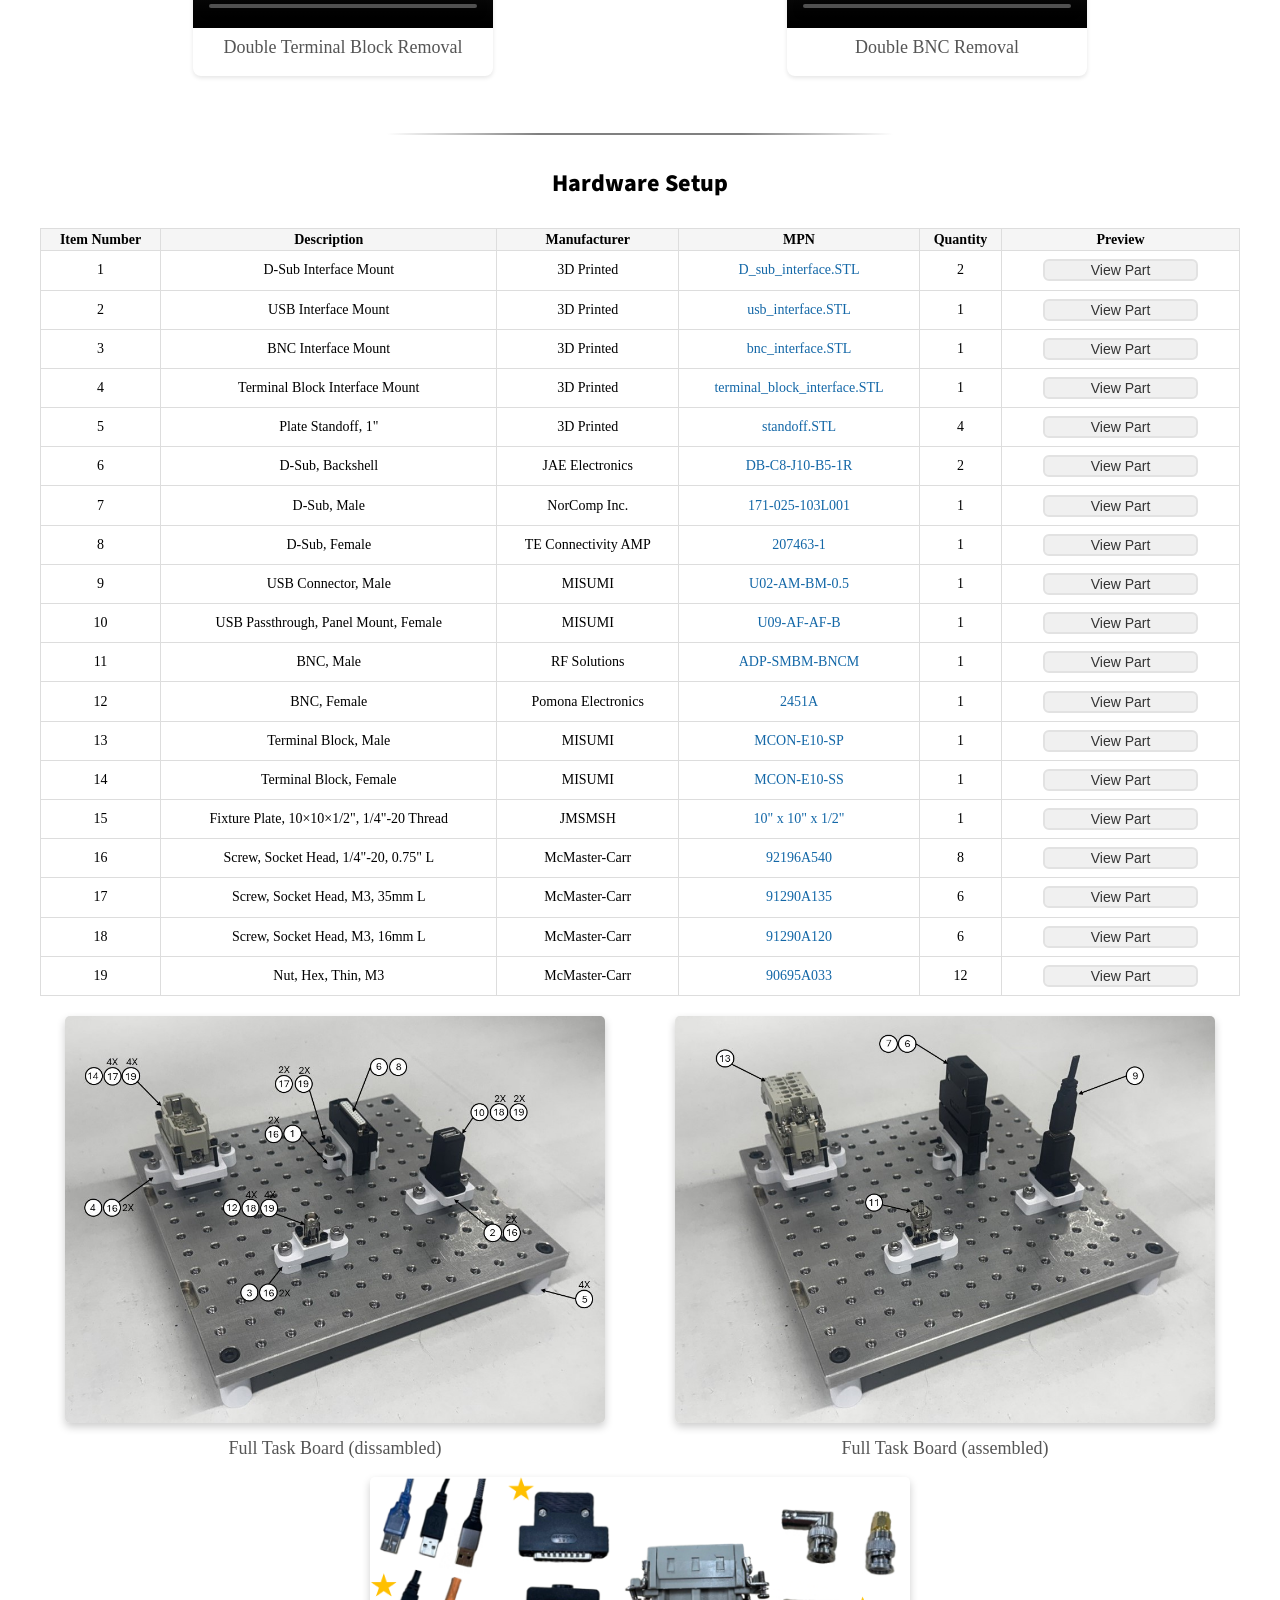
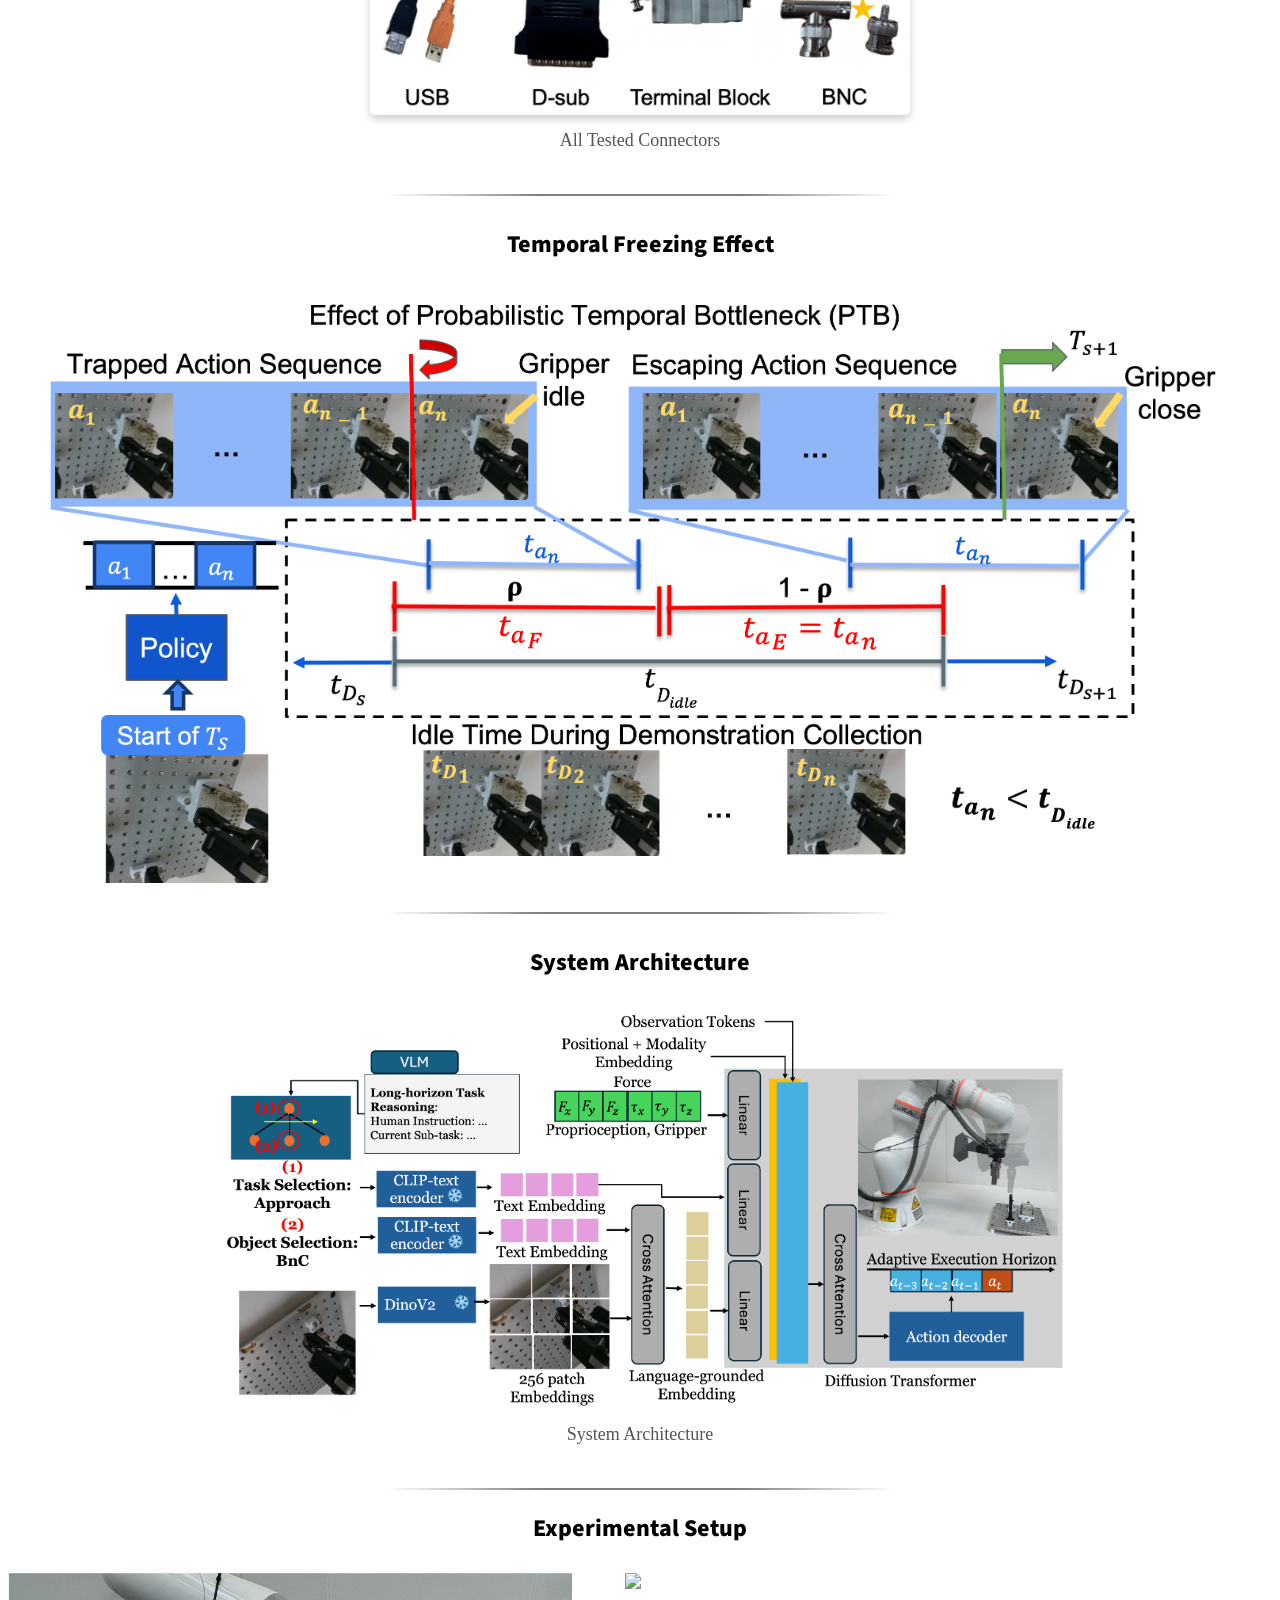
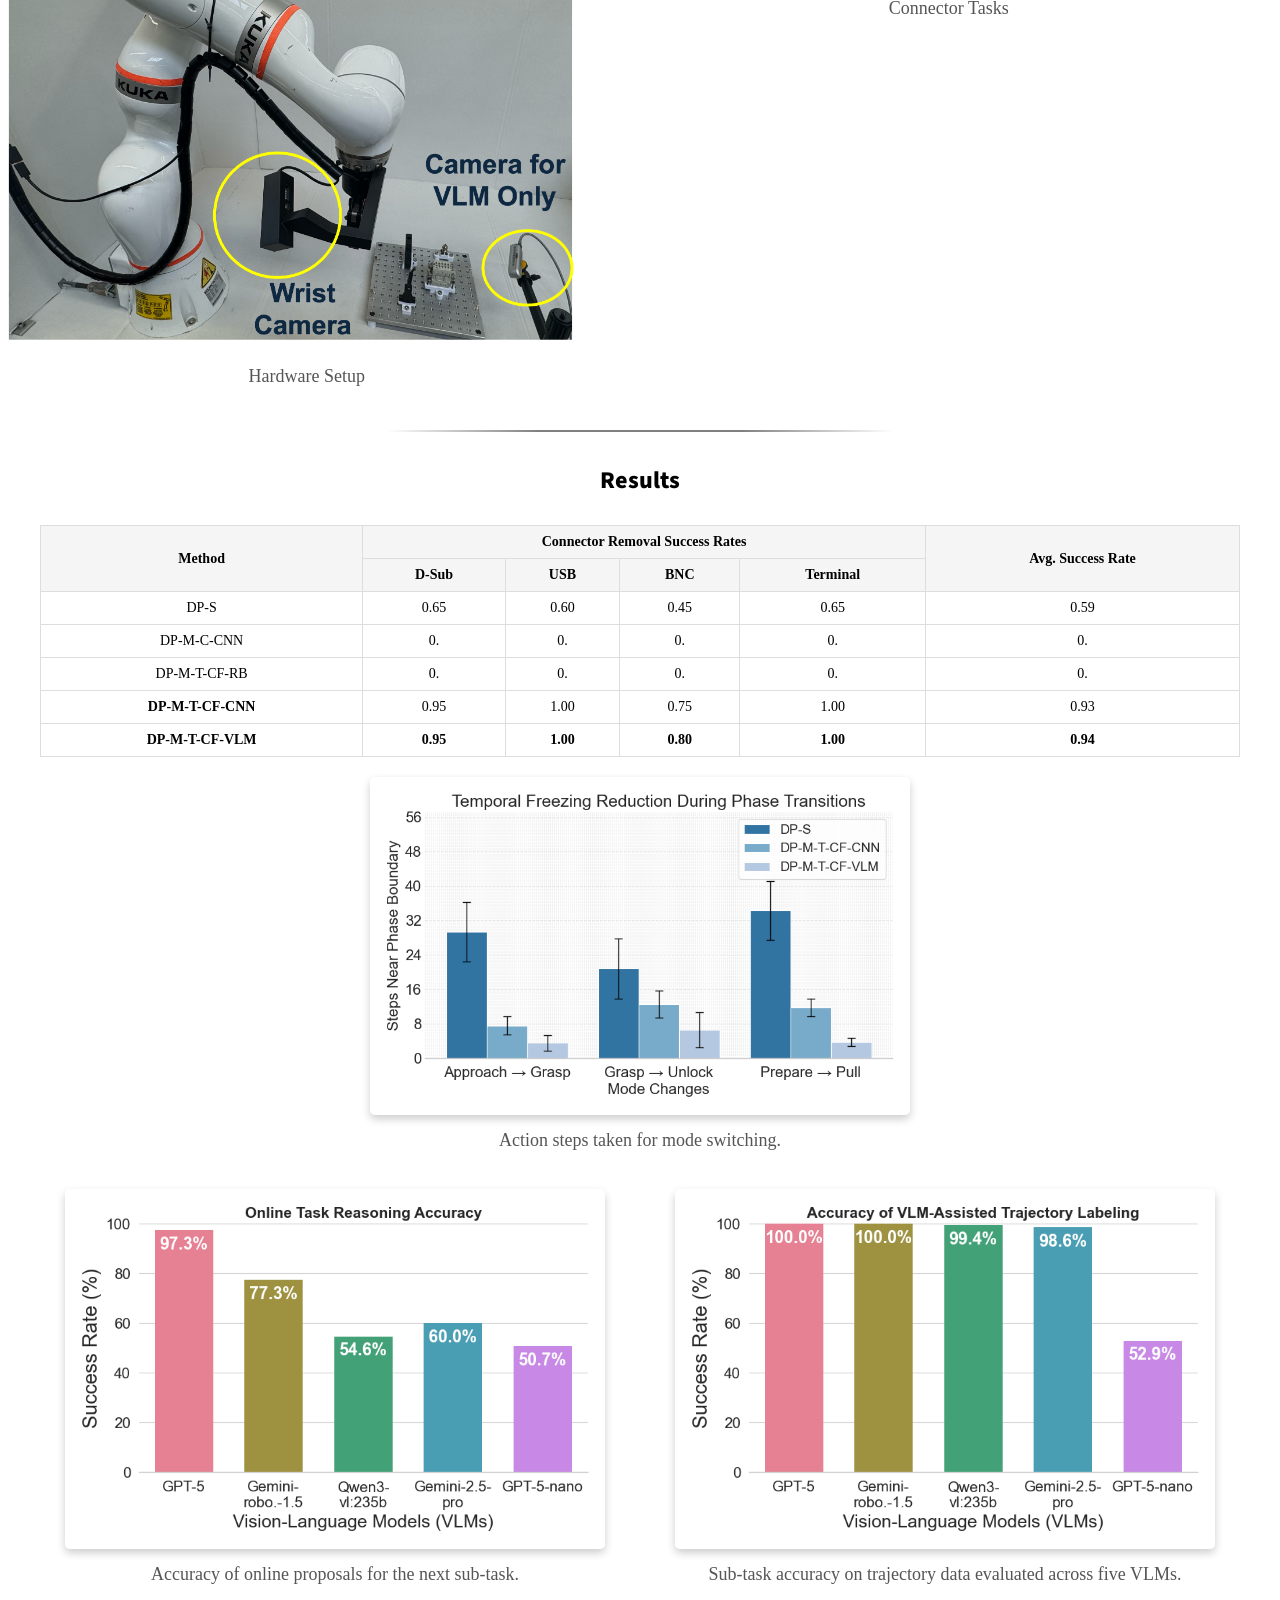
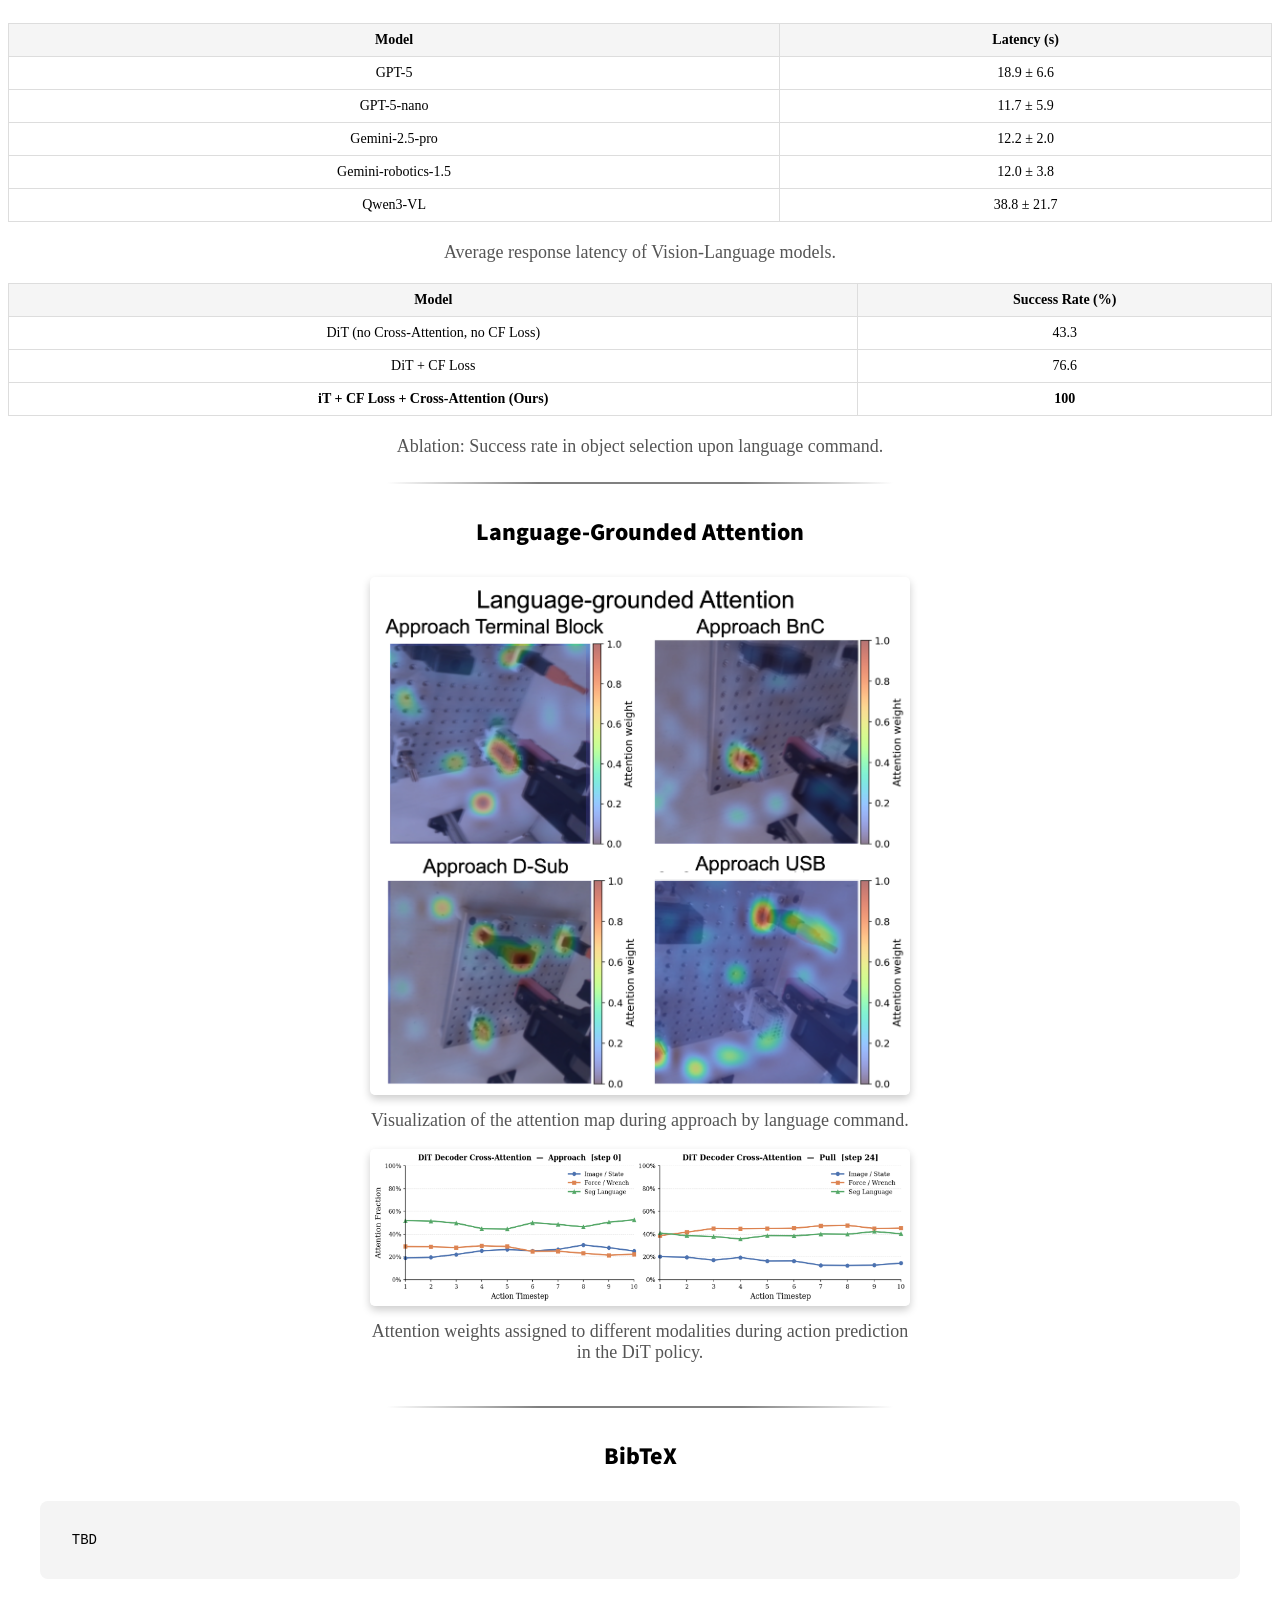
==== commit c7333050: "added all new and relevant tables/figures from paper additions" ====
--- a/index.html
+++ b/index.html
@@ -44,19 +44,19 @@
   </head>
   
   <body>
-    <div class="header">
+    <!-- <div class="header">
       <img src="images/usc-logo.png" alt="USC Logo" class="usc-logo">
-    </div>
+    </div> -->
 
     <center>
-      <h1 class="title">Task-Context-Aware Imitation Learning with 
-        Vision-language Guided Inference for Robotic Multi-Task Disassembly</h1>
+      <h1 class="title">Vision–Language Grounded Task-Context-Aware
+Imitation Learning for Robotic Disassembly</h1>
     </center>
 
     <br>
     <table align=center width=1000px>
       <tr>
-        <td align=center width=150px>
+        <!-- <td align=center width=150px>
           <center>
             <span class="author">Jeon Ho Kang</a></span>
           </center>
@@ -75,11 +75,11 @@
           <center>
             <span class="author">Satyandra K. Gupta</a></span>
           </center>
-        </td>
+        </td> -->
       </tr>
     </table>
 
-    <table align=center width=700px>
+    <!-- <table align=center width=700px>
       <tr>
         <td align=center width=100px>
           <center>
@@ -87,7 +87,7 @@
           </center>
         </td>
       </tr>
-    </table>
+    </table> -->
 
     <div class="container">
       <table align=center width=60%>
@@ -95,13 +95,13 @@
           <td align=center width=33%>
             <center>
               <img class="layered-paper" width=15% src="images/pg4.png"/>
-              <p class="sectitle"><a href="">Paper (Coming Soon)</a></p>
+              <p class="sectitle">Paper (Coming Soon)</p>
             </center>
           </td>
           <td align=center width=33%>
             <center>
               <img width=20% src="images/github.png"/>
-              <p class="sectitle"><a href="">Code (Coming Soon)</a></p>
+              <p class="sectitle">Code (Coming Soon)</p>
             </center>
           </td>
           <!-- <td align=center width=33%>
@@ -117,29 +117,7 @@
     <div class="container" id="abstract">
       <center><h2 class="sectitle">Abstract</h2></center>
       <p class="text">
-        Recent advances in imitation learning have enabled
-        robots to execute an increasingly diverse set of manipulation
-        skills. However, real-world manufacturing assembly and disassembly
-        require long-horizon, multi-task operation, where robots
-        must identify and switch between context-appropriate skills. A
-        single scene may contain multiple task objectives—such as BNC,
-        terminal block, USB, and other connectors—requiring the robot
-        to reason over several possible goals within the same observation
-        space. Moreover, each connector type demands distinct motion
-        strategies (e.g., wiggling, prying, rotating to unlock), making it
-        difficult for policies trained solely on visual and force observations
-        to reliably generalize. Humans naturally overcome this complexity
-        by segmenting long-horizon demonstrations into meaningful
-        sub-task modes and using high-level reasoning, often expressed in
-        language, to guide sequencing and execution. Motivated by this
-        insight, we tackle two key challenges: (1) improving policy efficiency
-        and robustness by structuring manipulation into language-guided
-        sub-task modes, and (2) enabling a high-level Vision-Language
-        Model (VLM) to select the appropriate sub-task based
-        on natural-language prompts and scene context. Furthermore,
-        we introduce an adaptive modality-weighting framework that
-        dynamically adjusts the contribution of visual and force cues
-        depending on the current sub-task mode.
+        Real-world robotic disassembly requires long-horizon execution, in which robots must perform ordered sequences of manipulation skills across multiple parts within a single scene. These settings often involve multiple valid task goals that demand distinct physical behaviors, making it difficult for standard imitation policies to infer the intended skill from raw observations alone. This ambiguity is further compounded by pauses that commonly occur during transitions between subtasks in long-horizon demonstrations, causing behavior cloning policies to reproduce inactive states rather than progress toward task completion. We show that incorporating task context through language alleviates these challenges by providing explicit structure for skill sequencing and an ability to associate the language-specified task with the relevant target object in the visual scene. Although our method does not require object-level image annotations, our multi-modal cross-attention architecture, trained with a counterfactual (CF) loss, enables the policy to ground language commands in the appropriate visual target among multiple candidate objects. This grounding produces attention maps that consistently focus on task-relevant object features, allowing the policy to better resolve target-selection ambiguity in multi-task scenes.
       </p>
     </div>
     <div class="divider"></div>
@@ -172,11 +150,12 @@
           <p class="caption">Terminal Block Removal</p>
         </div>
         <div class="video-case video-center">
-        <video controls playsinline autoplay muted loop>
-          <source src="videos/demo/demos/end_to_end_demo.mov" type="video/mp4">
-        </video>
-        <p class="caption">End-to-End Removal</p>
-      </div>
+          <video controls playsinline autoplay muted loop>
+            <source src="videos/demo/demos/end_to_end_demo.mov" type="video/mp4">
+            <!-- <source src="videos/end_to_end/IIT_Video.mov" type="video/mp4"> -->
+          </video>
+          <p class="caption">End-to-End Removal</p>
+        </div>
       </div>
     </div>
     <div class="divider"></div>
@@ -223,15 +202,13 @@
           </video>
           <p class="caption">USB Freezing during Pull</p>
         </div>
-      </div>
-
-      <div class="video-case video-center">
-        <video controls playsinline autoplay muted loop>
-          <source src="videos/freezing_effect/usb_etoe_freezing.mov" type="video/mp4">
-        </video>
-        <p class="caption">USB Freezing End-to-End</p>
-      </div>
-
+        <div class="video-case video-center">
+          <video controls playsinline autoplay muted loop>
+            <source src="videos/freezing_effect/usb_etoe_freezing.mov" type="video/mp4">
+          </video>
+          <p class="caption">USB Freezing End-to-End</p>
+        </div>
+      </div>
     </div>
     <div class="divider"></div>
     
@@ -696,6 +673,10 @@
           <p class="caption">Full Task Board (assembled)</p>
         </div>
       </div>
+      <div class="image-case">
+        <img src="images/BOM/parts.png" class="bom-image">
+        <p class="caption">All Tested Connectors</p>
+      </div>
 
       <!-- <div id="hw_setup_grid">
         <div class="column">
@@ -760,14 +741,15 @@
         
         <div class="bottom-images">
           <div class="large-part-image">
-            <img src="images/tca_system_architecture.png"></img>
+            <!-- <img src="images/tca_system_architecture.png"></img> -->
+            <img src="images/new_arch_diagram.png"></img>
             <center><p class="caption">System Architecture</p></center>
           </div>
-          <div class="vert-divider"></div>
+          <!-- <div class="vert-divider"></div>
           <div class="small-part-image">
             <img src="images/online_vlm_arch_2.png"></img>
             <center><p class="caption">Switching between Lightweight and Reasoning VLM Prompting</p></center>
-          </div>
+          </div> -->
         </div>
 
       </div>
@@ -863,7 +845,8 @@
                   <td>DP-S</td>
                   <td>0.65</td>
                   <td>0.60</td>
-                  <td>0.46</td>
+                  <!-- <td>0.46</td> -->
+                  <td>0.45</td>
                   <td>0.65</td>
                   <td>0.59</td>
                   <!-- <td>0.3</td>
@@ -879,13 +862,33 @@
                   <td>0.6</td>
                   <td>0.39</td> -->
               </tr>
-              <tr>
+              <!-- <tr>
                   <td>DP-M</td>
                   <td>0.85</td>
                   <td>0.82</td>
                   <td>0.71</td>
                   <td>0.80</td>
                   <td>0.80</td>
+                  <td>0.4</td>
+                  <td>0.3</td>
+                  <td>0.4</td>
+                  <td>0.1</td>
+                  <td>0.4</td>
+                  <td>0.8</td>
+                  <td>0.43</td>
+                  <td>0.6</td>
+                  <td>0.5</td>
+                  <td>0.9</td>
+                  <td>0.67</td>
+                  <td>0.48</td>
+              </tr> -->
+              <tr>
+                  <td>DP-M-C-CNN</td>
+                  <td>0.</td>
+                  <td>0.</td>
+                  <td>0.</td>
+                  <td>0.</td>
+                  <td>0.</td>
                   <!-- <td>0.4</td>
                   <td>0.3</td>
                   <td>0.4</td>
@@ -899,13 +902,73 @@
                   <td>0.67</td>
                   <td>0.48</td> -->
               </tr>
-              <tr class="highlight">
+              <tr>
+                  <td>DP-M-T-CF-RB</td>
+                  <td>0.</td>
+                  <td>0.</td>
+                  <td>0.</td>
+                  <td>0.</td>
+                  <td>0.</td>
+                  <!-- <td>0.4</td>
+                  <td>0.3</td>
+                  <td>0.4</td>
+                  <td>0.1</td>
+                  <td>0.4</td>
+                  <td>0.8</td>
+                  <td>0.43</td>
+                  <td>0.6</td>
+                  <td>0.5</td>
+                  <td>0.9</td>
+                  <td>0.67</td>
+                  <td>0.48</td> -->
+              </tr>
+              <!-- <tr class="highlight">
                   <td>DP-M-AM (Ours)</td>
                   <td>0.95</td>
                   <td>0.95</td>
                   <td>0.80</td>
                   <td>0.90</td>
                   <td>0.90</td>
+                  <td>0.9</td> -->
+                  <!-- <td>1.0</td>
+                  <td>0.97</td>
+                  <td>1.0</td>
+                  <td>1.0</td>
+                  <td>1.0</td>
+                  <td>1.0</td>
+                  <td>1.0</td>
+                  <td>1.0</td>
+                  <td>1.0</td>
+                  <td>1.0</td>
+                  <td>0.96</td>
+              </tr> -->
+              <tr>
+                  <td><b>DP-M-T-CF-CNN</b></td>
+                  <td>0.95</td>
+                  <td>1.00</td>
+                  <td>0.75</td>
+                  <td>1.00</td>
+                  <td>0.93</td>
+                  <!-- <td>0.9</td> -->
+                  <!-- <td>1.0</td>
+                  <td>0.97</td>
+                  <td>1.0</td>
+                  <td>1.0</td>
+                  <td>1.0</td>
+                  <td>1.0</td>
+                  <td>1.0</td>
+                  <td>1.0</td>
+                  <td>1.0</td>
+                  <td>1.0</td>
+                  <td>0.96</td> -->
+              </tr>
+              <tr class="highlight">
+                  <td>DP-M-T-CF-VLM</td>
+                  <td>0.95</td>
+                  <td>1.00</td>
+                  <td>0.80</td>
+                  <td>1.00</td>
+                  <td>0.94</td>
                   <!-- <td>0.9</td> -->
                   <!-- <td>1.0</td>
                   <td>0.97</td>
@@ -932,7 +995,8 @@
 
       <div class="image-single">
         <div class="image-case">
-          <img src="images/mode_switch.png" alt="Mode Switch" class="small-image">
+          <!-- <img src="images/mode_switch.png" alt="Mode Switch" class="small-image"> -->
+          <img src="images/mode_switch_new.png" alt="Mode Switch" class="small-image">
           <p class="caption">Action steps taken for mode switching. </p>
         </div>
       </div>
@@ -1009,9 +1073,47 @@
           </tr>
         </table>
         <center><p class="caption">Average response latency of Vision-Language models.</p></center>
+        
+        <table class="results-table">
+          <tr>
+            <!-- <th rowspan="2"></th> -->
+            <th colspan="1">Model</th>
+            <!-- <th rowspan="2"></th> -->
+            <th colspan="1">Success Rate (%)</th>
+          </tr>
+          <tr>
+            <td>DiT (no Cross-Attention, no CF Loss)</td>
+            <td>43.3</td>
+          </tr>
+          <tr>
+            <td>DiT + CF Loss</td>
+            <td>76.6</td>
+          </tr>
+          <tr>
+            <td><b>iT + CF Loss + Cross-Attention (Ours)</b></td>
+            <td><b>100</b></td>
+          </tr>
+        </table>
+        <center><p class="caption">Ablation: Success rate in object selection upon language command.</p></center>
+    
     </div>
     
     <div class="divider"></div>
+    
+    <div class="container" id="result">
+      <center><h2 class="sectitle">Language-Grounded Attention</h2></center>
+      <div class="image-case">
+        <img src="images/attention_vis.png" alt="Labeling Proposal Accuracy">
+        <p class="caption">Visualization of the attention map during approach by language command.</p>
+      </div>
+      <div class="image-case">
+        <img src="images/attn_plot_horizon.png" alt="Labeling Proposal Accuracy">
+        <p class="caption">Attention weights assigned to different modalities during action prediction in the DiT policy.</p>
+      </div>
+    </div>
+
+    <div class="divider"></div>
+
 <div class="container" id="bibtex">
   <center><h2 class="sectitle">BibTeX</h2></center>
   <pre style="background-color: #f4f4f4; padding: 15px; border-radius: 8px; overflow-x: auto; font-size: 14px;">
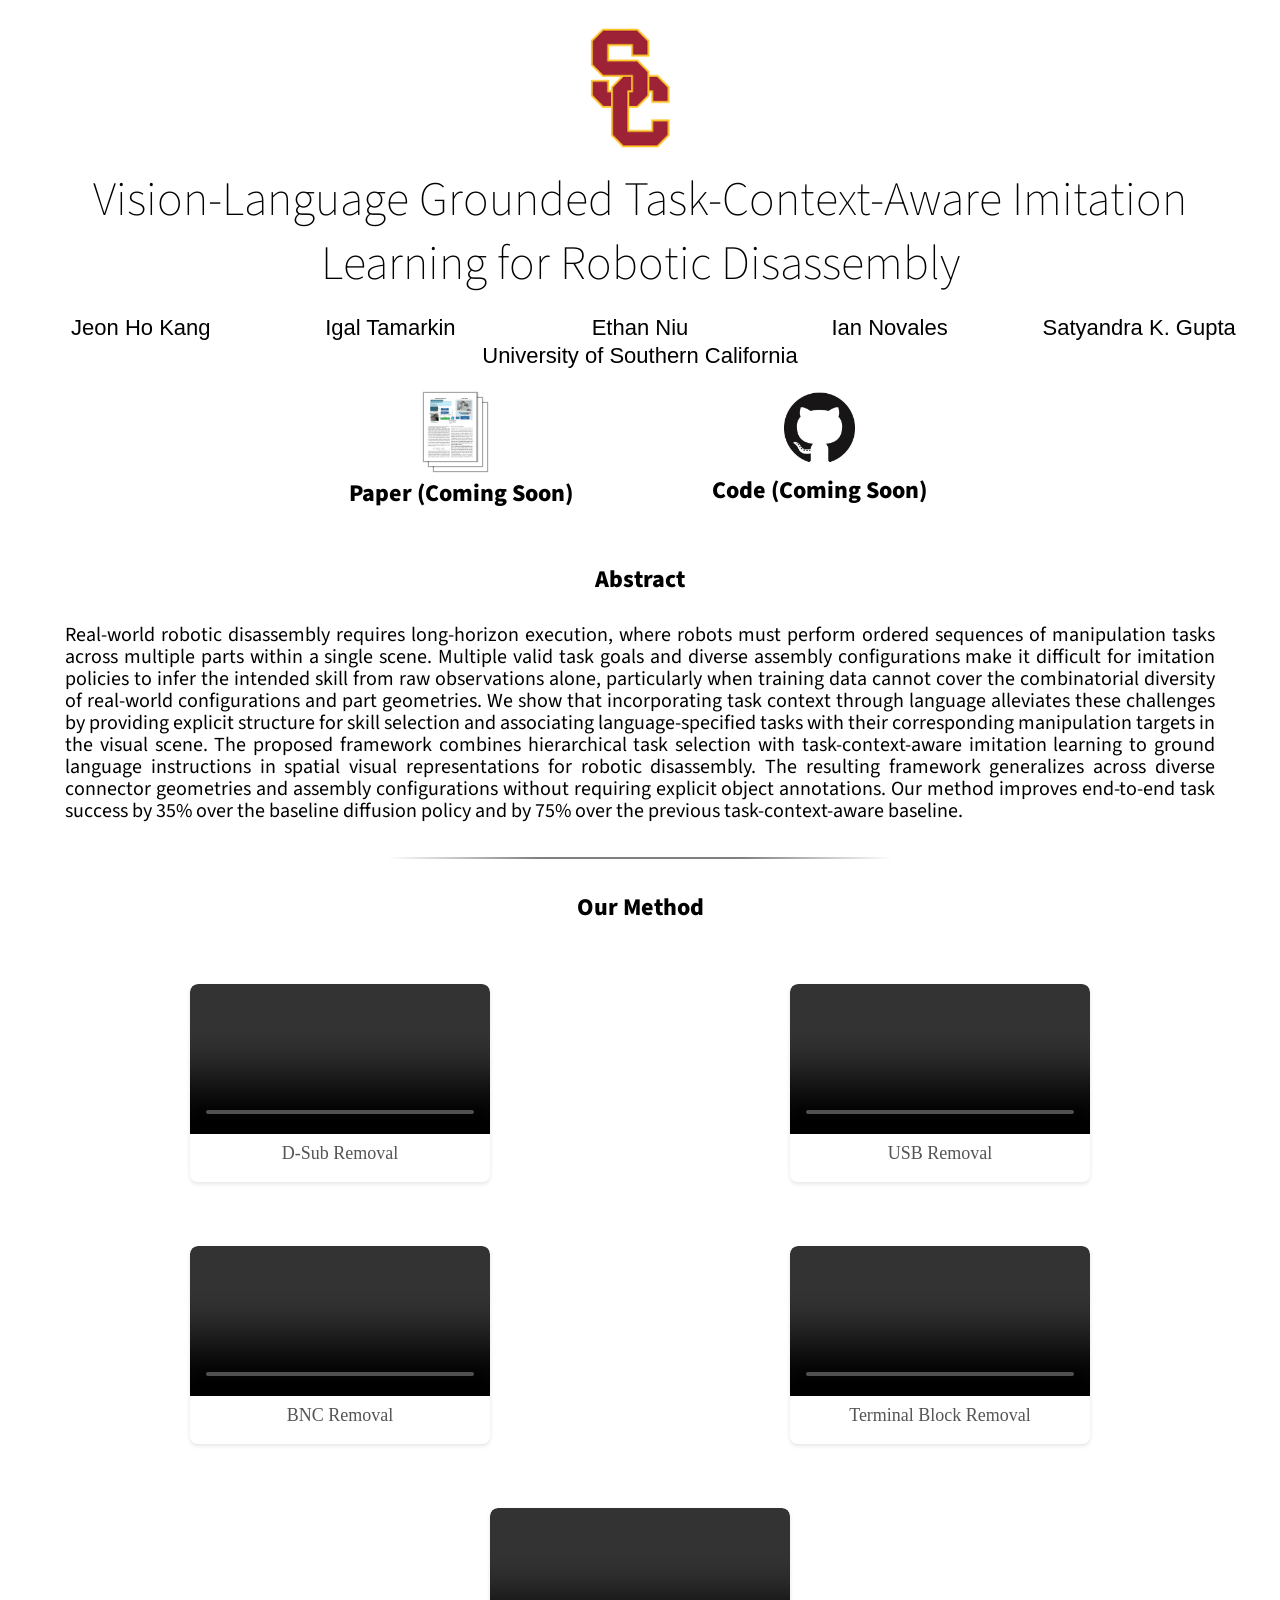
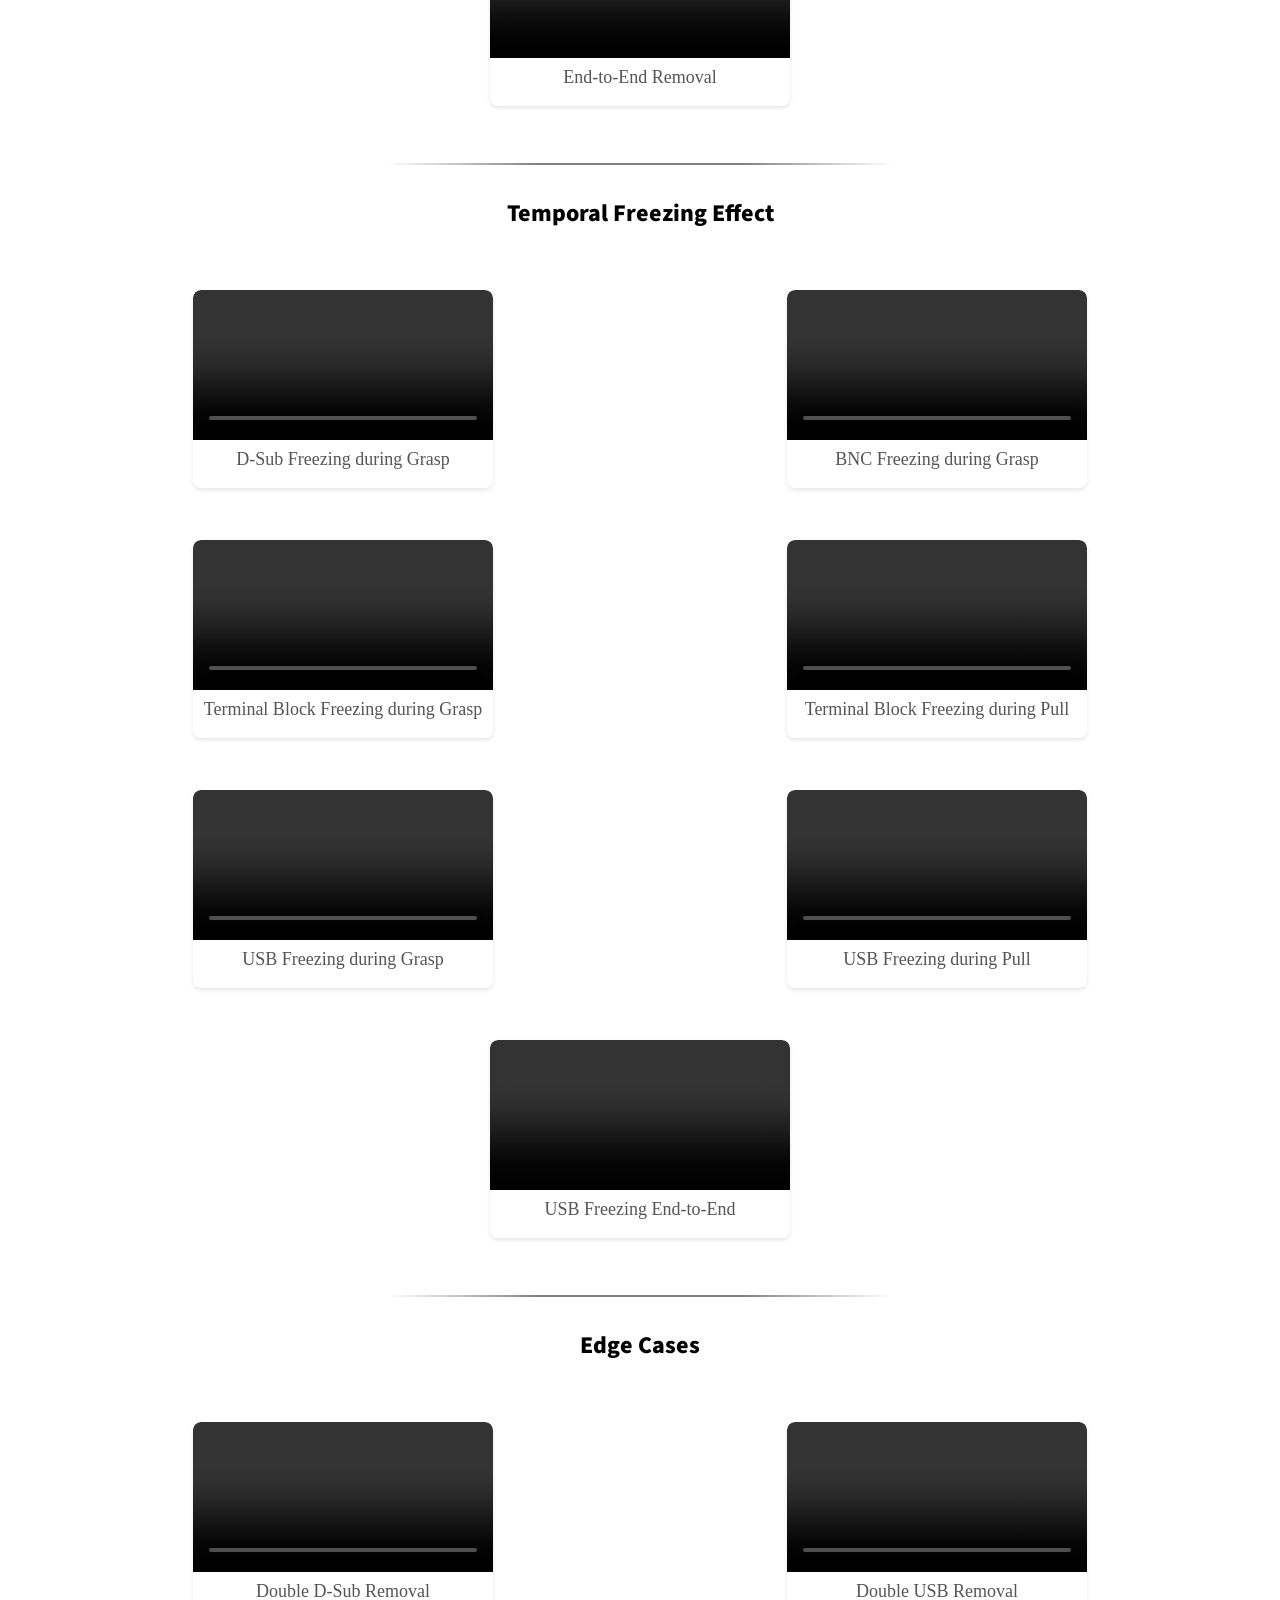
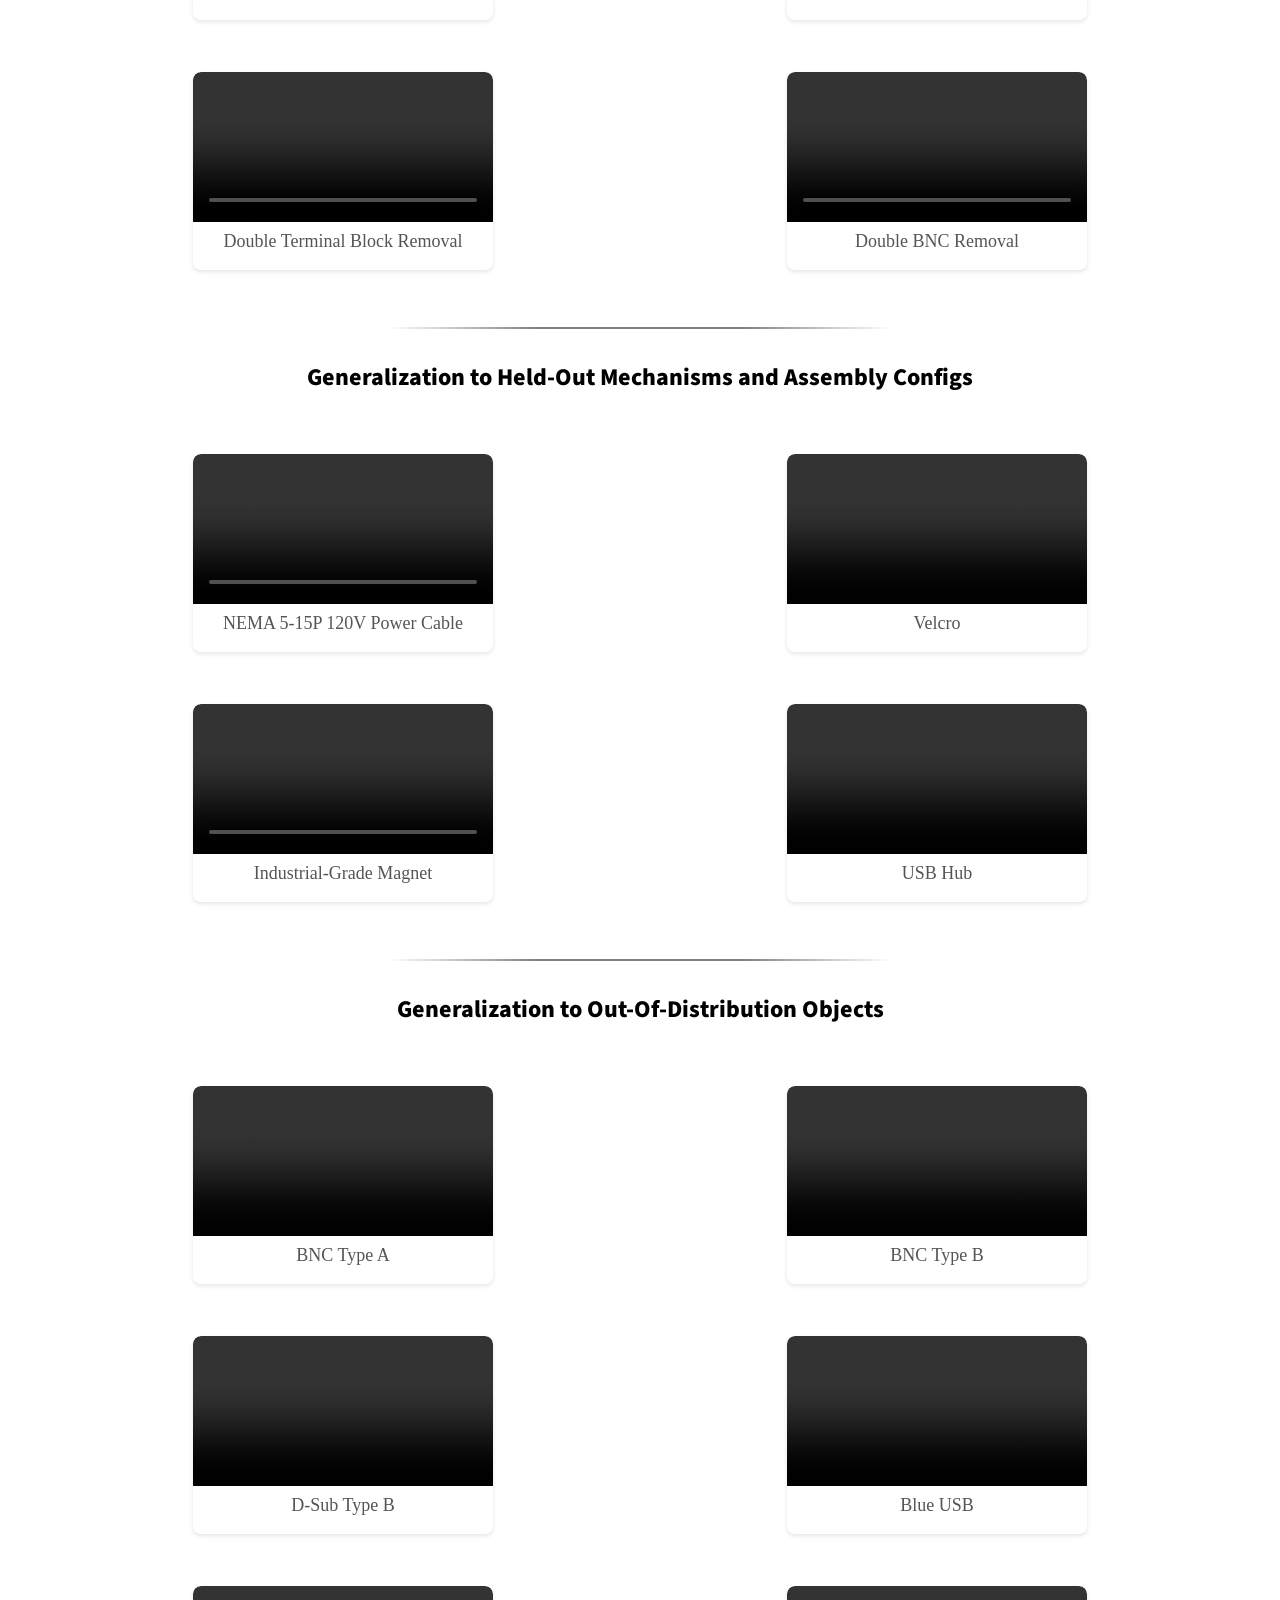
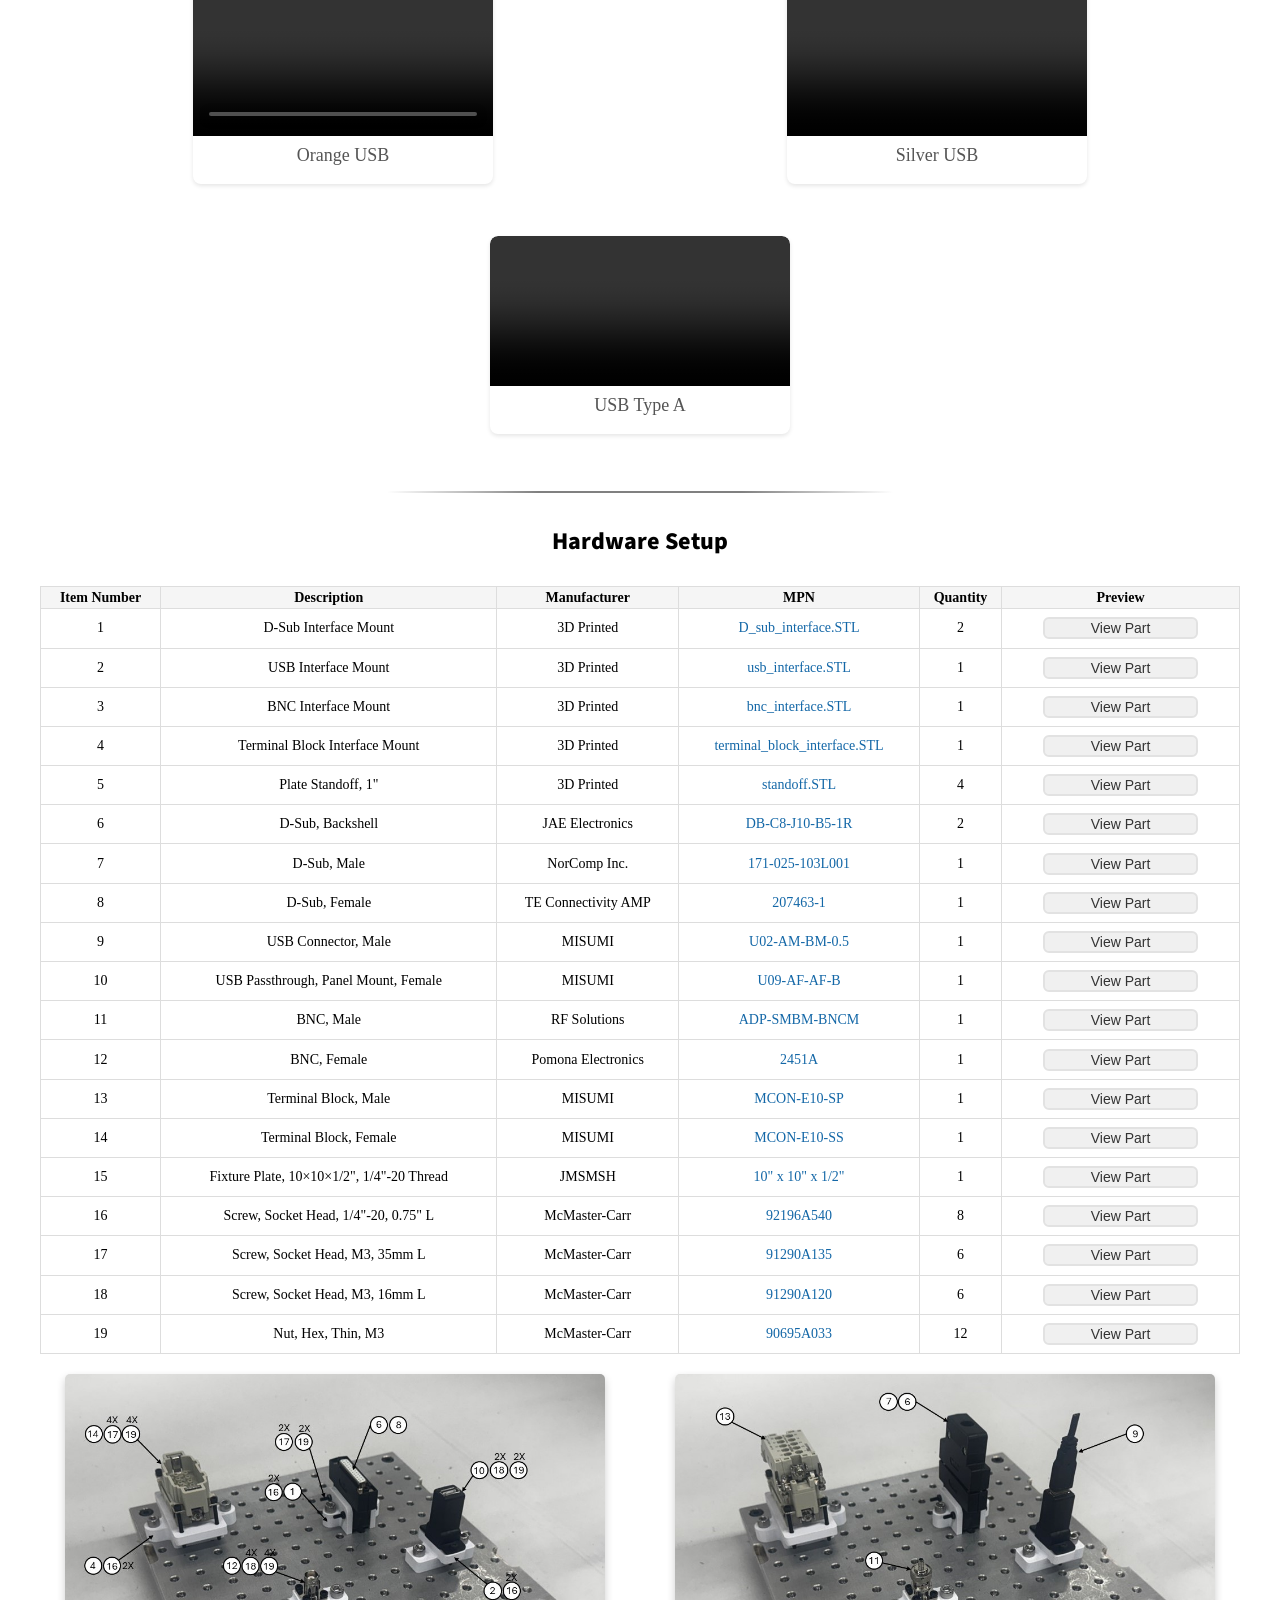
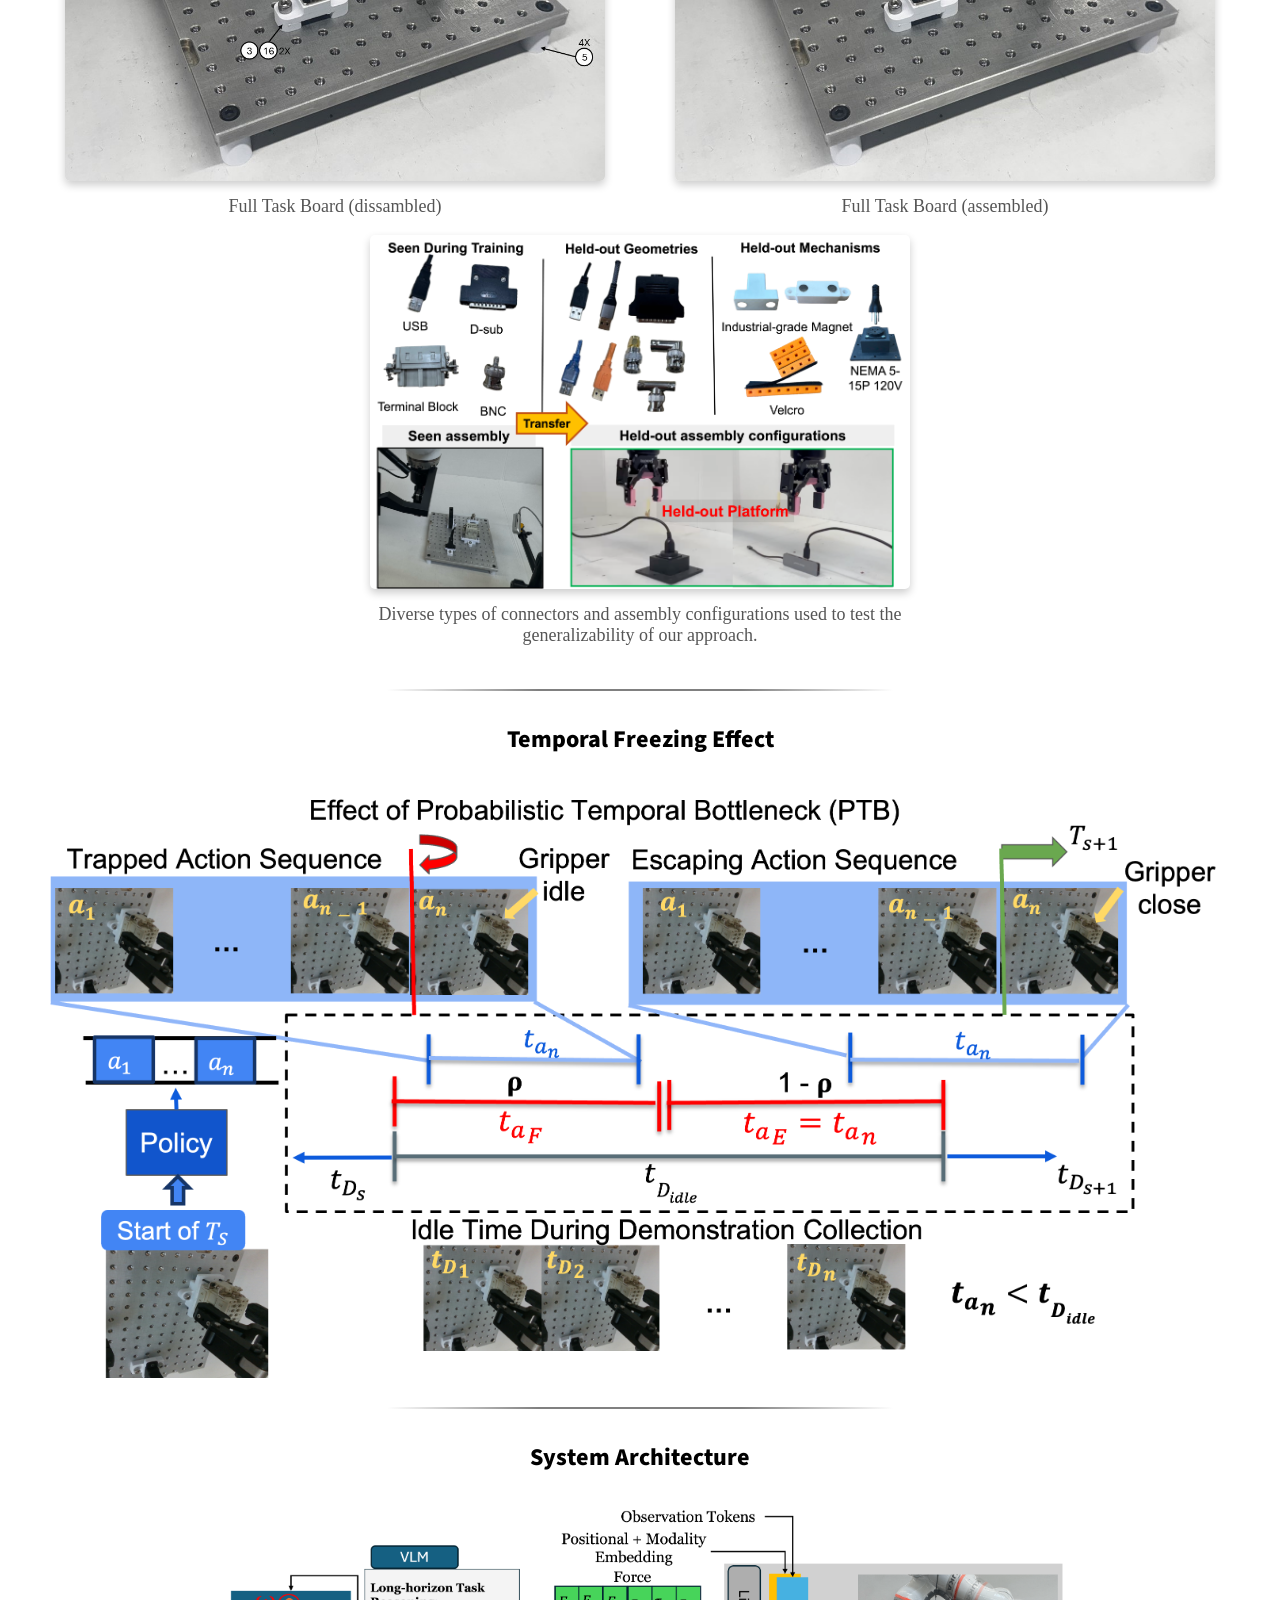
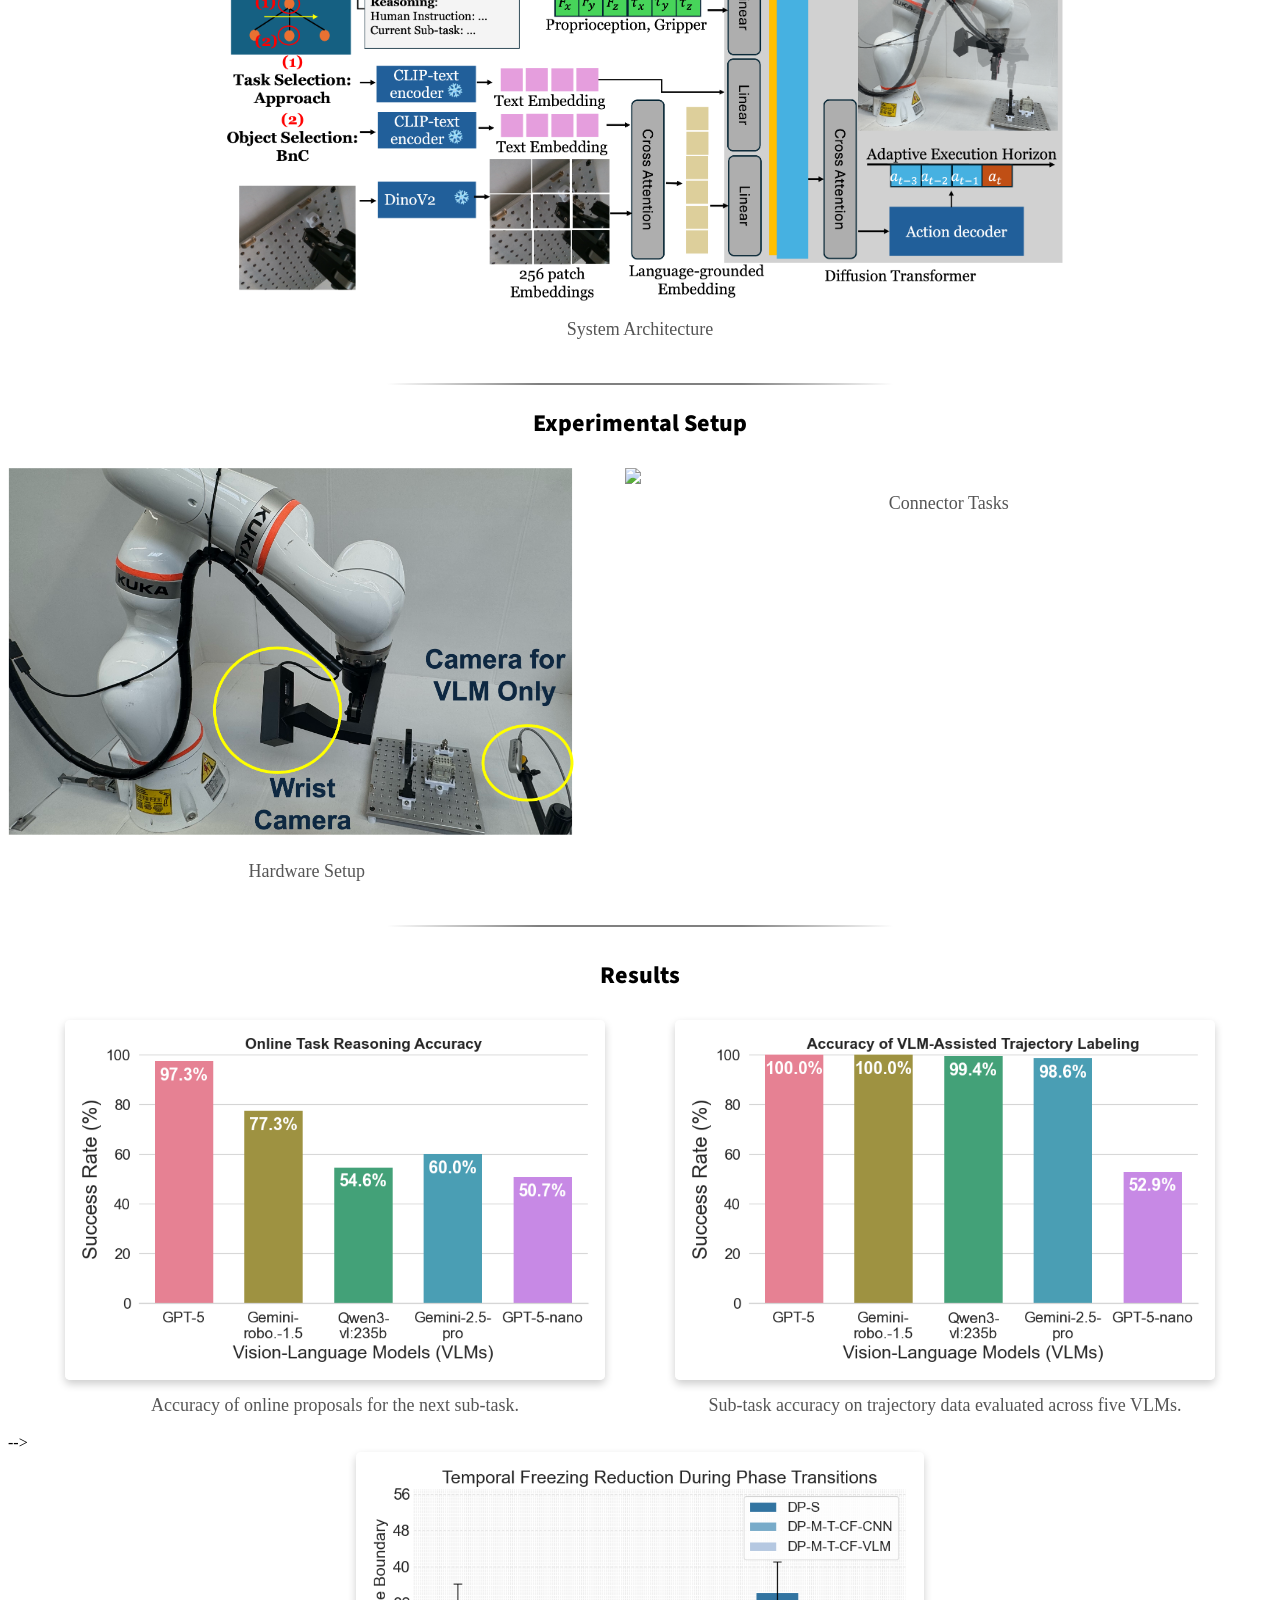
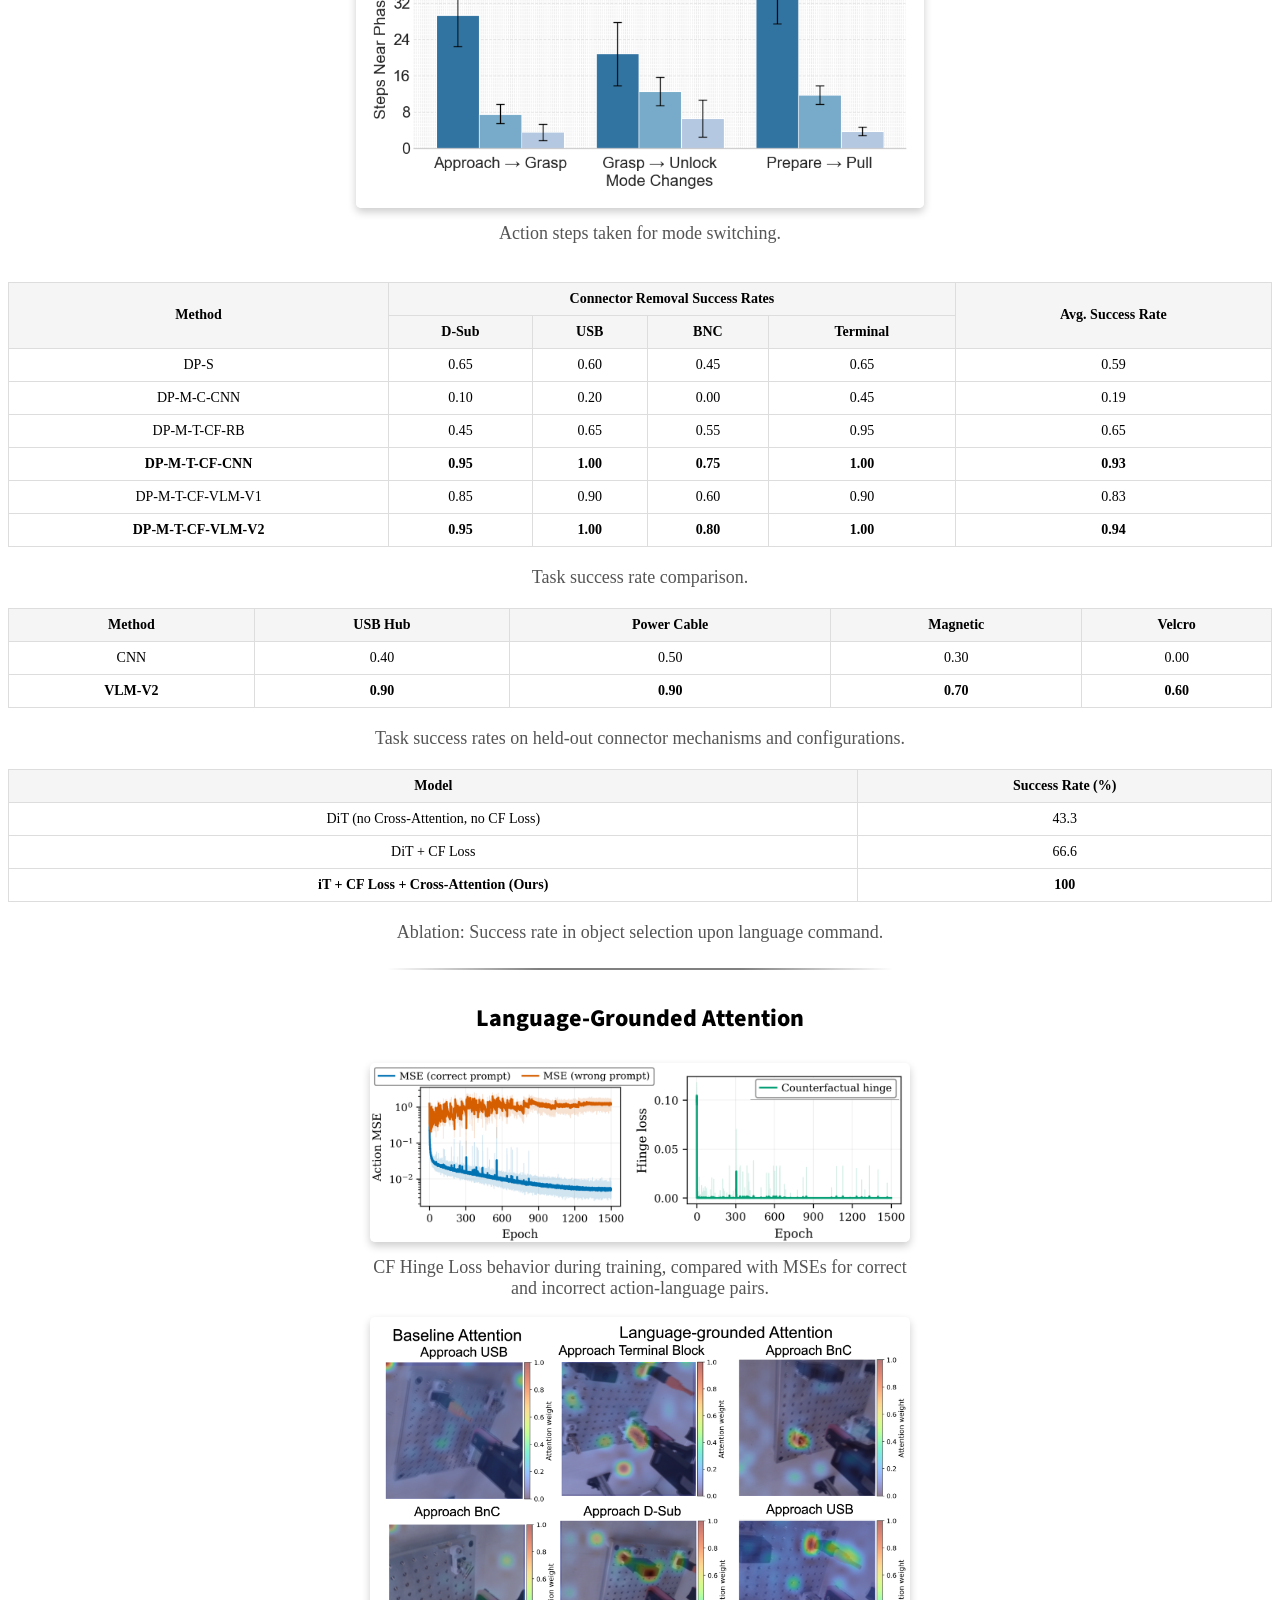
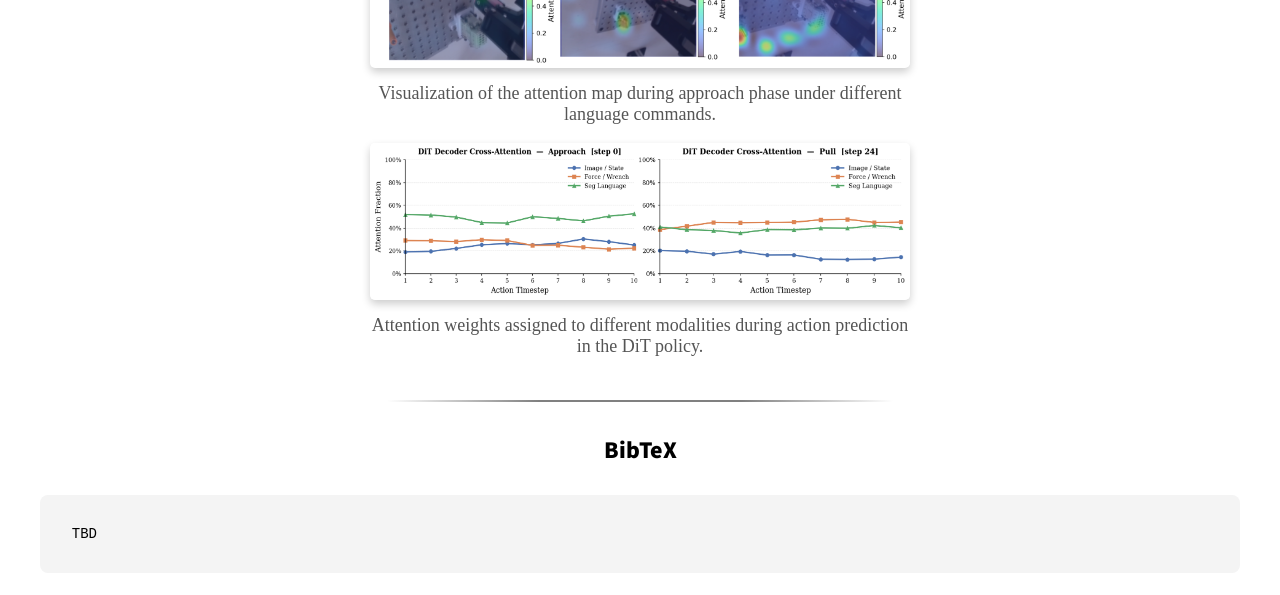
==== commit 541773b6: "Restore branded project website" ====
--- a/index.html
+++ b/index.html
@@ -44,19 +44,20 @@
   </head>
   
   <body>
-    <!-- <div class="header">
+    <div class="header">
       <img src="images/usc-logo.png" alt="USC Logo" class="usc-logo">
-    </div> -->
+    </div>
 
     <center>
-      <h1 class="title">Vision–Language Grounded Task-Context-Aware
-Imitation Learning for Robotic Disassembly</h1>
+      <!-- <h1 class="title">Vision–Language Grounded Task-Context-Aware
+Imitation Learning for Robotic Disassembly</h1> -->
+        <h1 class="title">Vision-Language Grounded Task-Context-Aware Imitation Learning for Robotic Disassembly</h1>
     </center>
 
     <br>
-    <table align=center width=1000px>
+    <table align=center width=1250px>
       <tr>
-        <!-- <td align=center width=150px>
+        <td align=center width=150px>
           <center>
             <span class="author">Jeon Ho Kang</a></span>
           </center>
@@ -68,18 +69,23 @@
         </td>
         <td align=center width=150px>
           <center>
+            <span class="author">Ethan Niu</a></span>
+          </center>
+        </td>
+        <td align=center width=150px>
+          <center>
             <span class="author">Ian Novales</a></span>
           </center>
         </td>
-        <td align=center width=190px>
+        <td align=center width=150px>
           <center>
             <span class="author">Satyandra K. Gupta</a></span>
           </center>
-        </td> -->
+        </td>
       </tr>
     </table>
 
-    <!-- <table align=center width=700px>
+    <table align=center width=700px>
       <tr>
         <td align=center width=100px>
           <center>
@@ -87,7 +93,7 @@
           </center>
         </td>
       </tr>
-    </table> -->
+    </table>
 
     <div class="container">
       <table align=center width=60%>
@@ -117,7 +123,7 @@
     <div class="container" id="abstract">
       <center><h2 class="sectitle">Abstract</h2></center>
       <p class="text">
-        Real-world robotic disassembly requires long-horizon execution, in which robots must perform ordered sequences of manipulation skills across multiple parts within a single scene. These settings often involve multiple valid task goals that demand distinct physical behaviors, making it difficult for standard imitation policies to infer the intended skill from raw observations alone. This ambiguity is further compounded by pauses that commonly occur during transitions between subtasks in long-horizon demonstrations, causing behavior cloning policies to reproduce inactive states rather than progress toward task completion. We show that incorporating task context through language alleviates these challenges by providing explicit structure for skill sequencing and an ability to associate the language-specified task with the relevant target object in the visual scene. Although our method does not require object-level image annotations, our multi-modal cross-attention architecture, trained with a counterfactual (CF) loss, enables the policy to ground language commands in the appropriate visual target among multiple candidate objects. This grounding produces attention maps that consistently focus on task-relevant object features, allowing the policy to better resolve target-selection ambiguity in multi-task scenes.
+        Real-world robotic disassembly requires long-horizon execution, where robots must perform ordered sequences of manipulation tasks across multiple parts within a single scene. Multiple valid task goals and diverse assembly configurations make it difficult for imitation policies to infer the intended skill from raw observations alone, particularly when training data cannot cover the combinatorial diversity of real-world configurations and part geometries. We show that incorporating task context through language alleviates these challenges by providing explicit structure for skill selection and associating language-specified tasks with their corresponding manipulation targets in the visual scene. The proposed framework combines hierarchical task selection with task-context-aware imitation learning to ground language instructions in spatial visual representations for robotic disassembly. The resulting framework generalizes across diverse connector geometries and assembly configurations without requiring explicit object annotations. Our method improves end-to-end task success by 35% over the baseline diffusion policy and by 75% over the previous task-context-aware baseline.
       </p>
     </div>
     <div class="divider"></div>
@@ -268,6 +274,94 @@
     </div>
     <div class="divider"></div>
 
+    <div class="container" id="ood-cases">
+      <center><h2 class="sectitle">Generalization to Held-Out Mechanisms and Assembly Configs</h2></center>
+      <div class="failure-grid">
+        <!-- First Row: 2 Videos -->
+        <div class="video-case">
+          <video controls playsinline autoplay muted loop>
+            <source src="videos/generalize_hom/power_cable_video_new.mov" type="video/mp4">
+          </video>
+          <p class="caption">NEMA 5-15P 120V Power Cable</p>
+        </div>
+        <div class="video-case">
+          <video controls playsinline autoplay muted loop>
+            <source src="videos/generalize_hom/velcro_video.mov" type="video/mp4">
+          </video>
+          <p class="caption">Velcro</p>
+        </div>
+        <div class="video-case">
+          <video controls playsinline autoplay muted loop>
+            <source src="videos/generalize_hom/magnetic_video.mov" type="video/mp4">
+          </video>
+          <p class="caption">Industrial-Grade Magnet</p>
+        </div>
+        <div class="video-case">
+          <video controls playsinline autoplay muted loop>
+            <source src="videos/generalize_hom/usb_hub_video.mov" type="video/mp4">
+          </video>
+          <p class="caption">USB Hub</p>
+        </div>
+      </div>
+    </div>
+    <div class="divider"></div>
+
+    <div class="container" id="ood-cases">
+      <center><h2 class="sectitle">Generalization to Out-Of-Distribution Objects</h2></center>
+      <div class="failure-grid">
+        <!-- First Row: 2 Videos -->
+        <div class="video-case">
+          <video controls playsinline autoplay muted loop>
+            <source src="videos/generalize_ood/BNC_TypeA.mov" type="video/mp4">
+          </video>
+          <p class="caption">BNC Type A</p>
+        </div>
+        <div class="video-case">
+          <video controls playsinline autoplay muted loop>
+            <source src="videos/generalize_ood/bnc_TypeB.mov" type="video/mp4">
+          </video>
+          <p class="caption">BNC Type B</p>
+        </div>
+    
+        <!-- Second Row: 2 Videos -->
+        <div class="video-case">
+          <video controls playsinline autoplay muted loop>
+            <source src="videos/generalize_ood/dsub_typeB.mov" type="video/mp4">
+          </video>
+          <p class="caption">D-Sub Type B</p>
+        </div>
+        <div class="video-case">
+          <video controls playsinline autoplay muted loop>
+            <source src="videos/generalize_ood/USB_Blue.mov" type="video/mp4">
+          </video>
+          <p class="caption">Blue USB</p>
+        </div>
+    
+        <!-- Third Row: 2 Videos -->
+        <div class="video-case">
+          <video controls playsinline autoplay muted loop>
+            <source src="videos/generalize_ood/USB_Orange.mov" type="video/mp4">
+          </video>
+          <p class="caption">Orange USB</p>
+        </div>
+        <div class="video-case">
+          <video controls playsinline autoplay muted loop>
+            <source src="videos/generalize_ood/USB_Silver.mov" type="video/mp4">
+          </video>
+          <p class="caption">Silver USB</p>
+        </div>
+    
+        <!-- Fourth Row: Centered Video -->
+        <div class="video-case video-center">
+          <video controls playsinline autoplay muted loop>
+            <source src="videos/generalize_ood/USB_TypeA.mov" type="video/mp4">
+          </video>
+          <p class="caption">USB Type A</p>
+        </div>
+      </div>
+    </div>
+    <div class="divider"></div>
+
     <div class="container" id="hw_setup">
       <center><h2 class="sectitle">Hardware Setup</h2></center>
 
@@ -674,8 +768,8 @@
         </div>
       </div>
       <div class="image-case">
-        <img src="images/BOM/parts.png" class="bom-image">
-        <p class="caption">All Tested Connectors</p>
+        <img src="images/BOM/parts_new2.png" class="bom-image">
+        <p class="caption">Diverse types of connectors and assembly configurations used to test the generalizability of our approach.</p>
       </div>
 
       <!-- <div id="hw_setup_grid">
@@ -783,6 +877,88 @@
 
     <div class="container" id="result">
       <center><h2 class="sectitle">Results</h2></center>
+
+      <div class="bottom-images">
+        <div class="image-case">
+          <img src="images/accuracy_online_proposals.png" alt="Online Proposal Accuracy">
+          <p class="caption">Accuracy of online proposals for the next sub-task.</p>
+        </div>
+        <div class="image-case">
+          <img src="images/accuracy_labeling_proposals.png" alt="Labeling Proposal Accuracy">
+          <p class="caption">Sub-task accuracy on trajectory data evaluated across five VLMs.</p>
+        </div>
+      </div>
+      <!-- <div class="image-single">
+        <div class="image-case">
+          <img src="images/failure_force.png" alt="Failure Mode" class="large-image">
+          <p class="caption">Example Force Trend During Failure [Vision-only]</p>
+        </div>
+      </div> -->
+    </div>
+
+    <div class="table-container">
+        <style>
+            .results-table {
+                width: 100%;
+                border-collapse: collapse;
+                margin: 20px 0;
+                font-size: 14px;
+            }
+
+            .results-table th, .results-table td {
+                border: 1px solid #ddd;
+                padding: 8px;
+                text-align: center;
+            }
+
+            .results-table th {
+                background-color: #f5f5f5;
+                font-weight: bold;
+            }
+
+            .results-table .highlight {
+                font-weight: bold;
+            }
+        </style>
+
+        <!-- <table class="results-table">
+          <tr> -->
+            <!-- <th rowspan="2"></th> -->
+            <!-- <th colspan="1">Model</th> -->
+            <!-- <th rowspan="2"></th> -->
+            <!-- <th colspan="1">Latency (s)</th>
+          </tr>
+          <tr>
+            <td>GPT-5</td>
+            <td>18.9 &plusmn; 6.6</td>
+          </tr>
+          <tr>
+            <td>GPT-5-nano</td>
+            <td>11.7 &plusmn; 5.9</td>
+          </tr>
+          <tr>
+            <td>Gemini-2.5-pro</td>
+            <td>12.2 &plusmn; 2.0</td>
+          </tr>
+          <tr>
+            <td>Gemini-robotics-1.5</td>
+            <td>12.0 &plusmn; 3.8</td>
+          </tr>
+          <tr>
+            <td>Qwen3-VL</td>
+            <td>38.8 &plusmn; 21.7</td>
+          </tr>
+        </table>
+        <center><p class="caption">Average response latency of Vision-Language models.</p></center> --> -->
+
+      <div class="image-single">
+        <div class="image-case">
+          <!-- <img src="images/mode_switch.png" alt="Mode Switch" class="small-image"> -->
+          <img src="images/mode_switch_new.png" alt="Mode Switch" class="small-image">
+          <p class="caption">Action steps taken for mode switching. </p>
+        </div>
+      </div>
+
       <div class="table-container">
           <style>
               .results-table {
@@ -884,11 +1060,11 @@
               </tr> -->
               <tr>
                   <td>DP-M-C-CNN</td>
-                  <td>0.</td>
-                  <td>0.</td>
-                  <td>0.</td>
-                  <td>0.</td>
-                  <td>0.</td>
+                  <td>0.10</td>
+                  <td>0.20</td>
+                  <td>0.00</td>
+                  <td>0.45</td>
+                  <td>0.19</td>
                   <!-- <td>0.4</td>
                   <td>0.3</td>
                   <td>0.4</td>
@@ -904,11 +1080,11 @@
               </tr>
               <tr>
                   <td>DP-M-T-CF-RB</td>
-                  <td>0.</td>
-                  <td>0.</td>
-                  <td>0.</td>
-                  <td>0.</td>
-                  <td>0.</td>
+                  <td>0.45</td>
+                  <td>0.65</td>
+                  <td>0.55</td>
+                  <td>0.95</td>
+                  <td>0.65</td>
                   <!-- <td>0.4</td>
                   <td>0.3</td>
                   <td>0.4</td>
@@ -942,7 +1118,7 @@
                   <td>1.0</td>
                   <td>0.96</td>
               </tr> -->
-              <tr>
+              <tr class="highlight">
                   <td><b>DP-M-T-CF-CNN</b></td>
                   <td>0.95</td>
                   <td>1.00</td>
@@ -962,8 +1138,28 @@
                   <td>1.0</td>
                   <td>0.96</td> -->
               </tr>
+              <tr>
+                  <td>DP-M-T-CF-VLM-V1</td>
+                  <td>0.85</td>
+                  <td>0.90</td>
+                  <td>0.60</td>
+                  <td>0.90</td>
+                  <td>0.83</td>
+                  <!-- <td>0.9</td> -->
+                  <!-- <td>1.0</td>
+                  <td>0.97</td>
+                  <td>1.0</td>
+                  <td>1.0</td>
+                  <td>1.0</td>
+                  <td>1.0</td>
+                  <td>1.0</td>
+                  <td>1.0</td>
+                  <td>1.0</td>
+                  <td>1.0</td>
+                  <td>0.96</td> -->
+              </tr>
               <tr class="highlight">
-                  <td>DP-M-T-CF-VLM</td>
+                  <td>DP-M-T-CF-VLM-V2</td>
                   <td>0.95</td>
                   <td>1.00</td>
                   <td>0.80</td>
@@ -984,7 +1180,35 @@
               </tr>
           </table>
       </div>
-      
+      <center><p class="caption">Task success rate comparison.</p></center>
+
+      <table class="results-table">
+          <tr>
+            <!-- <th rowspan="2"></th> -->
+            <th colspan="1">Method</th>
+            <!-- <th rowspan="2"></th> -->
+            <th colspan="1">USB Hub</th>
+            <th colspan="1">Power Cable</th>
+            <th colspan="1">Magnetic</th>
+            <th colspan="1">Velcro</th>
+          </tr>
+          <tr>
+            <td>CNN</td>
+            <td>0.40</td>
+            <td>0.50</td>
+            <td>0.30</td>
+            <td>0.00</td>
+          </tr>
+          <tr class="highlight">
+            <td>VLM-V2</td>
+            <td>0.90</td>
+            <td>0.90</td>
+            <td>0.70</td>
+            <td>0.60</td>
+          </tr>
+        </table>
+        <center><p class="caption">Task success rates on held-out connector mechanisms and configurations.</p></center>
+
       <!-- <div class="image-single">
         <div class="image-case">
           <img src="images/bar_chart_time.png" alt="Time Taken Comparison">
@@ -992,109 +1216,28 @@
             demonstration versus robot inference.</p>
         </div>
       </div> -->
-
-      <div class="image-single">
-        <div class="image-case">
-          <!-- <img src="images/mode_switch.png" alt="Mode Switch" class="small-image"> -->
-          <img src="images/mode_switch_new.png" alt="Mode Switch" class="small-image">
-          <p class="caption">Action steps taken for mode switching. </p>
-        </div>
-      </div>
-
-      <div class="bottom-images">
-        <div class="image-case">
-          <img src="images/accuracy_online_proposals.png" alt="Online Proposal Accuracy">
-          <p class="caption">Accuracy of online proposals for the next sub-task.</p>
-        </div>
-        <div class="image-case">
-          <img src="images/accuracy_labeling_proposals.png" alt="Labeling Proposal Accuracy">
-          <p class="caption">Sub-task accuracy on trajectory data evaluated across five VLMs.</p>
-        </div>
-      </div>
-      <!-- <div class="image-single">
-        <div class="image-case">
-          <img src="images/failure_force.png" alt="Failure Mode" class="large-image">
-          <p class="caption">Example Force Trend During Failure [Vision-only]</p>
-        </div>
-      </div> -->
-    </div>
-
-    <div class="table-container">
-        <style>
-            .results-table {
-                width: 100%;
-                border-collapse: collapse;
-                margin: 20px 0;
-                font-size: 14px;
-            }
-
-            .results-table th, .results-table td {
-                border: 1px solid #ddd;
-                padding: 8px;
-                text-align: center;
-            }
-
-            .results-table th {
-                background-color: #f5f5f5;
-                font-weight: bold;
-            }
-
-            .results-table .highlight {
-                font-weight: bold;
-            }
-        </style>
-
-        <table class="results-table">
-          <tr>
-            <!-- <th rowspan="2"></th> -->
-            <th colspan="1">Model</th>
-            <!-- <th rowspan="2"></th> -->
-            <th colspan="1">Latency (s)</th>
-          </tr>
-          <tr>
-            <td>GPT-5</td>
-            <td>18.9 &plusmn; 6.6</td>
-          </tr>
-          <tr>
-            <td>GPT-5-nano</td>
-            <td>11.7 &plusmn; 5.9</td>
-          </tr>
-          <tr>
-            <td>Gemini-2.5-pro</td>
-            <td>12.2 &plusmn; 2.0</td>
-          </tr>
-          <tr>
-            <td>Gemini-robotics-1.5</td>
-            <td>12.0 &plusmn; 3.8</td>
-          </tr>
-          <tr>
-            <td>Qwen3-VL</td>
-            <td>38.8 &plusmn; 21.7</td>
-          </tr>
-        </table>
-        <center><p class="caption">Average response latency of Vision-Language models.</p></center>
         
-        <table class="results-table">
-          <tr>
-            <!-- <th rowspan="2"></th> -->
-            <th colspan="1">Model</th>
-            <!-- <th rowspan="2"></th> -->
-            <th colspan="1">Success Rate (%)</th>
-          </tr>
-          <tr>
-            <td>DiT (no Cross-Attention, no CF Loss)</td>
-            <td>43.3</td>
-          </tr>
-          <tr>
-            <td>DiT + CF Loss</td>
-            <td>76.6</td>
-          </tr>
-          <tr>
-            <td><b>iT + CF Loss + Cross-Attention (Ours)</b></td>
-            <td><b>100</b></td>
-          </tr>
-        </table>
-        <center><p class="caption">Ablation: Success rate in object selection upon language command.</p></center>
+      <table class="results-table">
+        <tr>
+          <!-- <th rowspan="2"></th> -->
+          <th colspan="1">Model</th>
+          <!-- <th rowspan="2"></th> -->
+          <th colspan="1">Success Rate (%)</th>
+        </tr>
+        <tr>
+          <td>DiT (no Cross-Attention, no CF Loss)</td>
+          <td>43.3</td>
+        </tr>
+        <tr>
+          <td>DiT + CF Loss</td>
+          <td>66.6</td>
+        </tr>
+        <tr>
+          <td><b>iT + CF Loss + Cross-Attention (Ours)</b></td>
+          <td><b>100</b></td>
+        </tr>
+      </table>
+      <center><p class="caption">Ablation: Success rate in object selection upon language command.</p></center>
     
     </div>
     
@@ -1103,8 +1246,12 @@
     <div class="container" id="result">
       <center><h2 class="sectitle">Language-Grounded Attention</h2></center>
       <div class="image-case">
-        <img src="images/attention_vis.png" alt="Labeling Proposal Accuracy">
-        <p class="caption">Visualization of the attention map during approach by language command.</p>
+        <img src="images/_cf_panel.png" alt="Labeling Proposal Accuracy">
+        <p class="caption">CF Hinge Loss behavior during training, compared with MSEs for correct and incorrect action-language pairs.</p>
+      </div>
+      <div class="image-case">
+        <img src="images/full_attn_plot.png" alt="Labeling Proposal Accuracy">
+        <p class="caption">Visualization of the attention map during approach phase under different language commands.</p>
       </div>
       <div class="image-case">
         <img src="images/attn_plot_horizon.png" alt="Labeling Proposal Accuracy">
@@ -1130,4 +1277,4 @@
 
     
   </body>
-</html>+</html>
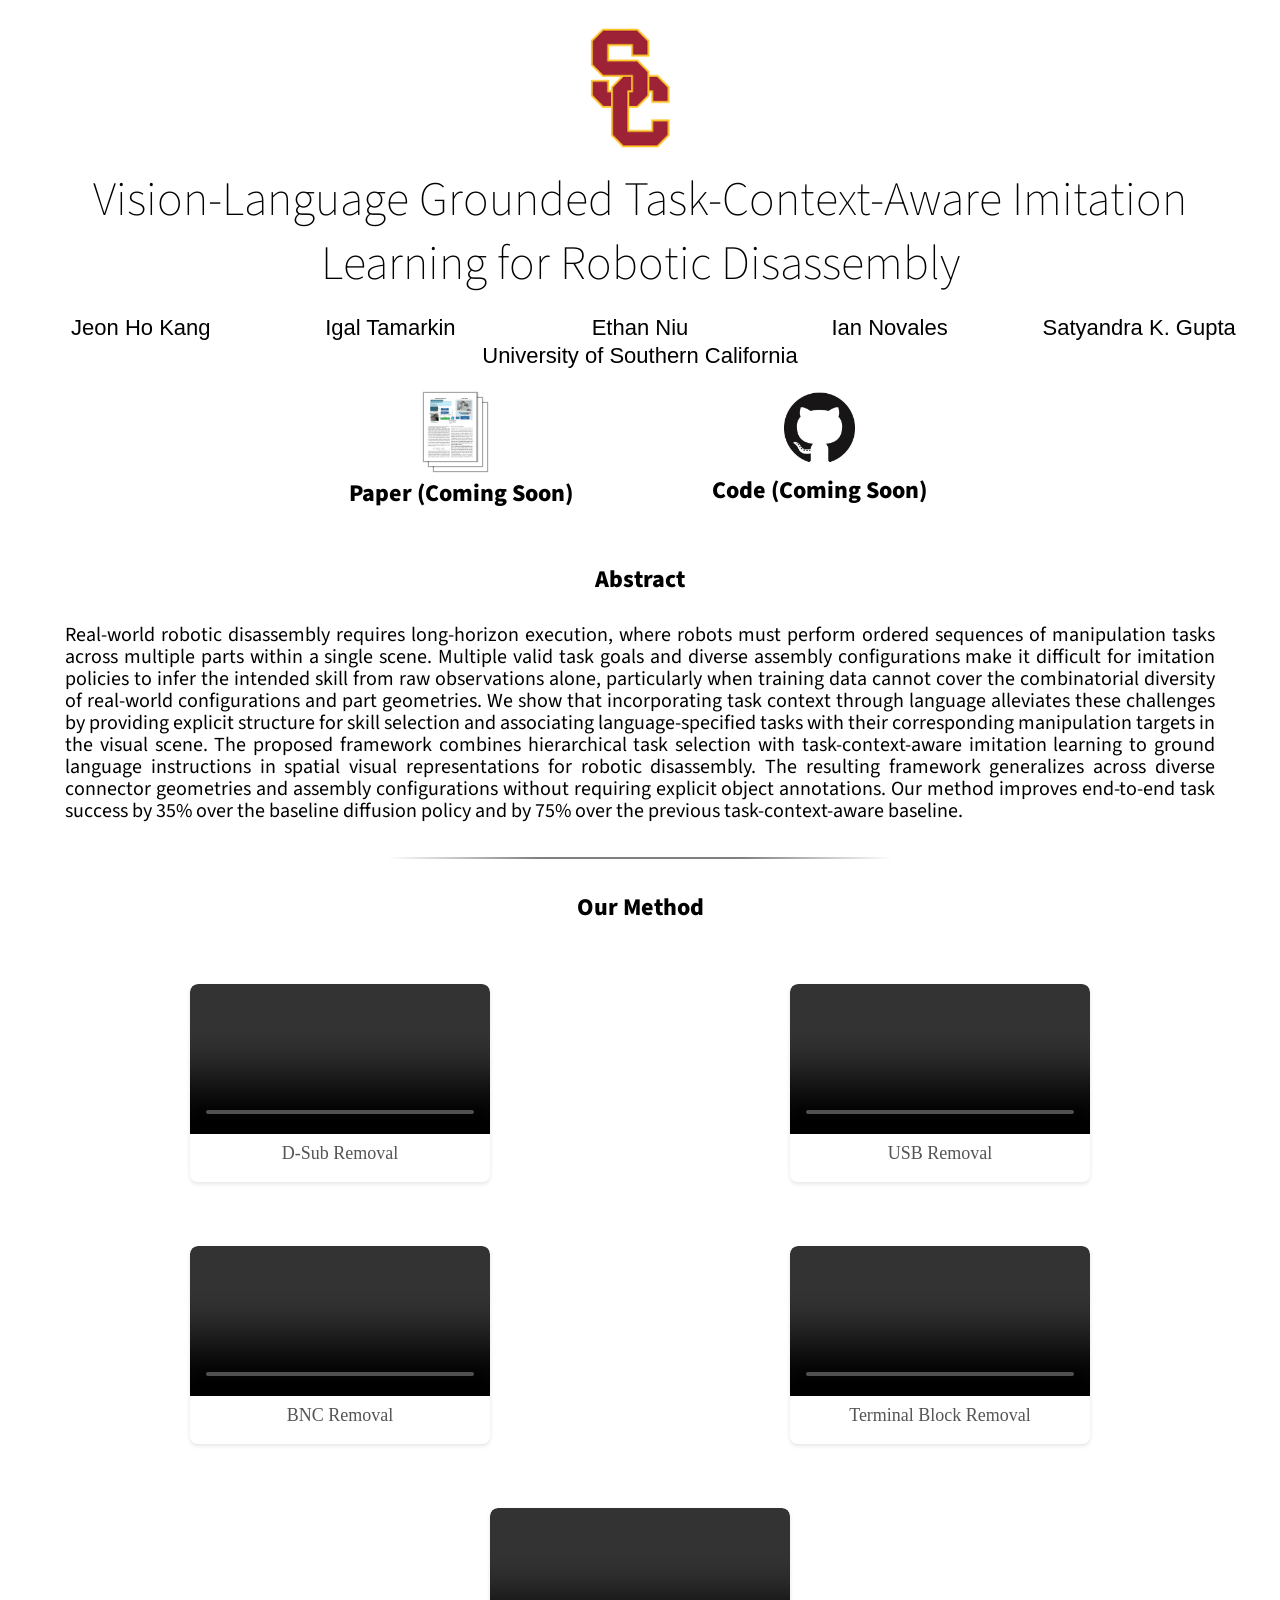
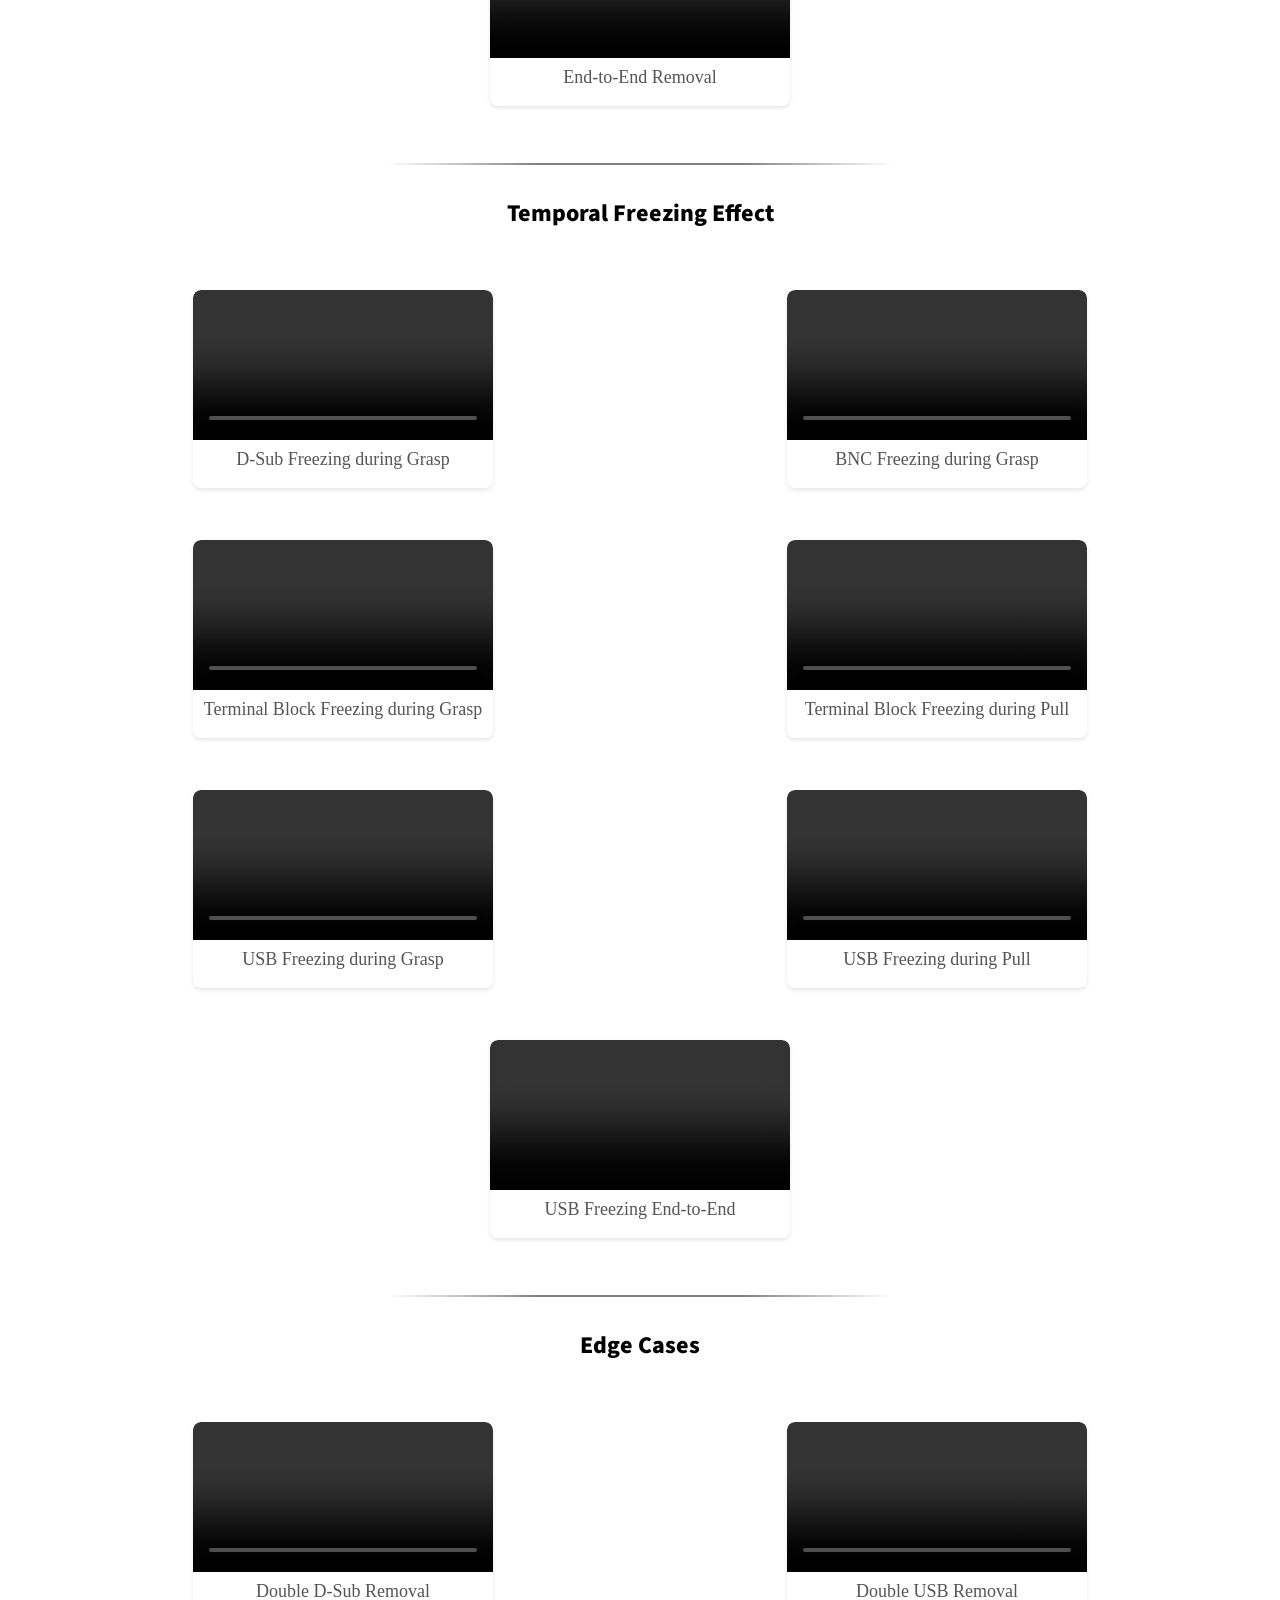
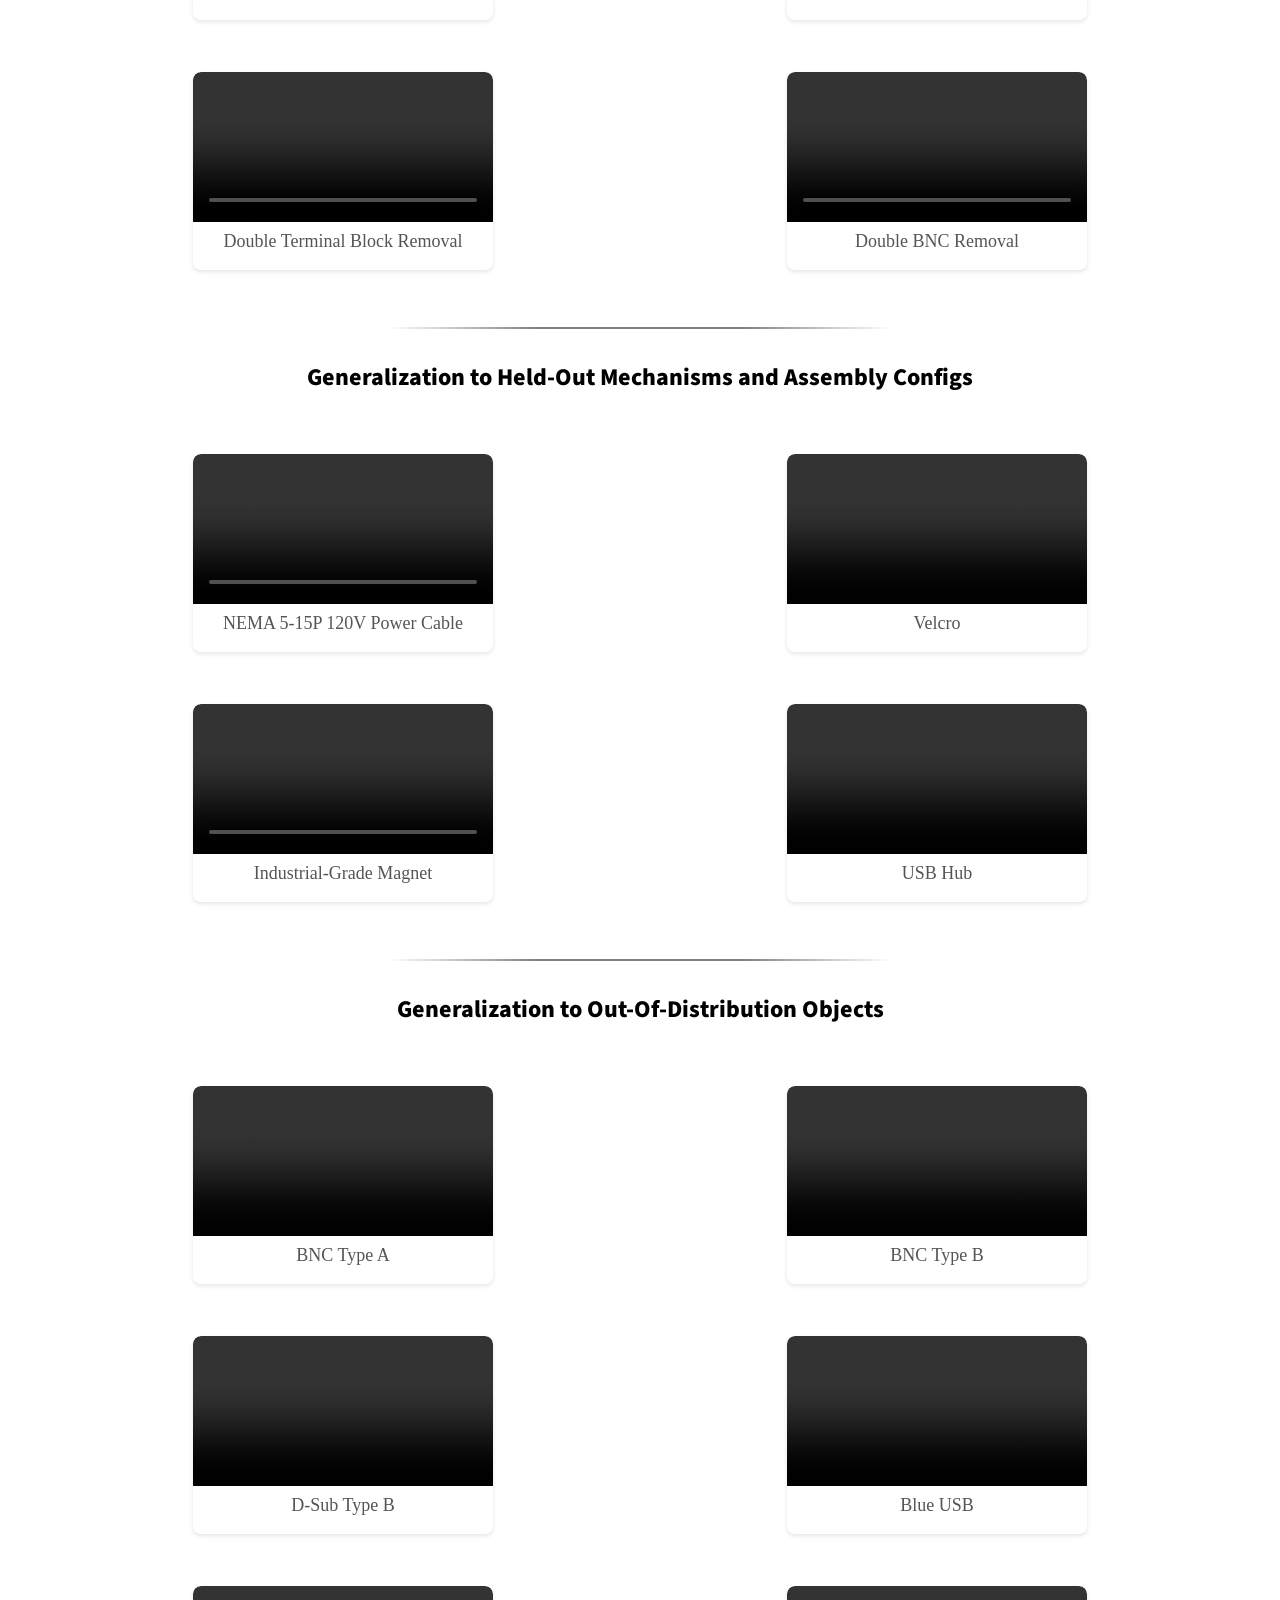
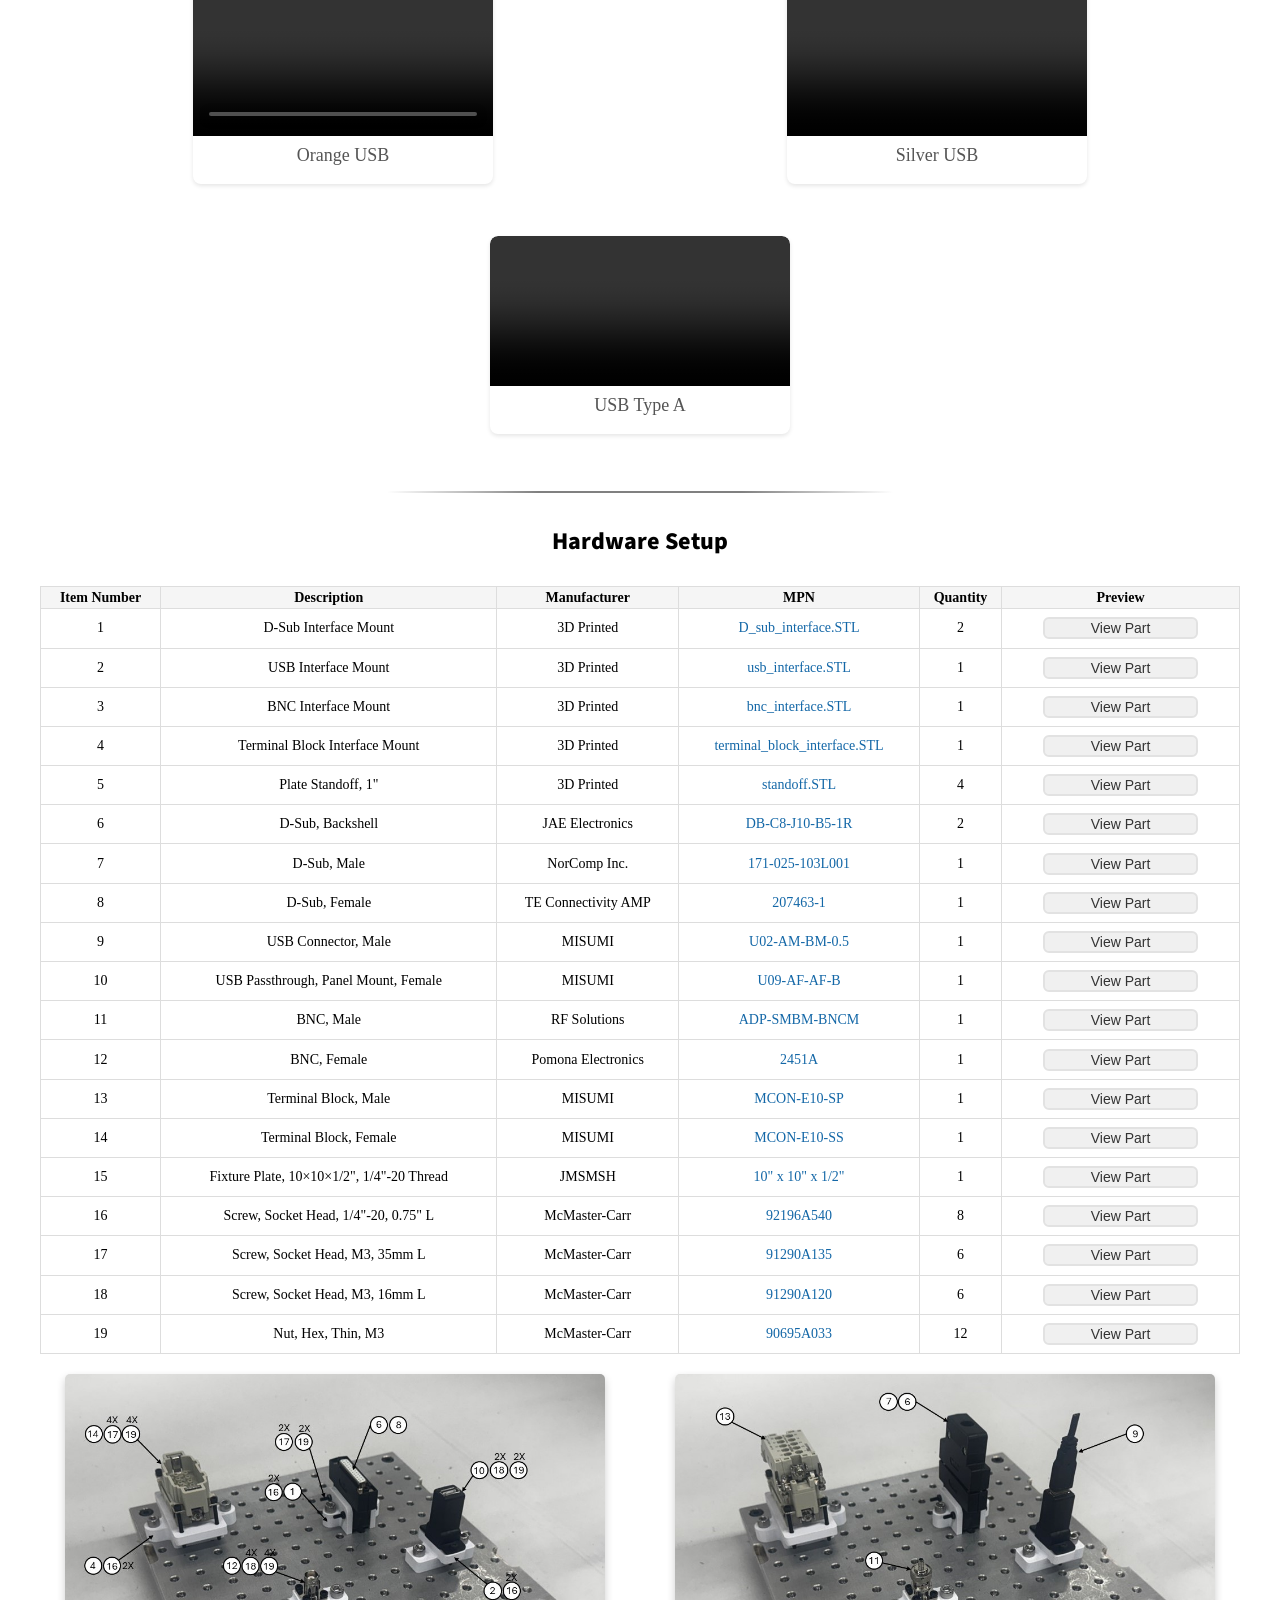
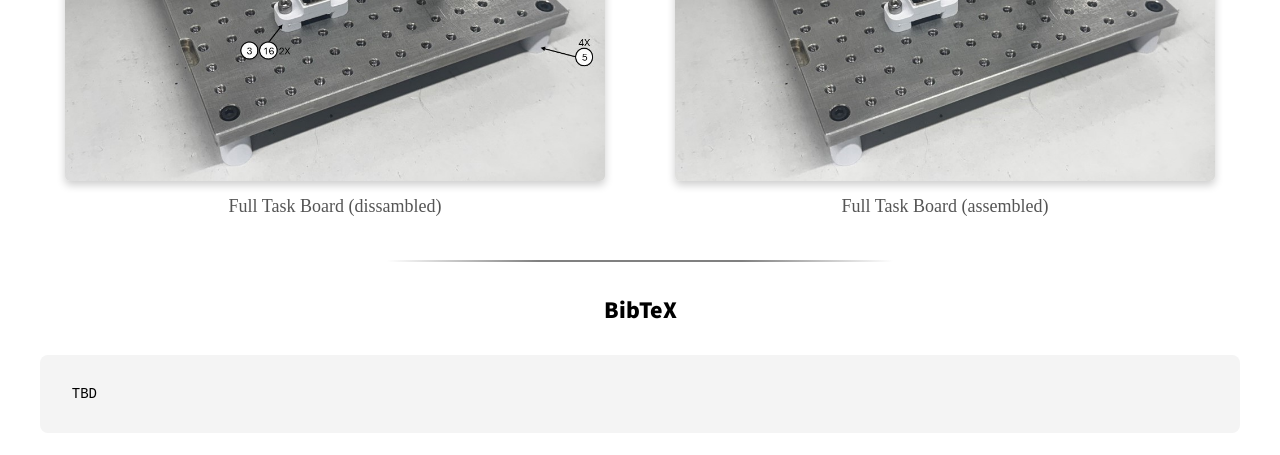
==== commit 0fc42dd9: "Hide analysis and results sections" ====
--- a/index.html
+++ b/index.html
@@ -767,10 +767,10 @@
           <p class="caption">Full Task Board (assembled)</p>
         </div>
       </div>
-      <div class="image-case">
+      <!-- <div class="image-case">
         <img src="images/BOM/parts_new2.png" class="bom-image">
         <p class="caption">Diverse types of connectors and assembly configurations used to test the generalizability of our approach.</p>
-      </div>
+      </div> -->
 
       <!-- <div id="hw_setup_grid">
         <div class="column">
@@ -813,6 +813,7 @@
         </div>
       </div> -->
     </div>
+    <template id="hidden-analysis-sections">
     <div class="divider"></div>
 
     <div class="container" id="network">
@@ -1258,6 +1259,7 @@
         <p class="caption">Attention weights assigned to different modalities during action prediction in the DiT policy.</p>
       </div>
     </div>
+    </template>
 
     <div class="divider"></div>
 
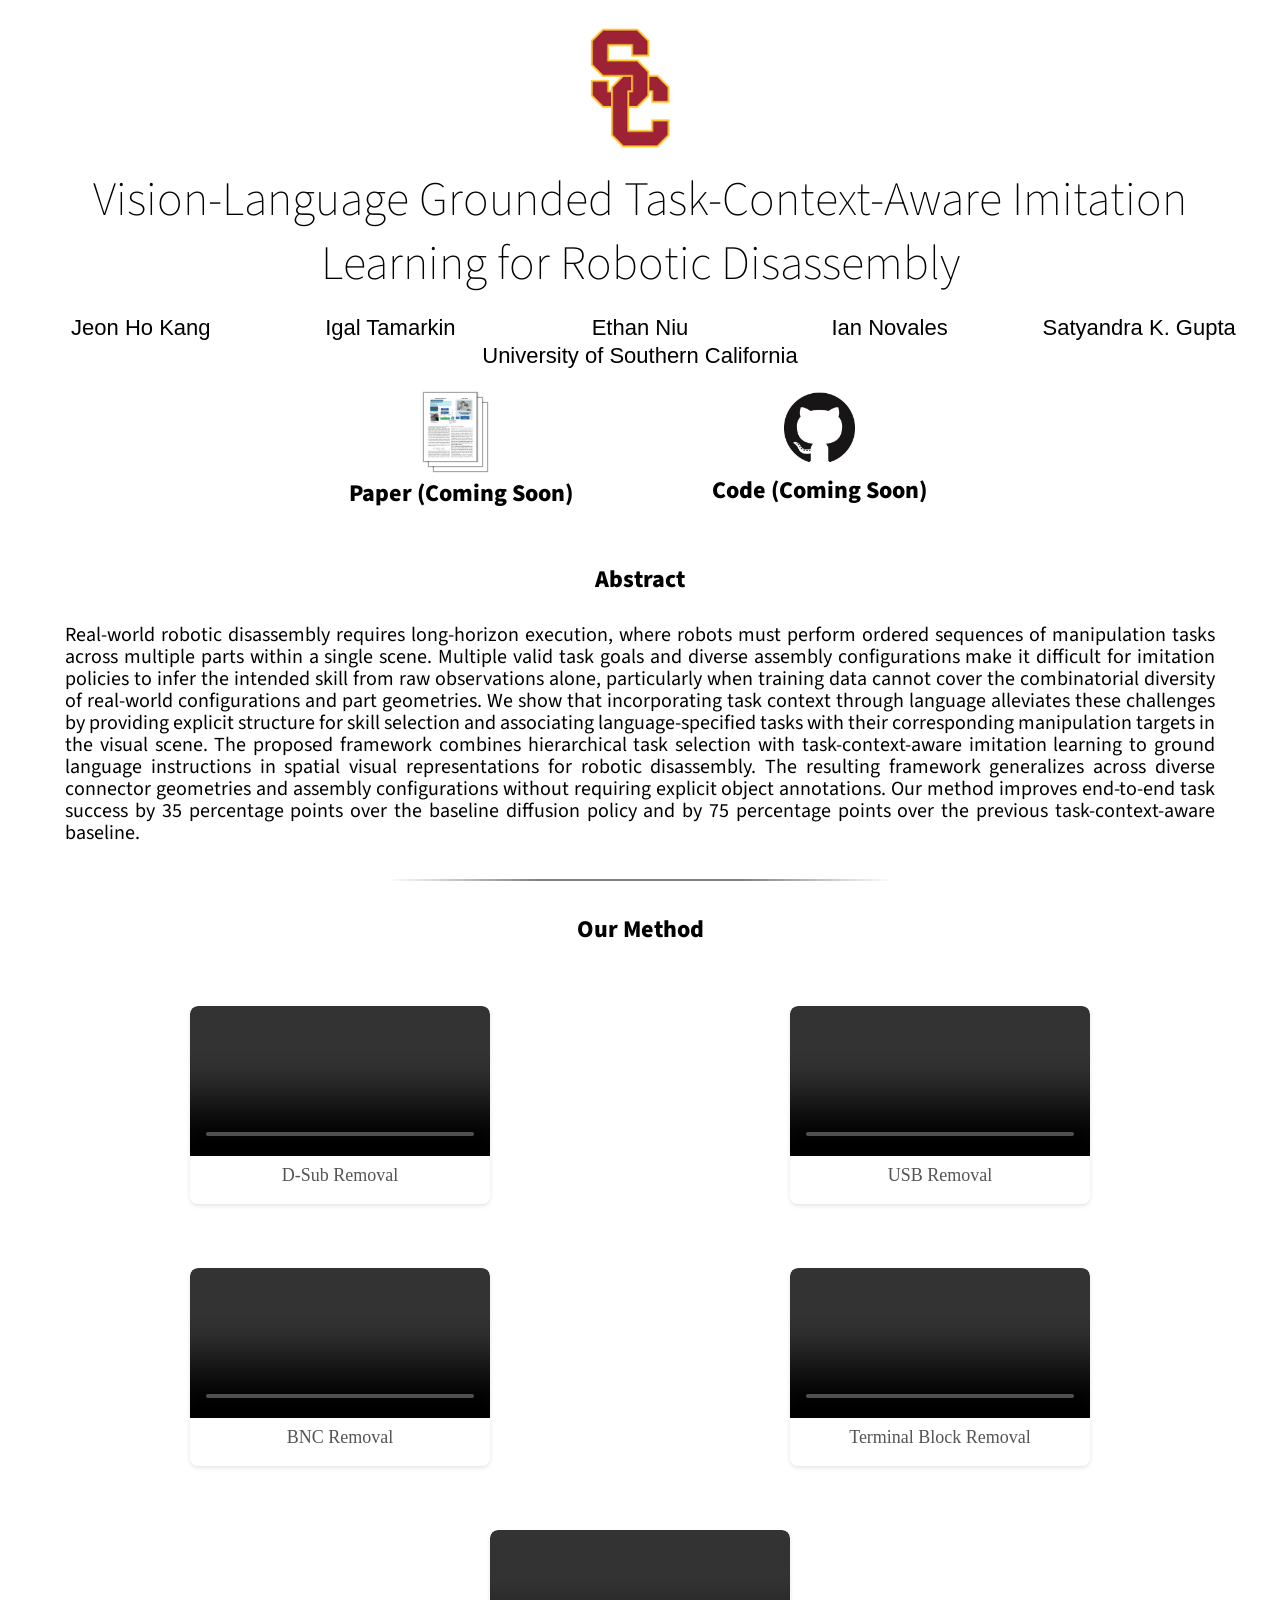
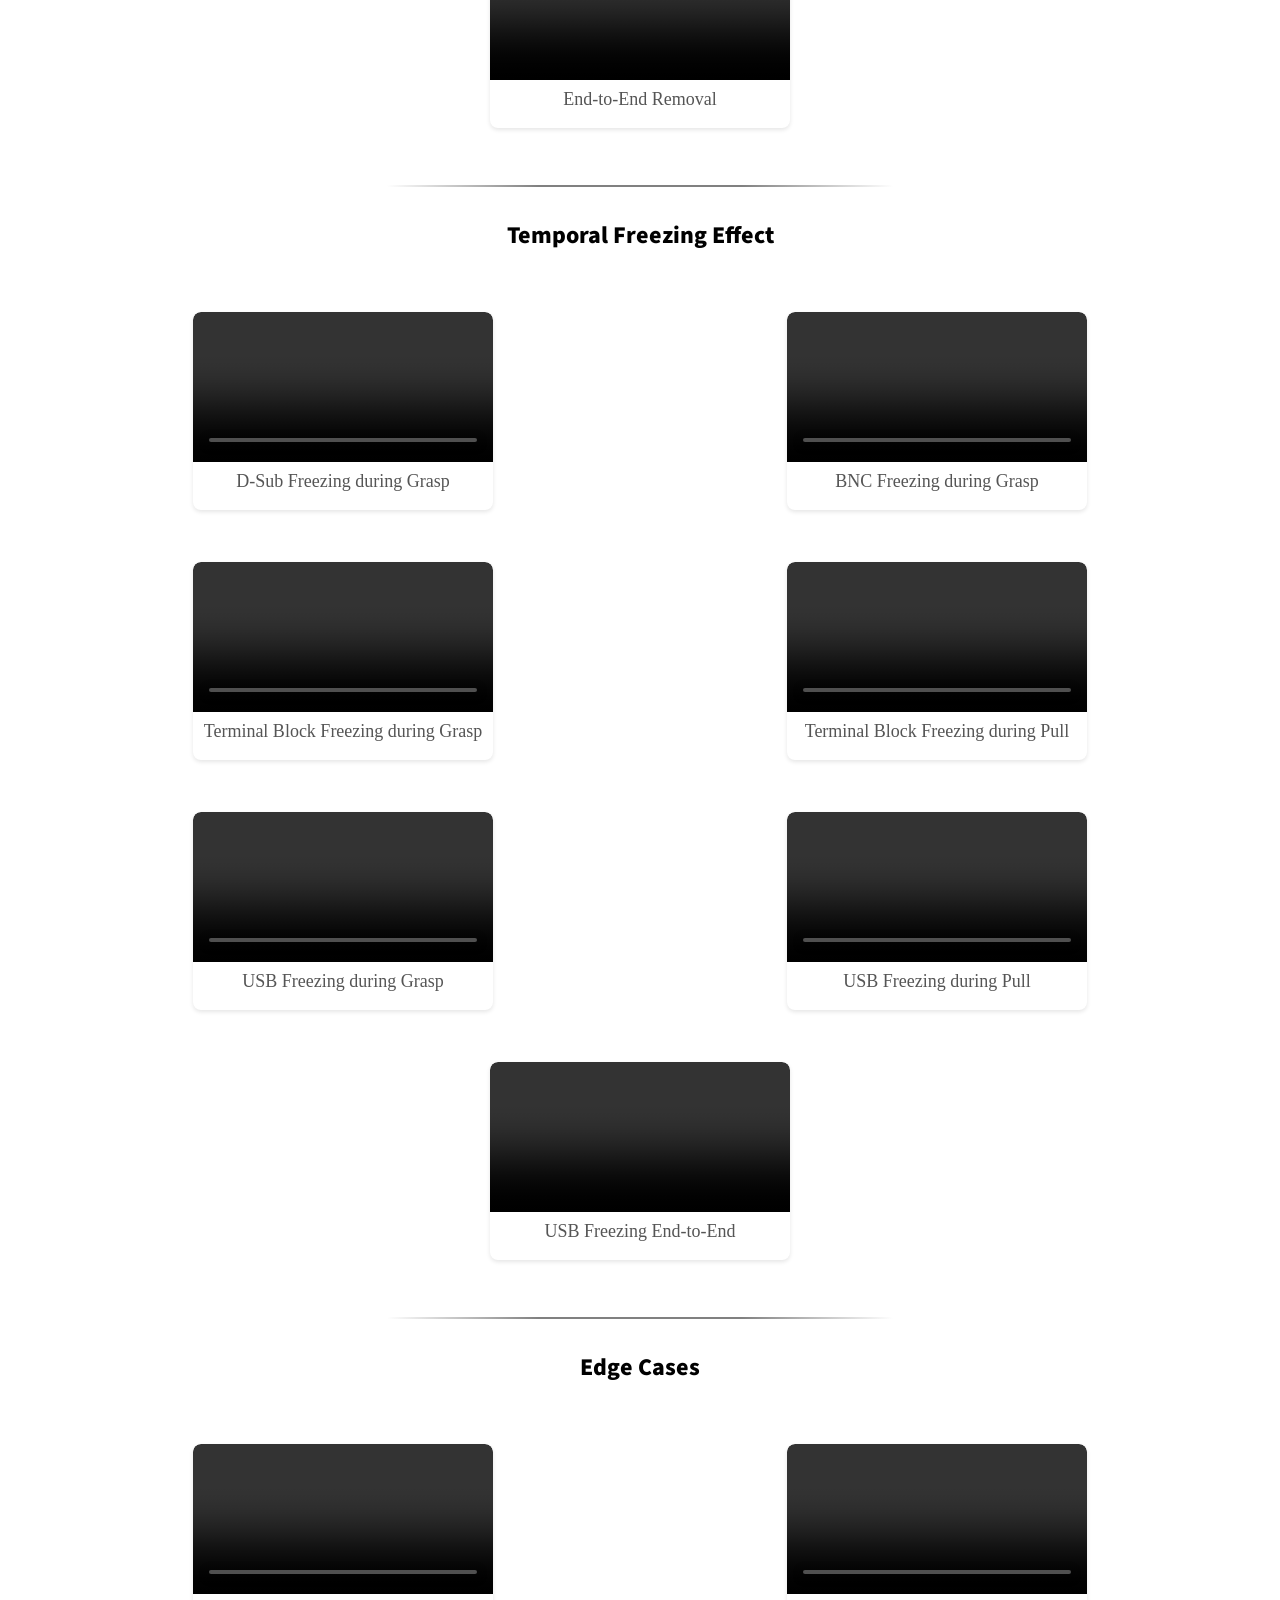
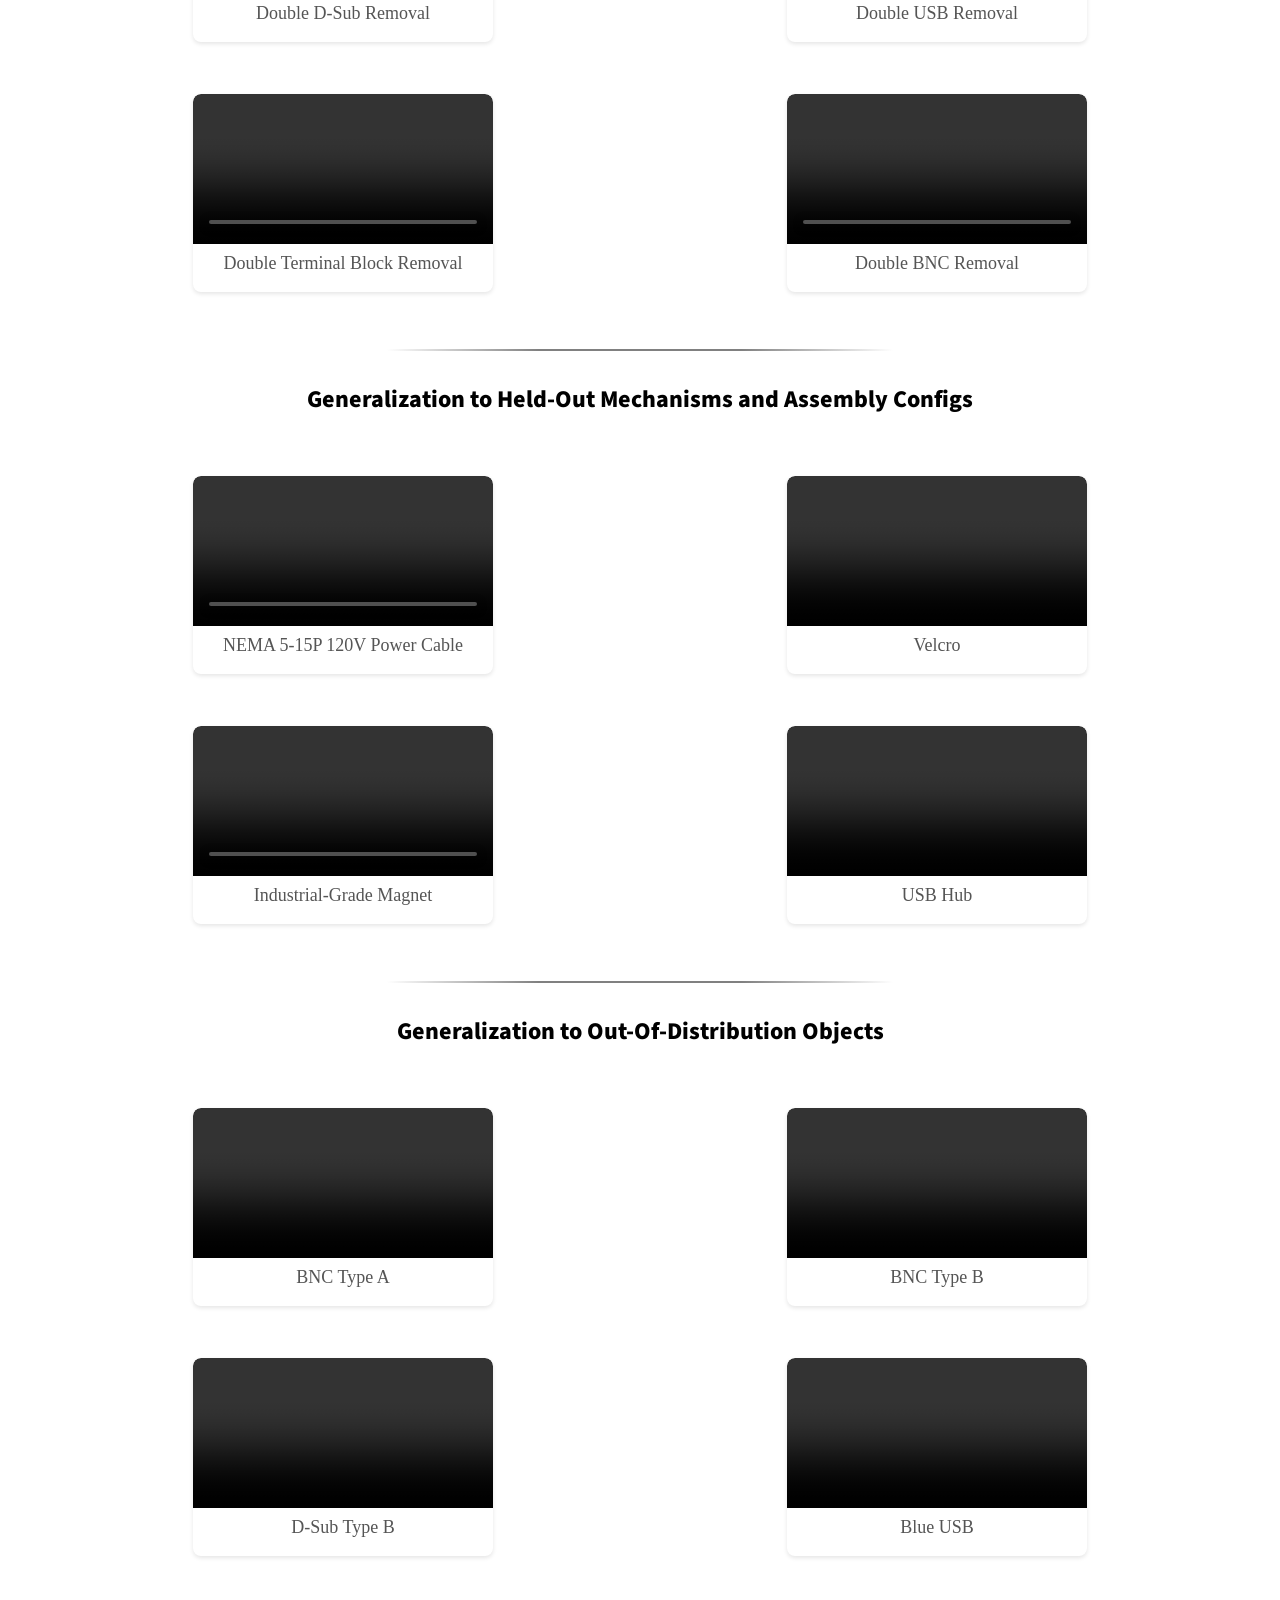
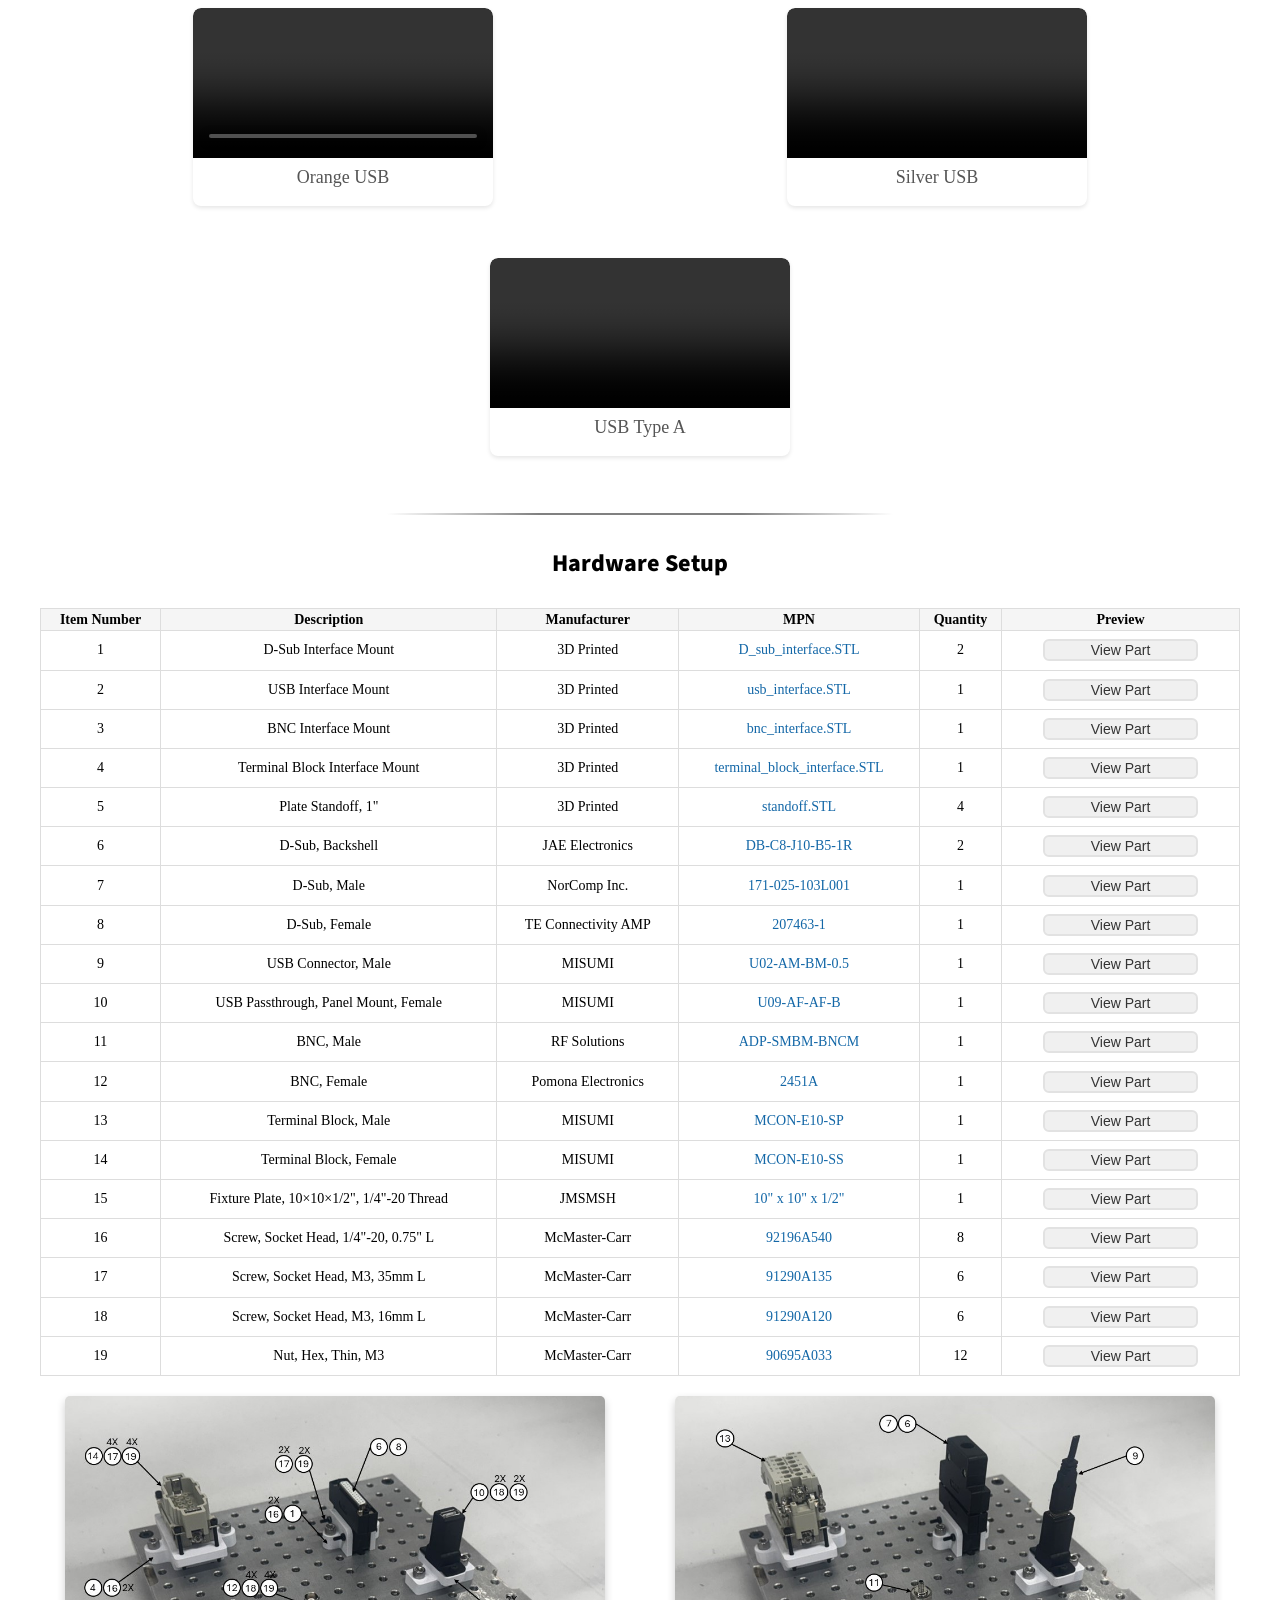
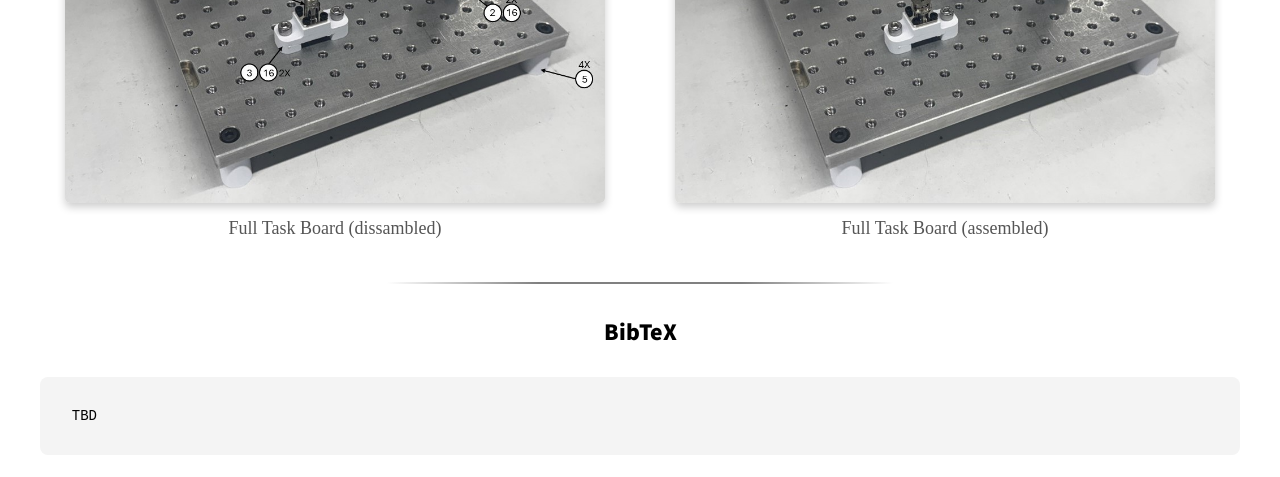
==== commit e6ef2477: "Clarify abstract success improvements" ====
--- a/index.html
+++ b/index.html
@@ -123,7 +123,7 @@
     <div class="container" id="abstract">
       <center><h2 class="sectitle">Abstract</h2></center>
       <p class="text">
-        Real-world robotic disassembly requires long-horizon execution, where robots must perform ordered sequences of manipulation tasks across multiple parts within a single scene. Multiple valid task goals and diverse assembly configurations make it difficult for imitation policies to infer the intended skill from raw observations alone, particularly when training data cannot cover the combinatorial diversity of real-world configurations and part geometries. We show that incorporating task context through language alleviates these challenges by providing explicit structure for skill selection and associating language-specified tasks with their corresponding manipulation targets in the visual scene. The proposed framework combines hierarchical task selection with task-context-aware imitation learning to ground language instructions in spatial visual representations for robotic disassembly. The resulting framework generalizes across diverse connector geometries and assembly configurations without requiring explicit object annotations. Our method improves end-to-end task success by 35% over the baseline diffusion policy and by 75% over the previous task-context-aware baseline.
+        Real-world robotic disassembly requires long-horizon execution, where robots must perform ordered sequences of manipulation tasks across multiple parts within a single scene. Multiple valid task goals and diverse assembly configurations make it difficult for imitation policies to infer the intended skill from raw observations alone, particularly when training data cannot cover the combinatorial diversity of real-world configurations and part geometries. We show that incorporating task context through language alleviates these challenges by providing explicit structure for skill selection and associating language-specified tasks with their corresponding manipulation targets in the visual scene. The proposed framework combines hierarchical task selection with task-context-aware imitation learning to ground language instructions in spatial visual representations for robotic disassembly. The resulting framework generalizes across diverse connector geometries and assembly configurations without requiring explicit object annotations. Our method improves end-to-end task success by 35 percentage points over the baseline diffusion policy and by 75 percentage points over the previous task-context-aware baseline.
       </p>
     </div>
     <div class="divider"></div>
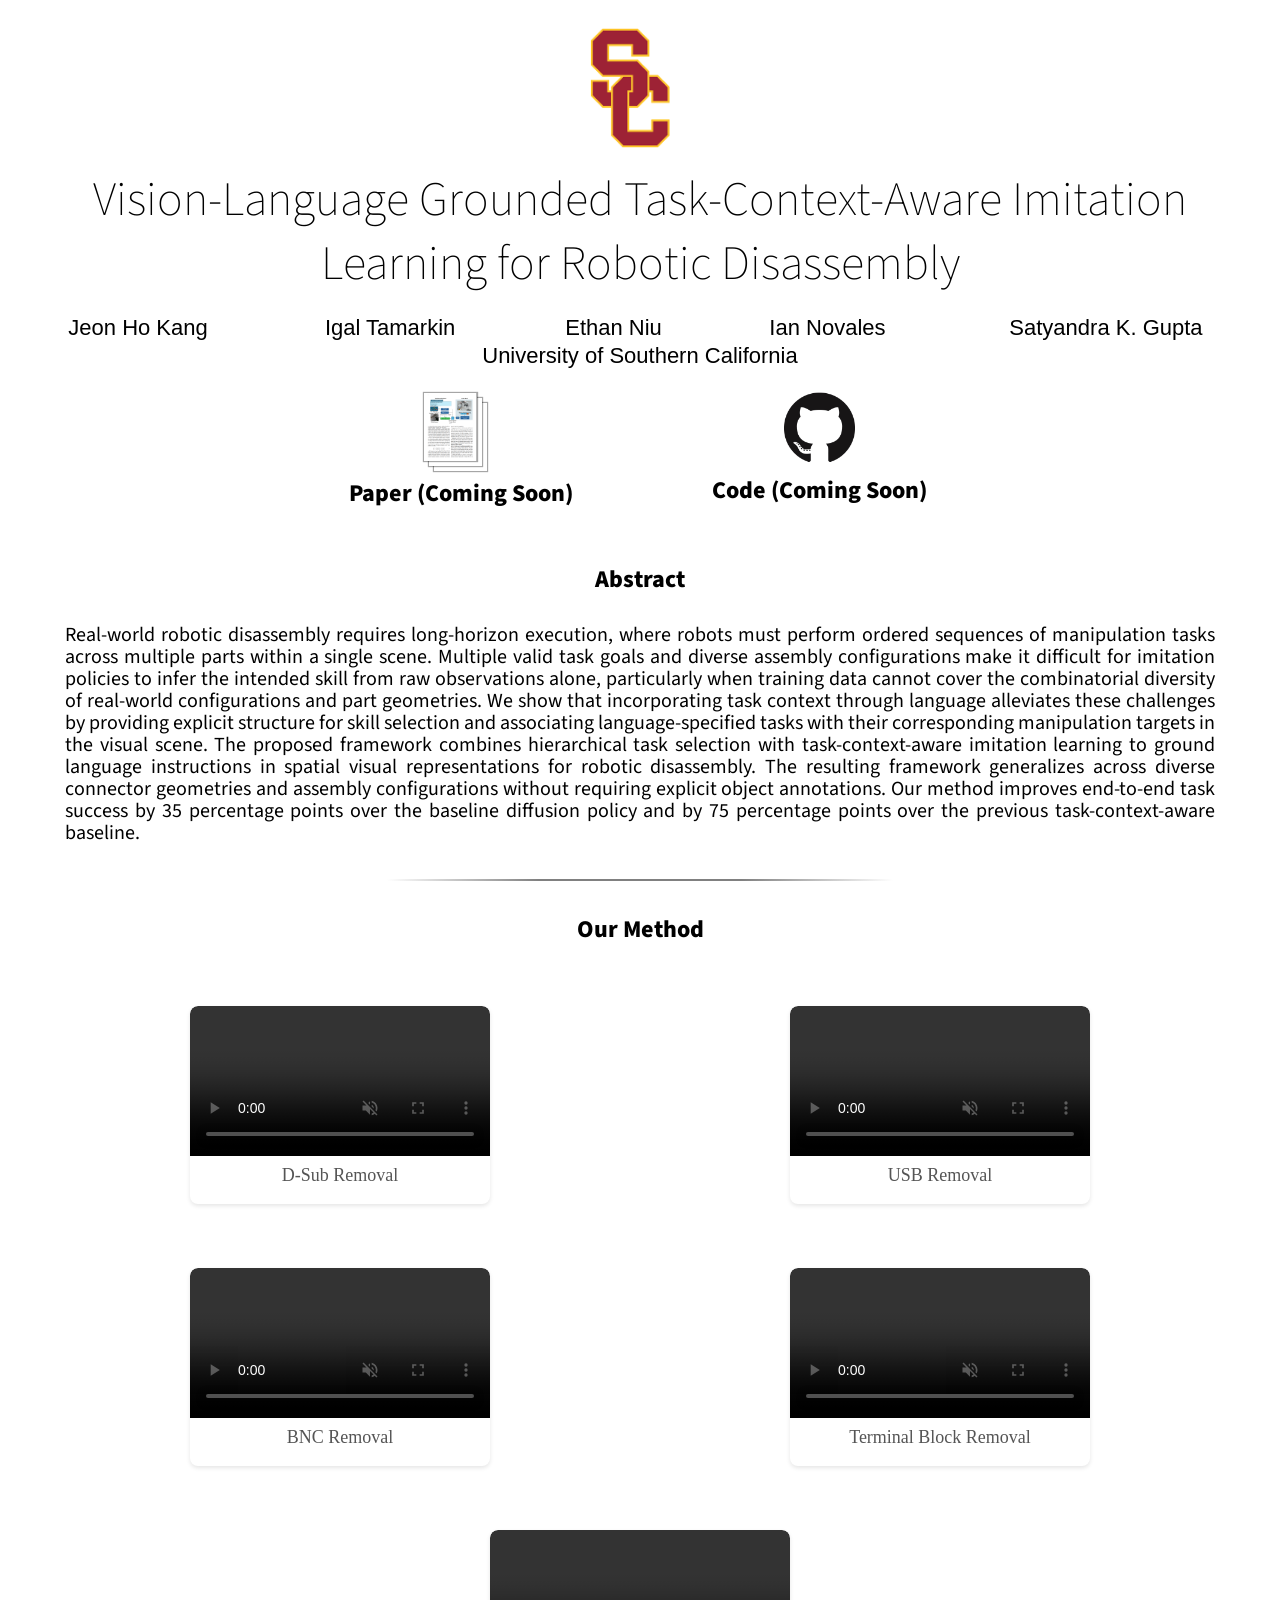
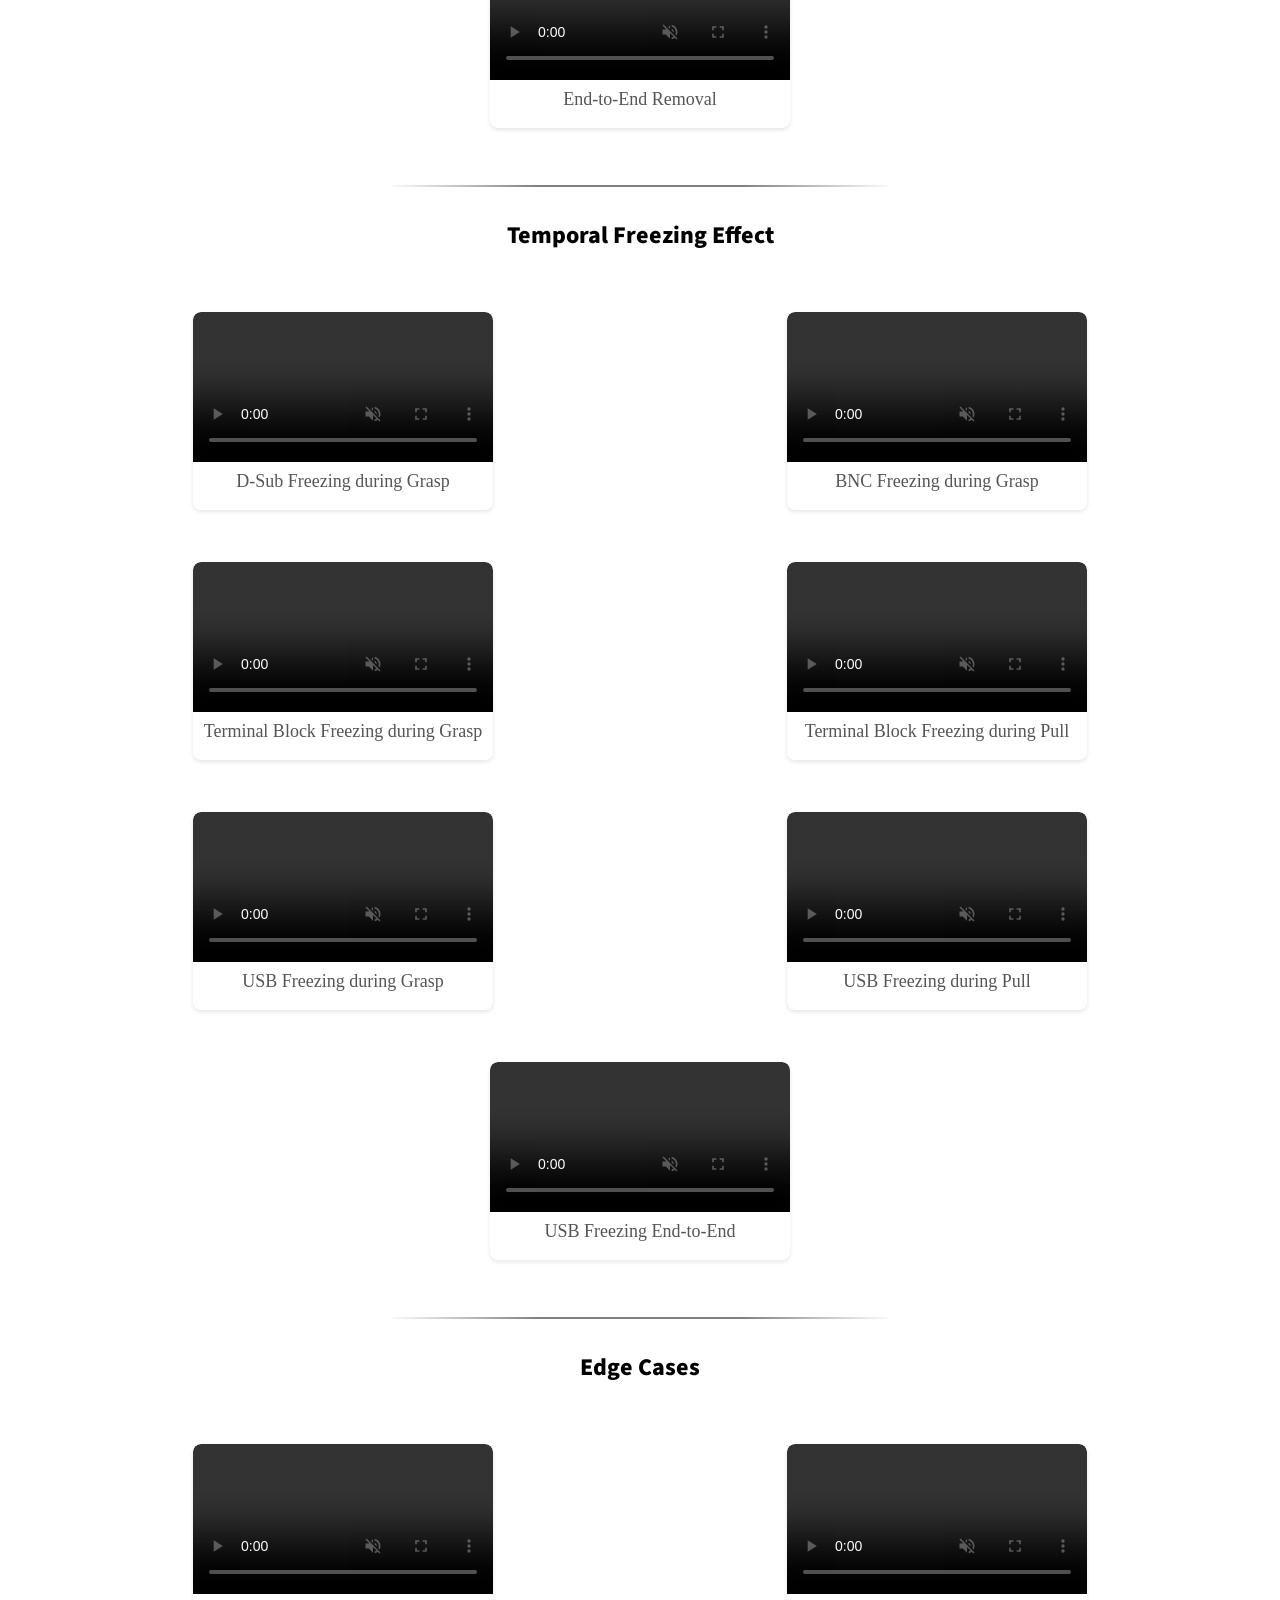
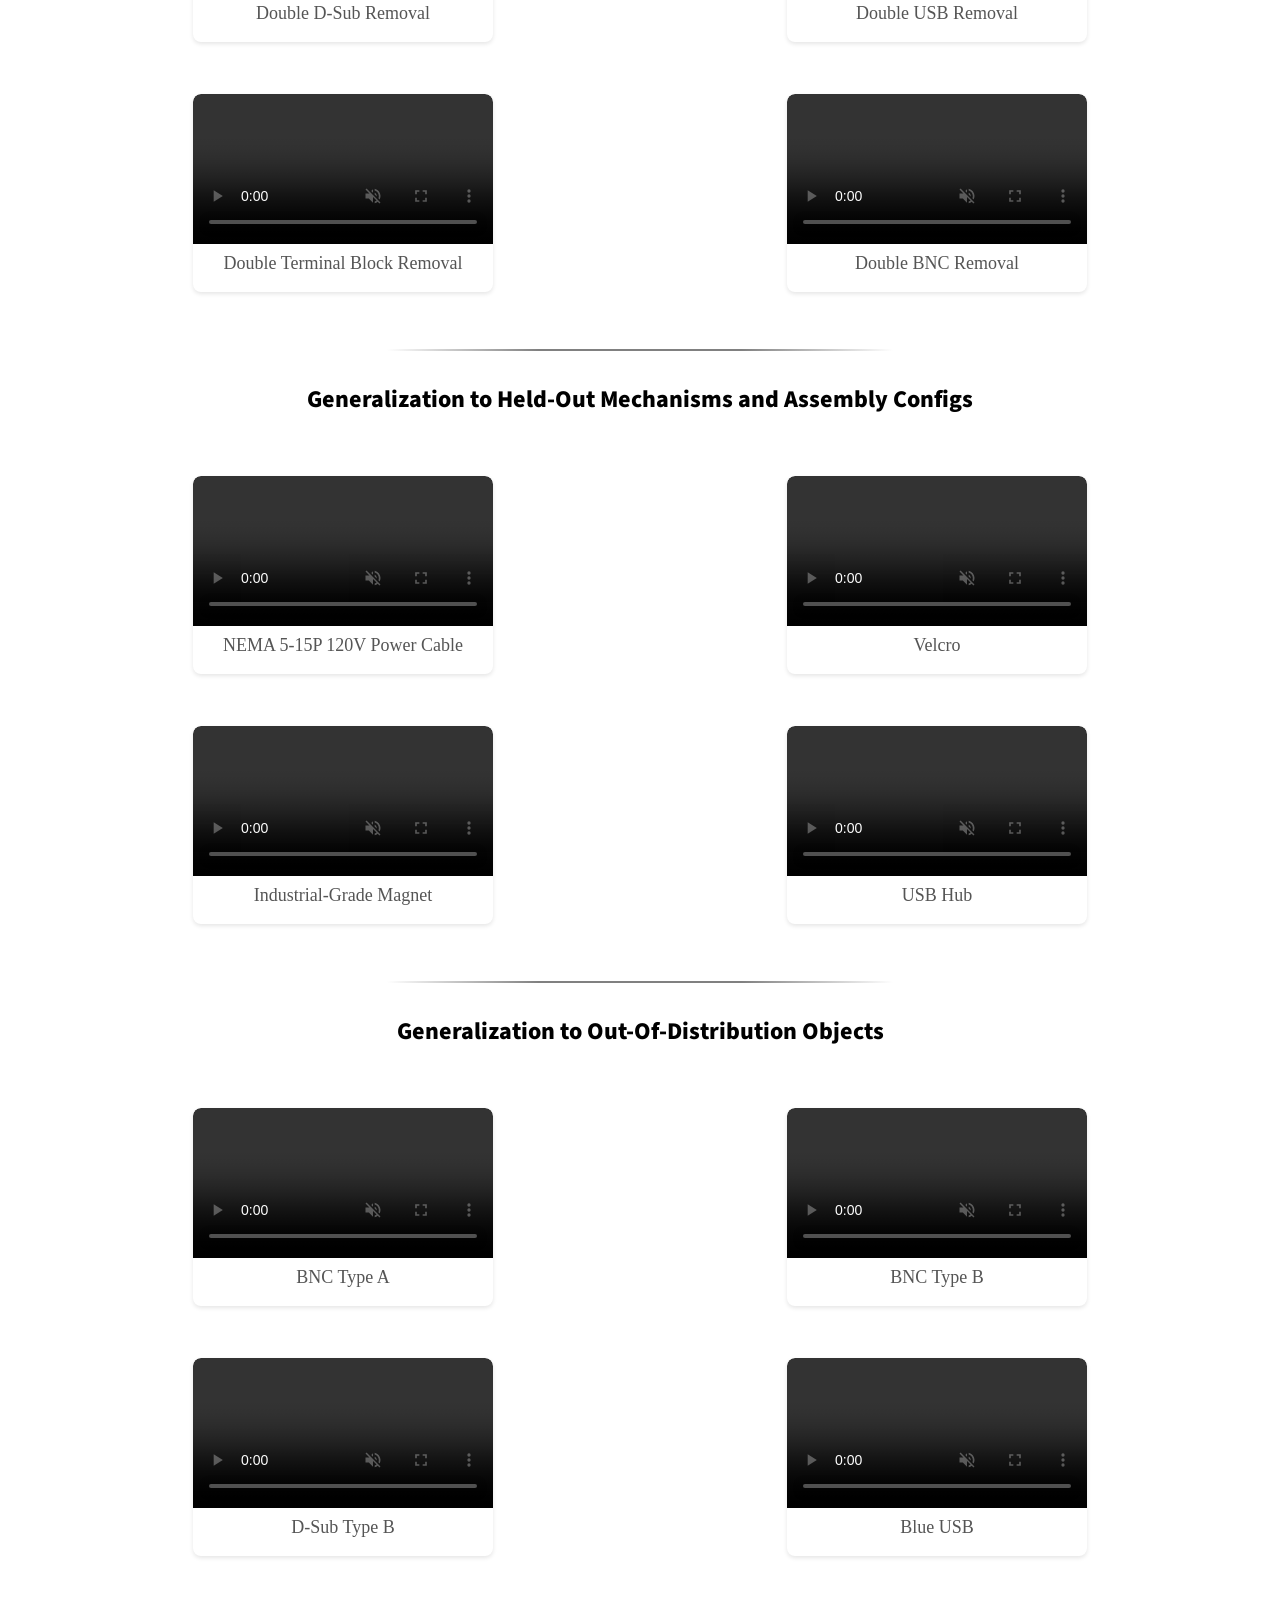
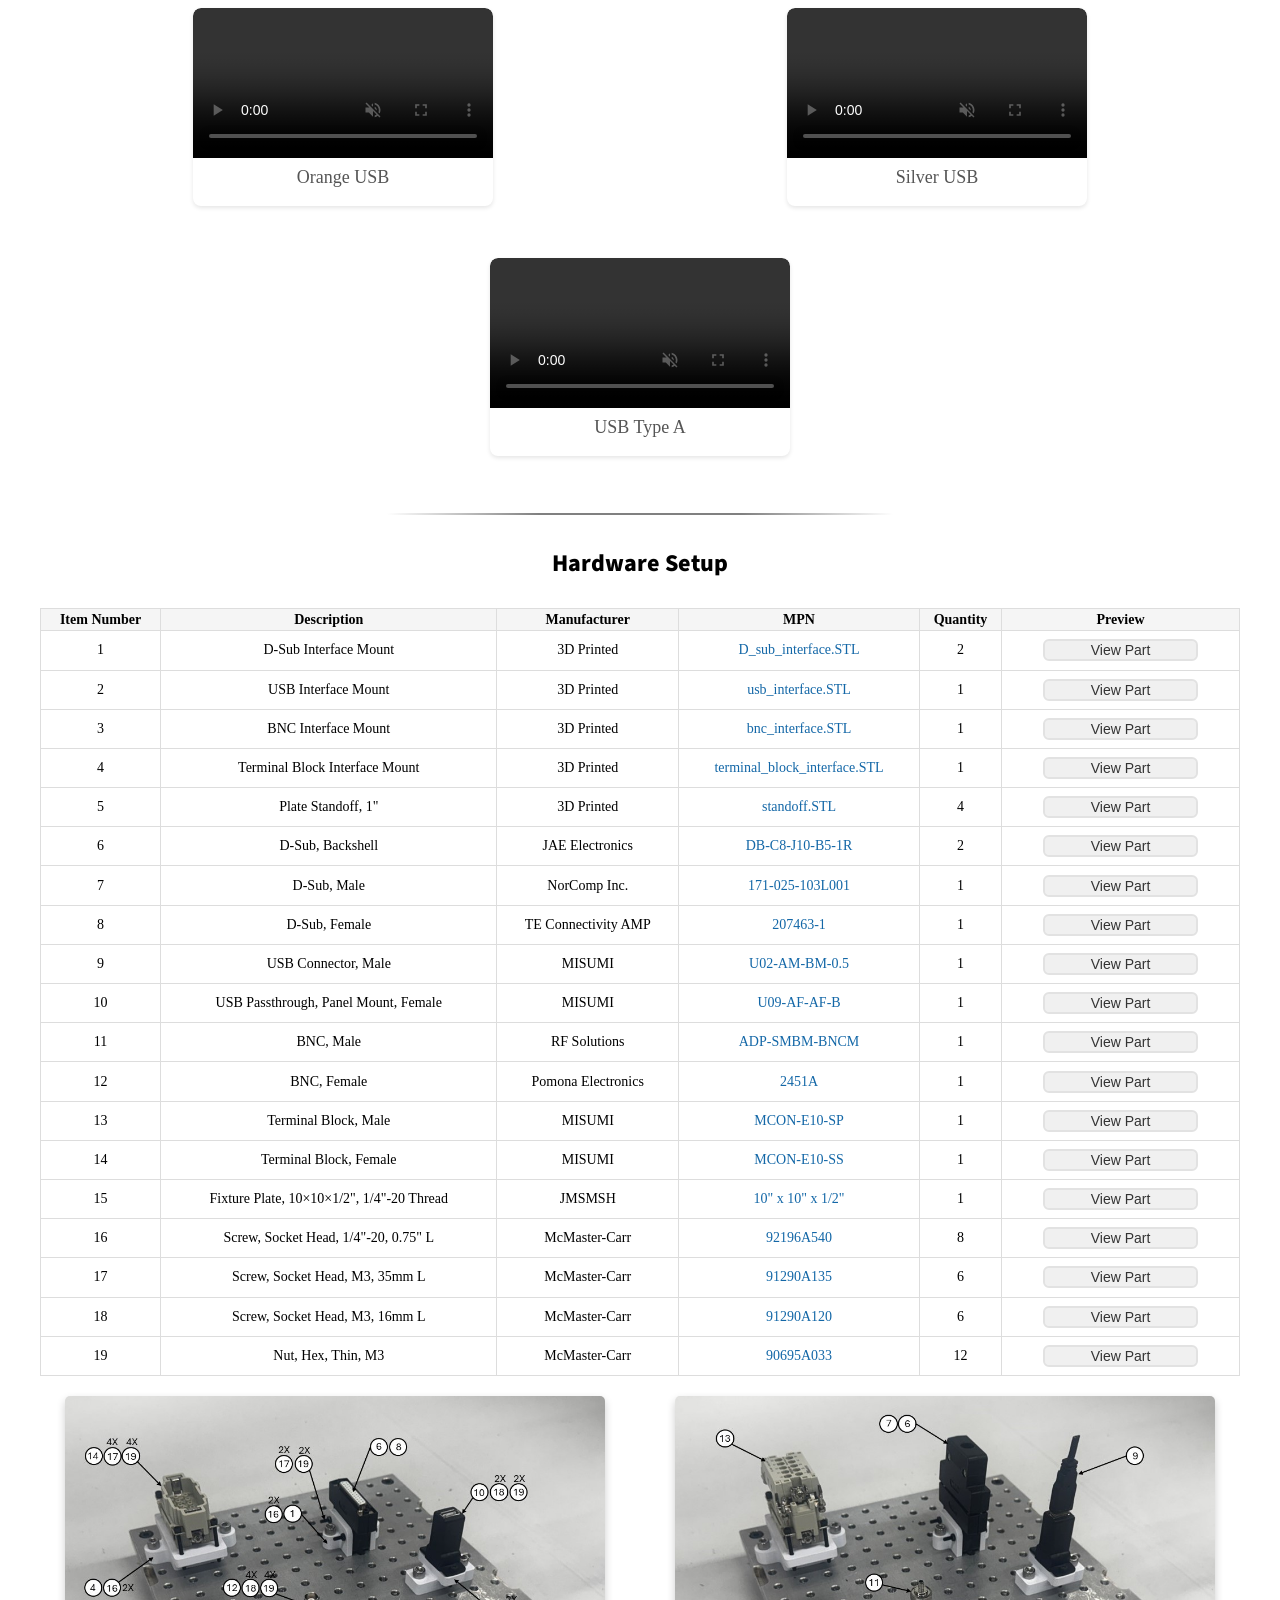
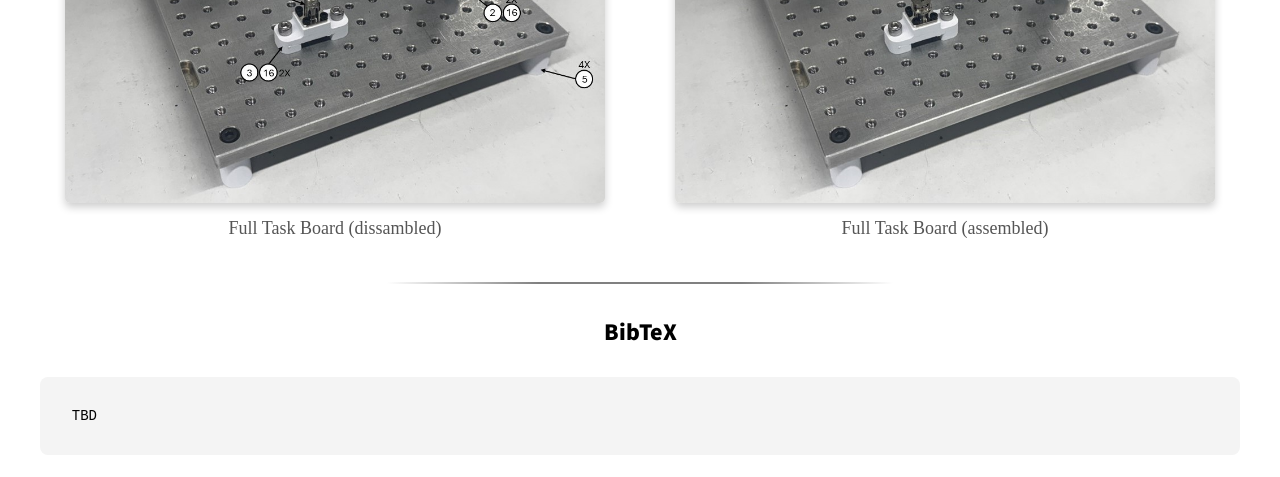
==== commit a7344592: "fixed header author/attribution scaling for mobile" ====
--- a/index.html
+++ b/index.html
@@ -55,29 +55,29 @@
     </center>
 
     <br>
-    <table align=center width=1250px>
+    <table align=center width=100%>
       <tr>
-        <td align=center width=150px>
+        <td align=center>
           <center>
             <span class="author">Jeon Ho Kang</a></span>
           </center>
         </td>
-        <td align=center width=150px>
+        <td align=center>
           <center>
             <span class="author">Igal Tamarkin</a></span>
           </center>
         </td>
-        <td align=center width=150px>
+        <td align=center>
           <center>
             <span class="author">Ethan Niu</a></span>
           </center>
         </td>
-        <td align=center width=150px>
+        <td align=center>
           <center>
             <span class="author">Ian Novales</a></span>
           </center>
         </td>
-        <td align=center width=150px>
+        <td align=center>
           <center>
             <span class="author">Satyandra K. Gupta</a></span>
           </center>
@@ -85,9 +85,9 @@
       </tr>
     </table>
 
-    <table align=center width=700px>
+    <table align=center width=100%>
       <tr>
-        <td align=center width=100px>
+        <td align=center>
           <center>
             <span class="author">University of Southern California</span>
           </center>
